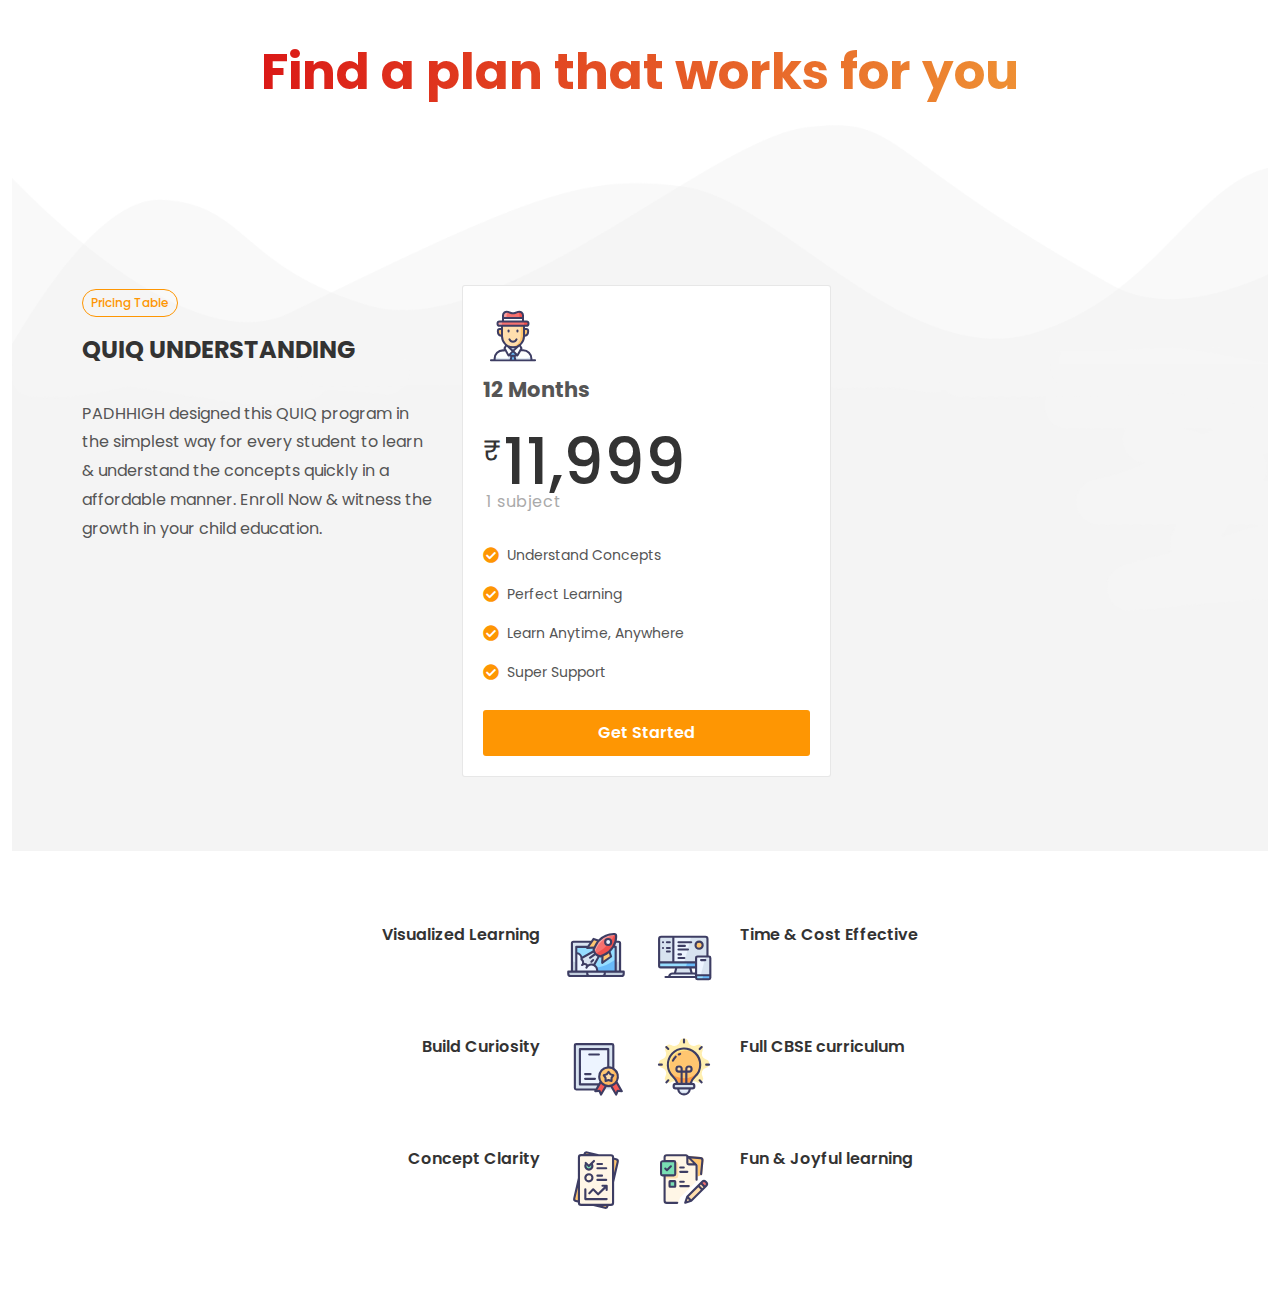
==== 1sub12m.html @ 8edd52a1 "Add files via upload" ====
<!DOCTYPE html>
<html dir="ltr" lang="en-US">

<!-- Mirrored from themes.semicolonweb.com/html/canvas/demo-seo.html by HTTrack Website Copier/3.x [XR&CO'2014], Sun, 30 May 2021 09:22:51 GMT -->
<!-- Added by HTTrack --><meta http-equiv="content-type" content="text/html;charset=utf-8" /><!-- /Added by HTTrack -->
<head>

	<meta http-equiv="content-type" content="text/html; charset=utf-8" />
	<meta name="author" content="SemiColonWeb" />

	<!-- Stylesheets
	============================================= -->
	<link href="https://fonts.googleapis.com/css?family=Poppins:300,400,500,600,700,900&amp;display=swap" rel="stylesheet" type="text/css" />
	<link rel="stylesheet" href="css/bootstrap.css" type="text/css" />
	<link rel="stylesheet" href="style.css" type="text/css" />

	<!-- <link rel="stylesheet" href="css/dark.css" type="text/css" /> -->
	<link rel="stylesheet" href="css/font-icons.css" type="text/css" />
	<!-- <link rel="stylesheet" href="css/animate.css" type="text/css" /> -->
	<!-- <link rel="stylesheet" href="css/magnific-popup.css" type="text/css" /> -->

	<!-- Bootstrap Switch CSS -->
	<!-- <link rel="stylesheet" href="css/components/bs-switches.css" type="text/css" /> -->

	<!-- <link rel="stylesheet" href="css/custom.css" type="text/css" /> -->
	<meta name='viewport' content='initial-scale=1, viewport-fit=cover'>

	<!-- Seo Demo Specific Stylesheet -->
	<link rel="stylesheet" href="css/colors69bb.css?color=FE9603" type="text/css" /> <!-- Theme Color -->
	<link rel="stylesheet" href="demos/seo/css/fonts.css" type="text/css" />
	<link rel="stylesheet" href="demos/seo/seo.css" type="text/css" />
	<!-- / -->

	<!-- Document Title
	============================================= -->
	<title>SEO Demo | Canvas</title>

</head>

<body class="stretched">

	<!-- Document Wrapper
	============================================= -->
	<div id="wrapper" class="clearfix">

		<!-- Content
		============================================= -->
		<section id="content">

			<div class="content-wrap pt-0">

				<!-- Features
				============================================= -->
				<div class="section bg-transparent mt-4 mb-0 pb-0">
					<div class="container-fluid">

						<div class="heading-block border-bottom-0 center mx-auto mb-0" style="max-width: 800px">
							<!-- <div class="badge rounded-pill badge-default">Services</div> -->
							<h2 class="nott ls0 mb-3">Find a plan that works for you</h2>
							<!-- <p>Dynamically provide access to resource-leveling mindshare vis-a-vis bricks-and-clicks ideas authoritatively.</p> -->
						</div>




                        <div class="section m-0" style="background: url('demos/seo/images/sections/4.png') no-repeat center top; background-size: cover; padding: 140px 0 0;">
                            <div class="container">
                                <div class="row justify-content-between">
                                    <div class="col-lg-4 mt-4">
                                        <div class="heading-block border-bottom-0 bottommargin-sm">
                                            <div class="badge rounded-pill badge-default">Pricing Table</div>
                                            <h3 class="nott ls0">QUIQ UNDERSTANDING</h3>
                                        </div>
                                        <p>PADHHIGH designed this QUIQ program in the simplest way for every student to learn & understand the concepts quickly in a affordable manner. Enroll Now & witness the growth in your child education.</p>
        
                                    </div>
        
                                    <div class="col-lg-8">
                                        <div id="section-pricing" class="page-section p-0 m-0">
        
                                            <div id="pricing-switch" class="pricing row align-items-end g-0 col-mb-50 mb-4">
        
        
                                                <div class="col-md-6">
        
                                                    <div class="pricing-box">
                                                        <div class="pricing-title">
                                                            <img class="mb-2 bg-transparent rounded-0" src="demos/seo/images/icons/man.svg" alt="Pricing Icon" width="60">
                                                            <h3>12 Months</h3>
                                                        </div>
                                                        <div class="pricing-price">
                                                            <div class="pts-switch-content-left"><span class="price-unit">₹</span>11,999<span class="price-tenure">1 Subject</span></div>
                                                        </div>
                                                        <div class="pricing-features border-0 bg-transparent">
                                                            <ul>
                                                                <li><i class="icon-check-circle color me-2"></i>Understand Concepts</li>
                                                                <li><i class="icon-check-circle color me-2"></i>Perfect Learning</li>
                                                                <li><i class="icon-check-circle color me-2"></i>Learn Anytime, Anywhere</li>
                                                                <li><i class="icon-check-circle color me-2"></i>Super Support</li>
                                                            </ul>
                                                        </div>
                                                        <div class="pricing-action">
                                                            <div class="pts-switch-content-left"><a href="#" class="button button-large button-rounded w-100 text-capitalize m-0 ls0">Get Started</a></div>
                                                        </div>
                                                    </div>
        
                                                </div>
        
                                            </div>
        
                                        </div>
                                    </div>
        
                                </div>
                            </div>
                        </div>
                        <br>
                        <br>
                        <br>


						<div class="row justify-content-center align-items-center">

							<div class="col-lg-4 col-sm-6">

								<div class="feature-box flex-md-row-reverse text-md-end border-0">
									<div class="fbox-icon">
										<a href="#"><img src="demos/seo/images/icons/seo.svg" alt="Feature Icon" class="bg-transparent rounded-0"></a>
									</div>
									<div class="fbox-content">
										<h3 class="nott ls0">Visualized Learning</h3>
									</div>
								</div>

								<div class="feature-box flex-md-row-reverse text-md-end border-0 mt-5">
									<div class="fbox-icon">
										<a href="#"><img src="demos/seo/images/icons/adword.svg" alt="Feature Icon" class="bg-transparent rounded-0"></a>
									</div>
									<div class="fbox-content">
										<h3 class="nott ls0">Build Curiosity</h3>
									</div>
								</div>

								<div class="feature-box flex-md-row-reverse text-md-end border-0 mt-5">
									<div class="fbox-icon">
										<a href="#"><img src="demos/seo/images/icons/analysis.svg" alt="Feature Icon" class="bg-transparent rounded-0"></a>
									</div>
									<div class="fbox-content">
										<h3 class="nott ls0">Concept Clarity</h3>
									</div>
								</div>

							</div>



							<div class="col-lg-4 col-sm-6">

								<div class="feature-box border-0">
									<div class="fbox-icon">
										<a href="#"><img src="demos/seo/images/icons/social.svg" alt="Feature Icon" class="bg-transparent rounded-0"></a>
									</div>
									<div class="fbox-content">
										<h3 class="nott ls0">Time & Cost Effective</h3>
									</div>
								</div>

								<div class="feature-box border-0 mt-5">
									<div class="fbox-icon">
										<a href="#"><img src="demos/seo/images/icons/experience.svg" alt="Feature Icon" class="bg-transparent rounded-0"></a>
									</div>
									<div class="fbox-content">
										<h3 class="nott ls0">Full CBSE curriculum</h3>
									</div>
								</div>

								<div class="feature-box border-0 mt-5">
									<div class="fbox-icon">
										<a href="#"><img src="demos/seo/images/icons/content_marketing.svg" alt="Feature Icon" class="bg-transparent rounded-0"></a>
									</div>
									<div class="fbox-content">
										<h3 class="nott ls0">Fun & Joyful learning</h3>
									</div>
								</div>

							</div>

						</div>
					</div>
				</div>

				<!-- Pricing
				============================================= -->
			
				<!-- Form Section
				============================================= -->
				
		</section><!-- #content end -->


	</div><!-- #wrapper end -->

	<!-- Go To Top
	============================================= -->
	<div id="gotoTop" class="icon-angle-up"></div>

	<!-- JavaScripts
	============================================= -->
	<script src="js/jquery.js"></script>
	<script src="js/plugins.min.js"></script>

	<!-- Footer Scripts
	============================================= -->
	<script src="js/functions.js"></script>

</body>

<!-- Mirrored from themes.semicolonweb.com/html/canvas/demo-seo.html by HTTrack Website Copier/3.x [XR&CO'2014], Sun, 30 May 2021 09:24:16 GMT -->
</html>
---- style.css ----
@media (prefers-reduced-motion:no-preference) {
	:root {
		scroll-behavior: auto
	}
}

.form-group {
	margin-bottom: 1rem
}

li,
ul {
	margin: 0;
	padding: 0
}

::selection {
	background: #1abc9c;
	color: #fff;
	text-shadow: none
}

::-moz-selection {
	background: #1abc9c;
	color: #fff;
	text-shadow: none
}

::-webkit-selection {
	background: #1abc9c;
	color: #fff;
	text-shadow: none
}

:active,
:focus {
	outline: 0!important
}

body {
	line-height: 1.5;
	color: #555;
	font-family: Lato, sans-serif
}

a {
	text-decoration: none!important;
	color: #1abc9c
}

a:hover {
	color: #222
}

a img {
	border: none
}

img {
	max-width: 100%
}

h1,
h2,
h3,
h4,
h5,
h6 {
	color: #444;
	font-weight: 600;
	line-height: 1.5;
	margin: 0 0 30px 0;
	font-family: Poppins, sans-serif
}

h5,
h6 {
	margin-bottom: 20px
}

h1 {
	font-size: 36px
}

h2 {
	font-size: 30px
}

h3 {
	font-size: 1.5rem
}

h4 {
	font-size: 18px
}

h5 {
	font-size: .875rem
}

h6 {
	font-size: 12px
}

h4 {
	font-weight: 600
}

h5,
h6 {
	font-weight: 700
}

@media (max-width:767.98px) {
	h1 {
		font-size: 1.75rem
	}
	h2 {
		font-size: 1.5rem
	}
	h3 {
		font-size: 1.25rem
	}
	h4 {
		font-size: 1rem
	}
}

h1>span:not(.nocolor):not(.badge),
h2>span:not(.nocolor):not(.badge),
h3>span:not(.nocolor):not(.badge),
h4>span:not(.nocolor):not(.badge),
h5>span:not(.nocolor):not(.badge),
h6>span:not(.nocolor):not(.badge) {
	color: #1abc9c
}

form,
p,
table,
ul {
	margin-bottom: 30px
}

@media (max-width:1200px) {
	.display-1 {
		font-size: calc(1.725rem + 5.7vw)
	}
	.display-2 {
		font-size: calc(1.675rem + 5.1vw)
	}
	.display-3 {
		font-size: calc(1.575rem + 3.9vw)
	}
	.display-4 {
		font-size: calc(1.475rem + 2.7vw)
	}
}

#wrapper {
	position: relative;
	float: none;
	width: 100%;
	margin: 0 auto;
	background-color: #fff;
	box-shadow: 0 0 10px rgba(0, 0, 0, .1);
	-moz-box-shadow: 0 0 10px rgba(0, 0, 0, .1);
	-webkit-box-shadow: 0 0 10px rgba(0, 0, 0, .1)
}

@media (min-width:1200px) {
	body:not(.stretched) #wrapper {
		max-width: 1200px
	}
}

@media (min-width:1440px) {
	body:not(.stretched) #wrapper {
		max-width: 1440px
	}
}

.nott {
	text-transform: none!important
}

.bottommargin {
	margin-bottom: 3rem!important
}

.bottommargin-sm {
	margin-bottom: 2rem!important
}

.bottommargin-lg {
	margin-bottom: 5rem!important
}

.col-padding {
	padding: 4rem
}

.center {
	text-align: center!important
}

.mx-auto {
	float: none!important
}

.bg-color {
	background-color: #1abc9c!important
}

.color {
	color: #1abc9c!important
}

.border-color {
	border-color: #1abc9c!important
}

.ls0 {
	letter-spacing: 0!important
}

.ls1 {
	letter-spacing: 1px!important
}

.ls2 {
	letter-spacing: 2px!important
}

.ls3 {
	letter-spacing: 3px!important
}

.ls4 {
	letter-spacing: 4px!important
}

.ls5 {
	letter-spacing: 5px!important
}

.font-body {
	font-family: Lato, sans-serif
}

@-webkit-keyframes BgAnimated {
	from {
		background-position: 0 0
	}
	to {
		background-position: 0 400px
	}
}

@-moz-keyframes BgAnimated {
	from {
		background-position: 0 0
	}
	to {
		background-position: 0 400px
	}
}

@-ms-keyframes BgAnimated {
	from {
		background-position: 0 0
	}
	to {
		background-position: 0 400px
	}
}

@-o-keyframes BgAnimated {
	from {
		background-position: 0 0
	}
	to {
		background-position: 0 400px
	}
}

@keyframes BgAnimated {
	from {
		background-position: 0 0
	}
	to {
		background-position: 0 400px
	}
}

.h-text-color:hover,
a.h-text-color:hover {
	color: #1abc9c!important
}

.h-text-light:hover,
a.h-text-light:hover {
	color: #f8f9fa!important
}

.h-text-dark:hover,
a.h-text-dark:hover {
	color: #343a40!important
}

.h-bg-color:hover {
	background-color: #1abc9c!important
}

.h-bg-light:hover {
	background-color: #f8f9fa!important
}

.h-bg-dark:hover {
	background-color: #343a40!important
}

.border-width-0,
.h-border-width-0:hover {
	border-width: 0!important
}

.border-width-1,
.h-border-width-1:hover {
	border-width: 1px!important
}

.border-width-2,
.h-border-width-2:hover {
	border-width: 2px!important
}

.border-width-3,
.h-border-width-3:hover {
	border-width: 3px!important
}

.border-width-4,
.h-border-width-4:hover {
	border-width: 4px!important
}

.border-width-5,
.h-border-width-5:hover {
	border-width: 5px!important
}

.border-width-6,
.h-border-width-6:hover {
	border-width: 6px!important
}

.h-border-light:hover {
	border-color: #f8f9fa!important
}

.h-border-dark:hover {
	border-color: #343a40!important
}

.border-transparent,
.h-border-transparent:hover {
	border-color: transparent!important
}

.border-default,
.h-border-default:hover {
	border-color: #eee!important
}

.dark .border-default,
.dark.border-default,
.dark.h-border-default:hover .dark .h-border-default:hover {
	border-color: rgba(255, 255, 255, .15)!important
}

.rounded-4 {
	border-radius: .4rem!important
}

.rounded-5 {
	border-radius: .5rem!important
}

.rounded-6 {
	border-radius: .6rem!important
}

.h-scale-sm:hover,
.scale-sm {
	transform: scale(1.025)!important
}

.h-scale:hover,
.scale {
	transform: scale(1.05)!important
}

.h-scale-lg:hover,
.scale-lg {
	transform: scale(1.1)!important
}

.m-6 {
	margin: 5rem!important
}

.mt-6,
.my-6 {
	margin-top: 5rem!important
}

.me-6,
.mx-6 {
	margin-right: 5rem!important
}

.mb-6,
.my-6 {
	margin-bottom: 5rem!important
}

.mx-6 {
	margin-left: 5rem!important
}

.p-6 {
	padding: 5rem!important
}

.pt-6 {
	padding-top: 5rem!important
}

.px-6 {
	padding-right: 5rem!important
}

.pb-6 {
	padding-bottom: 5rem!important
}

.px-6 {
	padding-left: 5rem!important
}

@media (min-width:576px) {
	.m-sm-6 {
		margin: 5rem!important
	}
	.mt-sm-6,
	.my-sm-6 {
		margin-top: 5rem!important
	}
	.me-sm-6,
	.mx-sm-6 {
		margin-right: 5rem!important
	}
	.mb-sm-6,
	.my-sm-6 {
		margin-bottom: 5rem!important
	}
	.mx-sm-6 {
		margin-left: 5rem!important
	}
	.p-sm-6 {
		padding: 5rem!important
	}
	.pt-sm-6 {
		padding-top: 5rem!important
	}
	.px-sm-6 {
		padding-right: 5rem!important
	}
	.pb-sm-6 {
		padding-bottom: 5rem!important
	}
	.px-sm-6 {
		padding-left: 5rem!important
	}
}

@media (min-width:768px) {
	.m-md-6 {
		margin: 5rem!important
	}
	.mt-md-6,
	.my-md-6 {
		margin-top: 5rem!important
	}
	.me-md-6,
	.mx-md-6 {
		margin-right: 5rem!important
	}
	.mb-md-6,
	.my-md-6 {
		margin-bottom: 5rem!important
	}
	.mx-md-6 {
		margin-left: 5rem!important
	}
	.p-md-6 {
		padding: 5rem!important
	}
	.pt-md-6 {
		padding-top: 5rem!important
	}
	.px-md-6 {
		padding-right: 5rem!important
	}
	.pb-md-6 {
		padding-bottom: 5rem!important
	}
	.px-md-6 {
		padding-left: 5rem!important
	}
}

@media (min-width:992px) {
	.m-lg-6 {
		margin: 5rem!important
	}
	.mt-lg-6,
	.my-lg-6 {
		margin-top: 5rem!important
	}
	.me-lg-6,
	.mx-lg-6 {
		margin-right: 5rem!important
	}
	.mb-lg-6,
	.my-lg-6 {
		margin-bottom: 5rem!important
	}
	.mx-lg-6 {
		margin-left: 5rem!important
	}
	.p-lg-6 {
		padding: 5rem!important
	}
	.pt-lg-6 {
		padding-top: 5rem!important
	}
	.px-lg-6 {
		padding-right: 5rem!important
	}
	.pb-lg-6 {
		padding-bottom: 5rem!important
	}
	.px-lg-6 {
		padding-left: 5rem!important
	}
}

[class*=col-]:not([class*=sticky-]):not([class*=position-]) {
	position: relative
}

.col-1-5 {
	flex: 0 0 auto;
	width: 20%
}

@media (min-width:576px) {
	.col-sm-1-5 {
		flex: 0 0 auto;
		width: 20%
	}
}

@media (min-width:768px) {
	.col-md-1-5 {
		flex: 0 0 auto;
		width: 20%
	}
}

@media (min-width:992px) {
	.col-lg-1-5 {
		flex: 0 0 auto;
		width: 20%
	}
}

[class*=gutter-] {
	--custom-gutter: var(--bs-gutter-x);
	margin-right: calc(var(--custom-gutter)/ -2);
	margin-left: calc(var(--custom-gutter)/ -2);
	margin-top: calc(var(--custom-gutter) * -1)
}

[class*=gutter-]>.col,
[class*=gutter-]>[class*=col-] {
	padding-right: calc(var(--custom-gutter)/ 2);
	padding-left: calc(var(--custom-gutter)/ 2);
	margin-top: var(--custom-gutter)
}

[class*=col-mb-] {
	margin-bottom: calc(var(--col-mb)/ -1)
}

[class*=col-mb-]>.col,
[class*=col-mb-]>[class*=col-] {
	padding-bottom: var(--col-mb)
}

.col-mb-30 {
	--col-mb: 30px
}

.col-mb-50 {
	--col-mb: 50px
}

.col-mb-80 {
	--col-mb: 80px
}

@media (min-width:576px) {
	.col-mb-sm-30 {
		--col-mb: 30px
	}
	.col-mb-sm-50 {
		--col-mb: 50px
	}
	.col-mb-sm-80 {
		--col-mb: 80px
	}
}

@media (min-width:768px) {
	.col-mb-md-30 {
		--col-mb: 30px
	}
	.col-mb-md-50 {
		--col-mb: 50px
	}
	.col-mb-md-80 {
		--col-mb: 80px
	}
}

@media (min-width:992px) {
	.col-mb-lg-30 {
		--col-mb: 30px
	}
	.col-mb-lg-50 {
		--col-mb: 50px
	}
	.col-mb-lg-80 {
		--col-mb: 80px
	}
}

.h-60 {
	height: 60%!important
}

.h-40 {
	height: 40%!important
}

@media (min-width:576px) {
	.h-sm-100 {
		height: 100%!important
	}
	.h-sm-75 {
		height: 75%!important
	}
	.h-sm-60 {
		height: 60%!important
	}
	.h-sm-50 {
		height: 50%!important
	}
	.h-sm-40 {
		height: 40%!important
	}
	.h-sm-25 {
		height: 25%!important
	}
	.h-sm-auto {
		height: auto!important
	}
}

@media (min-width:768px) {
	.h-md-100 {
		height: 100%!important
	}
	.h-md-75 {
		height: 75%!important
	}
	.h-md-60 {
		height: 60%!important
	}
	.h-md-50 {
		height: 50%!important
	}
	.h-md-40 {
		height: 40%!important
	}
	.h-md-25 {
		height: 25%!important
	}
	.h-md-auto {
		height: auto!important
	}
}

@media (min-width:992px) {
	.h-lg-100 {
		height: 100%!important
	}
	.h-lg-75 {
		height: 75%!important
	}
	.h-lg-60 {
		height: 60%!important
	}
	.h-lg-50 {
		height: 50%!important
	}
	.h-lg-40 {
		height: 40%!important
	}
	.h-lg-25 {
		height: 25%!important
	}
	.h-lg-auto {
		height: auto!important
	}
}

@media (min-width:576px) {
	.position-sm-relative {
		position: relative!important
	}
}

@media (min-width:768px) {
	.position-md-relative {
		position: relative!important
	}
}

@media (min-width:992px) {
	.position-lg-relative {
		position: relative!important
	}
}

.text-size-sm {
	font-size: 1rem!important
}

.text-size-md {
	font-size: 1.5rem!important
}

.text-size-lg {
	font-size: 2rem!important
}

.section {
	position: relative;
	width: 100%;
	margin: 10px 0;
	padding: 10px 0;
	background-color: #f9f9f9;
	overflow: hidden
}

.parallax {
	background-color: transparent;
	background-attachment: fixed;
	background-position: 50% 0;
	background-repeat: no-repeat;
	overflow: hidden;
	will-change: transform
}

.section .container {
	z-index: 2
}

.flex-container a:active,
.flex-container a:focus {
	outline: 0;
	border: none
}

.flex-viewport {
	max-height: 2000px;
	-webkit-transition: all 1s ease;
	-o-transition: all 1s ease;
	transition: all 1s ease
}

#top-social {
	display: -ms-flexbox;
	display: flex;
	justify-content: center;
	margin: 0
}

#top-social li {
	position: relative;
	list-style: none
}

#top-social li {
	border-left: 1px solid #eee
}

#top-social li:first-child {
	border-left: 0!important
}

#top-social a {
	display: -ms-flexbox;
	display: flex;
	width: auto;
	overflow: hidden;
	font-weight: 700;
	color: #666
}

#top-social li a:hover {
	color: #fff!important;
	text-shadow: 1px 1px 1px rgba(0, 0, 0, .2)
}

#page-title {
	position: relative;
	padding: 4rem 0;
	background-color: #f5f5f5;
	border-bottom: 1px solid #eee
}

#page-title .container {
	position: relative
}

#page-title h1 {
	padding: 0;
	margin: 0;
	line-height: 1;
	font-weight: 600;
	letter-spacing: 1px;
	color: #333;
	font-size: 2rem;
	text-transform: uppercase
}

#page-title span {
	display: block;
	margin-top: 10px;
	font-weight: 300;
	color: #777;
	font-size: 18px
}

#page-title.page-title-dark {
	background-color: #333;
	text-shadow: 1px 1px 1px rgba(0, 0, 0, .1)!important;
	border-bottom: none
}

#page-title.page-title-dark h1 {
	color: rgba(255, 255, 255, .9)!important
}

#page-title.page-title-dark span {
	color: rgba(255, 255, 255, .7)!important
}

.page-title-right {
	text-align: right
}

.page-title-center {
	text-align: center
}

#page-title.page-title-center span {
	max-width: 700px;
	margin-left: auto;
	margin-right: auto
}

.page-title-parallax {
	padding: 100px 0;
	text-shadow: none;
	border-bottom: none
}

#page-title.page-title-parallax h1 {
	font-size: 40px;
	font-weight: 600;
	letter-spacing: 2px
}

#page-title.page-title-parallax span {
	font-size: 1.25rem
}

.page-title-parallax {
	background-color: transparent;
	background-image: url(images/parallax/parallax-bg.jpg);
	background-attachment: fixed;
	background-position: 50% 0;
	background-repeat: no-repeat
}

@media (max-width:767.98px) {
	#page-title {
		padding: 2rem 0;
		text-align: center
	}
	#page-title h1 {
		line-height: 1.5;
		font-size: calc(1rem + 2vw)
	}
	.page-title-parallax span {
		font-size: 1rem
	}
}

#content {
	position: relative;
	background-color: #fff
}

#content p {
	line-height: 1.8
}

.content-wrap {
	position: relative;
	padding: 80px 0;
	overflow: hidden
}

#content .container {
	position: relative
}

.button {
	display: inline-block;
	position: relative;
	cursor: pointer;
	outline: 0;
	white-space: nowrap;
	margin: 5px;
	padding: 8px 22px;
	font-size: .875rem;
	line-height: 24px;
	background-color: #1abc9c;
	color: #fff;
	font-weight: 700;
	text-transform: uppercase;
	letter-spacing: 1px;
	border: none;
	text-shadow: 1px 1px 1px rgba(0, 0, 0, .2)
}

body:not(.device-touch) .button {
	-webkit-transition: all .2s ease-in-out;
	-o-transition: all .2s ease-in-out;
	transition: all .2s ease-in-out
}

.button.button-dark {
	background-color: #444
}

.button.button-light {
	background-color: #eee;
	color: #333;
	text-shadow: none!important
}

.button:hover {
	background-color: #444;
	color: #fff;
	text-shadow: 1px 1px 1px rgba(0, 0, 0, .2)
}

.button.button-dark:hover {
	background-color: #1abc9c
}

.button.button-large {
	padding: 8px 26px;
	font-size: 1rem;
	line-height: 30px
}

.button i {
	position: relative;
	margin-right: 5px;
	width: 16px;
	text-align: center
}

.button.text-end i {
	margin: 0 0 0 5px
}

.button.button-rounded {
	border-radius: 3px
}

.button.button-border {
	border: 2px solid #444;
	background-color: transparent;
	color: #333;
	font-weight: 700;
	text-shadow: none
}

.button.button-border:not(.button-fill):hover {
	background-color: #444;
	color: #fff;
	border-color: transparent!important;
	text-shadow: 1px 1px 1px rgba(0, 0, 0, .2)
}

.button.button-border.button-light {
	border-color: #fff;
	color: #fff
}

.button.button-border.button-light:hover {
	background-color: #fff;
	color: #333;
	text-shadow: none
}

.button.button-3d {
	border-radius: 3px;
	box-shadow: inset 0 -3px 0 rgba(0, 0, 0, .15);
	-webkit-transition: none;
	-o-transition: none;
	transition: none
}

.button.button-3d:hover {
	background-color: #1abc9c;
	opacity: .9
}

.button.button-3d.button-light:hover {
	text-shadow: none;
	color: #333
}

.button.button-circle {
	border-radius: 20px
}

.button.button-large.button-circle {
	border-radius: 23px
}

.button-black:not(.button-border) {
	background-color: #111!important
}

.button-3d.button-black:hover,
.button-border.button-black:hover {
	background-color: #111!important
}

.button-border.button-black {
	color: #111;
	border-color: #111
}

.button-white:not(.button-border) {
	background-color: #f9f9f9!important
}

.button-3d.button-white:hover {
	background-color: #f9f9f9!important
}

.feature-box {
	position: relative;
	display: -ms-flexbox;
	display: flex;
	-ms-flex-wrap: wrap;
	flex-wrap: wrap;
	margin-left: -.75rem;
	margin-right: -.75rem
}

.feature-box:first-child {
	margin-top: 0
}

.fbox-icon {
	width: 5.5rem;
	height: 4rem;
	padding: 0 .75rem
}

.fbox-icon a,
.fbox-icon i,
.fbox-icon img {
	display: block;
	position: relative;
	width: 100%;
	height: 100%;
	color: #fff
}

.fbox-icon i,
.fbox-icon img {
	border-radius: 50%;
	background-color: #1abc9c
}

.fbox-icon i {
	font-style: normal;
	font-size: 1.75rem;
	line-height: 4rem;
	text-align: center
}

.fbox-content {
	-ms-flex-preferred-size: 0;
	flex-basis: 0;
	-ms-flex-positive: 1;
	flex-grow: 1;
	min-width: 0;
	max-width: 100%;
	padding: 0 .75rem
}

.fbox-content h3 {
	font-size: 1rem;
	font-weight: 600;
	font-family: Poppins, sans-serif;
	text-transform: uppercase;
	margin-bottom: 0;
	color: #333
}

.fbox-content p {
	margin-top: .5rem;
	margin-bottom: 0;
	color: #999
}

.fbox-content-sm h3,
.fbox-content-sm p {
	font-size: .875rem
}

.fbox-content-lg h3 {
	font-size: 1.25rem
}

.fbox-content-lg p {
	font-size: 1.125rem;
	margin-top: .75rem
}

.fbox-sm {
	margin-left: -.5rem;
	margin-right: -.5rem
}

.fbox-sm .fbox-icon {
	width: 3rem;
	height: 2rem;
	padding: 0 .5rem
}

.fbox-sm .fbox-icon i {
	font-size: 1rem;
	line-height: 2rem
}

.fbox-sm .fbox-content {
	padding: 0 .5rem
}

.fbox-lg .fbox-icon {
	width: 7.5rem;
	height: 6rem
}

.fbox-lg .fbox-icon i {
	font-size: 2.5rem;
	line-height: 6rem
}

.fbox-rounded .fbox-icon {
	border-radius: 3px!important
}

.fbox-rounded .fbox-icon i,
.fbox-rounded .fbox-icon img {
	border-radius: 3px!important
}

.fbox-rounded.fbox-lg .fbox-icon {
	border-radius: 4px!important
}

.fbox-rounded.fbox-lg .fbox-icon i,
.fbox-rounded.fbox-lg .fbox-icon img {
	border-radius: 4px!important
}

.fbox-light .fbox-icon i,
.fbox-light .fbox-icon img {
	border: 1px solid #e5e5e5;
	background-color: #f5f5f5;
	color: #444
}

.fbox-dark .fbox-icon i,
.fbox-dark .fbox-icon img {
	background-color: #333
}

.fbox-border .fbox-icon a {
	border: 1px solid #1abc9c;
	border-radius: 50%
}

.fbox-border .fbox-icon i,
.fbox-border .fbox-icon img {
	border: none;
	background-color: transparent!important;
	color: #1abc9c
}

.fbox-border.fbox-light .fbox-icon a {
	border-color: #e5e5e5
}

.fbox-border.fbox-light .fbox-icon i,
.fbox-border.fbox-light .fbox-icon img {
	color: #888
}

.fbox-border.fbox-dark .fbox-icon a {
	border-color: #333
}

.fbox-border.fbox-dark .fbox-icon i,
.fbox-border.fbox-dark .fbox-icon img {
	color: #444
}

.fbox-center {
	-ms-flex-direction: column;
	flex-direction: column;
	-ms-flex-align: center;
	align-items: center;
	text-align: center
}

.fbox-center .fbox-icon {
	margin-bottom: 1.5rem
}

.fbox-center .fbox-content {
	-ms-flex-preferred-size: auto
}

.fbox-content+.fbox-icon {
	margin-top: 1.5rem;
	margin-bottom: 0!important
}

.fbox-bg.fbox-center {
	margin-top: 2rem;
	margin-left: 0;
	margin-right: 0;
	padding: 0 2rem 2rem;
	border: 1px solid #e5e5e5;
	border-radius: 5px
}

.fbox-bg.fbox-center .fbox-icon {
	margin-top: -2rem
}

.fbox-bg.fbox-center .fbox-icon {
	background-color: #fff
}

.fbox-bg.fbox-center.fbox-lg {
	margin-top: 3rem
}

.fbox-bg.fbox-center.fbox-lg .fbox-icon {
	margin-top: -3rem
}

.media-box {
	padding: 0;
	margin-left: 0;
	margin-right: 0;
	-ms-flex-direction: column;
	flex-direction: column
}

.media-box .fbox-media {
	margin: 0 0 1.5rem
}

.media-box .fbox-media,
.media-box .fbox-media a,
.media-box .fbox-media img {
	position: relative;
	display: block;
	width: 100%;
	height: auto
}

.media-box p {
	margin-top: 1rem
}

.media-box .fbox-content {
	-ms-flex-preferred-size: auto
}

.media-box.fbox-bg .fbox-media {
	margin: 0
}

.media-box.fbox-bg .fbox-content {
	padding: 1.5rem;
	background-color: #fff;
	border: 1px solid #e5e5e5;
	border-top: 0;
	border-radius: 0 0 5px 5px
}

.media-box.fbox-bg .fbox-media img {
	border-radius: 5px 5px 0 0
}

.i-rounded,
.social-icon {
	display: block;
	float: left;
	margin: 4px 11px 7px 0;
	text-align: center!important;
	font-size: 28px;
	color: #fff;
	text-shadow: 1px 1px 1px rgba(0, 0, 0, .3);
	cursor: pointer;
	font-style: normal
}

body:not(.device-touch) .i-rounded,
body:not(.device-touch) .social-icon {
	-webkit-transition: all .3s ease;
	-o-transition: all .3s ease;
	transition: all .3s ease
}

.i-rounded {
	width: 52px!important;
	height: 52px!important;
	line-height: 52px!important;
	background-color: #444;
	border-radius: 3px
}

.i-light {
	background-color: #f5f5f5;
	color: #444;
	text-shadow: 1px 1px 1px #fff;
	box-shadow: inset 0 0 15px rgba(0, 0, 0, .2)
}

.i-alt {
	background-image: url(images/icons/iconalt.svg);
	background-position: center center;
	background-size: 100% 100%
}

.i-rounded:hover {
	background-color: #1abc9c;
	color: #fff;
	text-shadow: 1px 1px 1px rgba(0, 0, 0, .3);
	box-shadow: 0 0 0 rgba(0, 0, 0, .2)
}

.i-large.i-rounded {
	margin: 4px 11px 7px 0;
	font-size: 42px
}

.i-large.i-rounded {
	width: 64px!important;
	height: 64px!important;
	line-height: 64px!important
}

.social-icon {
	margin: 0 5px 5px 0;
	width: 40px;
	height: 40px;
	font-size: 1.25rem;
	line-height: 38px!important;
	color: #555;
	text-shadow: none;
	border: 1px solid #aaa;
	border-radius: 3px;
	overflow: hidden
}

.d-flex>.social-icon,
.d-lg-flex>.social-icon,
.d-md-flex>.social-icon,
.d-sm-flex>.social-icon {
	float: none;
	margin-bottom: 0
}

.social-icon i {
	display: block;
	position: relative
}

body:not(.device-touch) .social-icon i {
	-webkit-transition: all .3s ease;
	-o-transition: all .3s ease;
	transition: all .3s ease
}

.social-icon i:last-child {
	color: #fff!important
}

.social-icon:hover i:first-child {
	margin-top: -38px
}

.social-icon:hover {
	color: #555;
	border-color: transparent
}

.toggle {
	display: block;
	position: relative;
	margin: 0 0 20px 0
}

.toggle-icon {
	-ms-flex: 0 0 auto;
	flex: 0 0 auto;
	width: auto;
	max-width: 100%;
	padding: 0 5px;
	text-align: center
}

.toggle-icon i,
.toggle-icon span {
	width: 1rem
}

.toggle-title {
	-ms-flex-preferred-size: 0;
	flex-basis: 0;
	-ms-flex-positive: 1;
	flex-grow: 1;
	max-width: 100%;
	padding: 0 5px
}

.toggle-content {
	display: none;
	position: relative;
	padding: .75rem 0
}

.toggle-bg .toggle-content {
	padding: 1rem .75rem
}

.toggle-border {
	border: 1px solid #ccc;
	border-radius: 4px
}

.toggle-border .toggle-content {
	padding: 1rem;
	padding-top: 0
}

.pricing {
	position: relative
}

.pricing [class^=col-] {
	margin-top: 1.25rem
}

.pricing-box {
	position: relative;
	overflow: hidden;
	border: 1px solid rgba(0, 0, 0, .075);
	border-radius: 3px;
	background-color: #fff
}

.pricing-title {
	padding: 1rem 0;
	background-color: #f9f9f9;
	border-bottom: 1px solid rgba(0, 0, 0, .075);
	letter-spacing: 1px
}

.pricing-title h3 {
	margin: 0;
	font-size: 1.5rem;
	font-weight: 700;
	color: #555
}

.pricing-title span {
	display: block;
	color: #777;
	font-size: 1rem;
	margin: 3px 0
}

.pricing-title.title-sm h3 {
	font-size: 1.25rem
}

.pricing-title.title-sm span {
	font-size: .875rem
}

.pricing-price {
	position: relative;
	padding: 1.5rem 0;
	color: #333;
	font-size: 4rem;
	line-height: 1
}

.pricing-price .price-unit {
	display: inline-block;
	vertical-align: top;
	margin: 7px 3px 0 0;
	font-size: 28px;
	font-weight: 400
}

.pricing-price .price-tenure {
	vertical-align: baseline;
	font-size: 1rem;
	font-weight: 400;
	letter-spacing: 1px;
	color: #999;
	margin: 0 0 0 3px
}

.pricing-features {
	border-top: 1px solid rgba(0, 0, 0, .075);
	border-bottom: 1px solid rgba(0, 0, 0, .075);
	background-color: #f9f9f9;
	padding: 2rem 0
}

.pricing-features ul {
	margin: 0;
	list-style: none
}

.pricing-features li {
	padding: .375rem 0
}

.pricing-action {
	padding: 1.25rem 0
}

@-webkit-keyframes fadeOut {
	0% {
		opacity: 1
	}
	100% {
		opacity: 0
	}
}

@keyframes fadeOut {
	0% {
		opacity: 1
	}
	100% {
		opacity: 0
	}
}

label {
	display: inline-block;
	font-size: 13px;
	font-weight: 700;
	font-family: Poppins, sans-serif;
	text-transform: uppercase;
	letter-spacing: 1px;
	color: #555;
	margin-bottom: 10px;
	cursor: pointer
}

label.label-muted {
	color: #999;
	font-weight: 400;
	margin-right: 5px
}

input[type=checkbox]:not(:checked)+label.error {
	display: block!important
}

.title-block {
	padding: 2px 0 3px 20px;
	border-left: 7px solid #1abc9c;
	margin-bottom: 30px
}

.title-block-right {
	padding: 2px 20px 3px 0;
	border-left: 0;
	border-right: 7px solid #1abc9c;
	text-align: right
}

.title-block h1,
.title-block h2,
.title-block h3,
.title-block h4 {
	margin-bottom: 0
}

.title-block>span {
	display: block;
	margin-top: 4px;
	color: #555;
	font-weight: 300
}

.title-block h1+span,
.title-block h2+span {
	font-size: 1.25rem
}

.title-block h3+span {
	font-size: 1.125rem
}

.title-block h4+span {
	font-size: .9375px
}

.heading-block {
	margin-bottom: 50px
}

.heading-block h1,
.heading-block h2,
.heading-block h3,
.heading-block h4 {
	margin-bottom: 0;
	font-weight: 700;
	text-transform: uppercase;
	letter-spacing: 1px;
	color: #333
}

.heading-block h1 {
	font-size: 32px
}

.heading-block h2 {
	font-size: 50px;
	background: linear-gradient( 
90deg
, rgb(218, 22, 22) 0%, rgb(240, 153, 54) 35%, rgb(145, 99, 13) 100% );
    -webkit-background-clip: text;
    background-clip: text;
    -moz-background-clip: text;
    -webkit-text-fill-color: transparent;
    text-fill-color: transparent;
    -moz-text-fill-color: transparent;
    animation: flow 10s ease-in-out infinite;
    background-size: 300%;
}
}


.heading-block h3 {
	font-size: 1.75rem
}

.heading-block h4 {
	font-size: 1.25rem;
	font-weight: 700
}

.heading-block>span:not(.before-heading) {
	display: block;
	margin-top: 10px;
	font-weight: 300;
	color: #777
}

.center .heading-block>span,
.heading-block.center>span,
.heading-block.text-center>span,
.text-center .heading-block>span {
	max-width: 700px;
	margin-left: auto;
	margin-right: auto
}

.heading-block h1+span {
	font-size: 1.5rem
}

.heading-block h2+span {
	font-size: 1.25rem
}

.heading-block h3+span,
.heading-block h4+span {
	font-size: 1.25rem
}

.heading-block::after {
	content: '';
	display: block;
	margin-top: 30px;
	width: 40px;
	border-top: 2px solid #444
}

.center .heading-block::after,
.heading-block.center::after,
.heading-block.text-center::after,
.text-center .heading-block::after {
	margin: 30px auto 0
}

.heading-block.text-end,
.heading-block.title-right,
.text-end .heading-block {
	direction: rtl
}

.heading-block.border-0::after,
.heading-block.border-bottom-0::after {
	display: none
}

.heading-block.border-color::after {
	border-color: #1abc9c
}

.title-border::after,
.title-border::before {
	border-top-width: 1px;
	border-top-style: solid
}

.title-border-color::after,
.title-border-color::before {
	border-top: 1px solid #1abc9c!important
}

.title-center::before {
	display: block
}

.title-right::before {
	display: block
}

.title-right::after {
	display: none
}

.title-bottom-border::after,
.title-bottom-border::before {
	display: none
}

.title-bottom-border h1,
.title-bottom-border h2,
.title-bottom-border h3,
.title-bottom-border h4,
.title-bottom-border h5,
.title-bottom-border h6 {
	width: 100%;
	padding: 0 0 .75rem;
	border-bottom: 2px solid #1abc9c
}

@media (max-width:767.98px) {
	.title-block h1+span {
		font-size: 18px
	}
	.title-block h2+span {
		font-size: 17px
	}
	.title-block h3+span {
		font-size: 15px
	}
	.title-block h4+span {
		font-size: 13px
	}
	.heading-block h1 {
		font-size: 30px
	}
	.heading-block h2 {
		font-size: 26px
	}
	.heading-block h3 {
		font-size: 22px
	}
	.heading-block h4 {
		font-size: 19px
	}
	.heading-block h1+span {
		font-size: 20px
	}
	.heading-block h2+span {
		font-size: 18px
	}
	.heading-block h3+span,
	.heading-block h4+span {
		font-size: 17px
	}
}

#gotoTop {
	display: none;
	z-index: 599;
	position: fixed;
	width: 40px;
	height: 40px;
	background-color: #333;
	background-color: rgba(0, 0, 0, .3);
	font-size: 1.25rem;
	line-height: 36px;
	text-align: center;
	color: #fff;
	top: auto;
	left: auto;
	right: 30px;
	bottom: 50px;
	cursor: pointer;
	border-radius: 2px
}

body:not(.device-touch) #gotoTop {
	transition: background-color .2s linear;
	-webkit-transition: background-color .2s linear;
	-o-transition: background-color .2s linear
}

.stretched #gotoTop {
	bottom: 30px
}

#gotoTop:hover {
	background-color: #1abc9c
}

#footer {
	position: relative;
	background-color: #eee;
	border-top: 5px solid rgba(0, 0, 0, .2)
}

.switch-toggle {
	position: absolute;
	margin-left: -9999px;
	visibility: hidden
}

.switch-toggle+label {
	display: block;
	position: relative;
	cursor: pointer;
	outline: 0;
	-webkit-user-select: none;
	-moz-user-select: none;
	-ms-user-select: none;
	user-select: none
}

input.switch-toggle-round+label {
	padding: 2px;
	width: 60px;
	height: 30px;
	background-color: #ddd;
	-webkit-border-radius: 15px;
	-o-border-radius: 15px;
	border-radius: 15px
}

input.switch-toggle-round+label::after,
input.switch-toggle-round+label::before {
	display: block;
	position: absolute;
	top: 1px;
	left: 1px;
	bottom: 1px;
	content: ""
}

input.switch-toggle-round+label::before {
	right: 1px;
	background-color: #f1f1f1;
	-webkit-border-radius: 15px;
	-o-border-radius: 15px;
	border-radius: 15px;
	-webkit-transition: background .4s;
	-moz-transition: background .4s;
	-o-transition: background .4s;
	transition: background .4s
}

input.switch-toggle-round+label::after {
	width: 28px;
	background-color: #fff;
	-webkit-border-radius: 100%;
	-o-border-radius: 100%;
	border-radius: 100%;
	-webkit-box-shadow: 0 2px 5px rgba(0, 0, 0, .3);
	-moz-box-shadow: 0 2px 5px rgba(0, 0, 0, .3);
	box-shadow: 0 2px 5px rgba(0, 0, 0, .3);
	-webkit-transition: margin .4s;
	-moz-transition: margin .4s;
	-o-transition: margin .4s;
	transition: margin .4s
}

input.switch-toggle-round:checked+label::before {
	background-color: #1abc9c
}

input.switch-toggle-round:checked+label::after {
	margin-left: 30px
}

input.switch-rounded-large.switch-toggle-round+label {
	width: 90px;
	height: 45px;
	-webkit-border-radius: 45px;
	-o-border-radius: 45px;
	border-radius: 45px
}

input.switch-rounded-large.switch-toggle-round+label::before {
	-webkit-border-radius: 45px;
	-o-border-radius: 45px;
	border-radius: 45px
}

input.switch-rounded-large.switch-toggle-round+label::after {
	width: 43px
}

input.switch-rounded-large.switch-toggle-round:checked+label::after {
	margin-left: 45px
}

.page-link,
.page-link:focus,
.page-link:hover {
	color: #1abc9c
}

.img-circle {
	border-radius: 50%!important
}

.page-link:focus,
.page-link:hover {
	color: #fff!important;
	background-color: #1abc9c!important;
	border-color: #1abc9c!important
}

label.checkbox {
	padding-left: 20px
}

.stretched #wrapper {
	width: 100%;
	margin: 0;
	box-shadow: none
}

@-webkit-keyframes bouncedelay {
	0%,
	100%,
	80% {
		-webkit-transform: scale(0)
	}
	40% {
		-webkit-transform: scale(1)
	}
}

@keyframes bouncedelay {
	0%,
	100%,
	80% {
		transform: scale(0);
		-webkit-transform: scale(0)
	}
	40% {
		transform: scale(1);
		-webkit-transform: scale(1)
	}
}

@-webkit-keyframes rotateplane {
	0% {
		-webkit-transform: perspective(120px)
	}
	50% {
		-webkit-transform: perspective(120px) rotateY(180deg)
	}
	100% {
		-webkit-transform: perspective(120px) rotateY(180deg) rotateX(180deg)
	}
}

@keyframes rotateplane {
	0% {
		transform: perspective(120px) rotateX(0) rotateY(0);
		-webkit-transform: perspective(120px) rotateX(0) rotateY(0)
	}
	50% {
		transform: perspective(120px) rotateX(-180.1deg) rotateY(0);
		-webkit-transform: perspective(120px) rotateX(-180.1deg) rotateY(0)
	}
	100% {
		transform: perspective(120px) rotateX(-180deg) rotateY(-179.9deg);
		-webkit-transform: perspective(120px) rotateX(-180deg) rotateY(-179.9deg)
	}
}

@-webkit-keyframes cssspinnerbounce {
	0%,
	100% {
		-webkit-transform: scale(0)
	}
	50% {
		-webkit-transform: scale(1)
	}
}

@keyframes cssspinnerbounce {
	0%,
	100% {
		transform: scale(0);
		-webkit-transform: scale(0)
	}
	50% {
		transform: scale(1);
		-webkit-transform: scale(1)
	}
}

@-webkit-keyframes stretchdelay {
	0%,
	100%,
	40% {
		-webkit-transform: scaleY(.4)
	}
	20% {
		-webkit-transform: scaleY(1)
	}
}

@keyframes stretchdelay {
	0%,
	100%,
	40% {
		transform: scaleY(.4);
		-webkit-transform: scaleY(.4)
	}
	20% {
		transform: scaleY(1);
		-webkit-transform: scaleY(1)
	}
}

@-webkit-keyframes cubemove {
	25% {
		-webkit-transform: translateX(42px) rotate(-90deg) scale(.5)
	}
	50% {
		-webkit-transform: translateX(42px) translateY(42px) rotate(-180deg)
	}
	75% {
		-webkit-transform: translateX(0) translateY(42px) rotate(-270deg) scale(.5)
	}
	100% {
		-webkit-transform: rotate(-360deg)
	}
}

@keyframes cubemove {
	25% {
		transform: translateX(42px) rotate(-90deg) scale(.5);
		-webkit-transform: translateX(42px) rotate(-90deg) scale(.5)
	}
	50% {
		transform: translateX(42px) translateY(42px) rotate(-179deg);
		-webkit-transform: translateX(42px) translateY(42px) rotate(-179deg)
	}
	50.1% {
		transform: translateX(42px) translateY(42px) rotate(-180deg);
		-webkit-transform: translateX(42px) translateY(42px) rotate(-180deg)
	}
	75% {
		transform: translateX(0) translateY(42px) rotate(-270deg) scale(.5);
		-webkit-transform: translateX(0) translateY(42px) rotate(-270deg) scale(.5)
	}
	100% {
		transform: rotate(-360deg);
		-webkit-transform: rotate(-360deg)
	}
}

@-webkit-keyframes scaleout {
	0% {
		-webkit-transform: scale(0)
	}
	100% {
		-webkit-transform: scale(1);
		opacity: 0
	}
}

@keyframes scaleout {
	0% {
		transform: scale(0);
		-webkit-transform: scale(0)
	}
	100% {
		transform: scale(1);
		-webkit-transform: scale(1);
		opacity: 0
	}
}

@-webkit-keyframes ball-grid-pulse {
	0% {
		-webkit-transform: scale(1);
		transform: scale(1)
	}
	50% {
		-webkit-transform: scale(.5);
		transform: scale(.5);
		opacity: .7
	}
	100% {
		-webkit-transform: scale(1);
		transform: scale(1);
		opacity: 1
	}
}

@keyframes ball-grid-pulse {
	0% {
		-webkit-transform: scale(1);
		transform: scale(1)
	}
	50% {
		-webkit-transform: scale(.5);
		transform: scale(.5);
		opacity: .7
	}
	100% {
		-webkit-transform: scale(1);
		transform: scale(1);
		opacity: 1
	}
}

@keyframes rotate {
	0% {
		-webkit-transform: rotate(0) scale(1);
		transform: rotate(0) scale(1)
	}
	50% {
		-webkit-transform: rotate(180deg) scale(.6);
		transform: rotate(180deg) scale(.6)
	}
	100% {
		-webkit-transform: rotate(360deg) scale(1);
		transform: rotate(360deg) scale(1)
	}
}

@-webkit-keyframes ballrotate {
	0% {
		-webkit-transform: rotate(0);
		transform: rotate(0)
	}
	50% {
		-webkit-transform: rotate(180deg);
		transform: rotate(180deg)
	}
	100% {
		-webkit-transform: rotate(360deg);
		transform: rotate(360deg)
	}
}

@keyframes ballrotate {
	0% {
		-webkit-transform: rotate(0);
		transform: rotate(0)
	}
	50% {
		-webkit-transform: rotate(180deg);
		transform: rotate(180deg)
	}
	100% {
		-webkit-transform: rotate(360deg);
		transform: rotate(360deg)
	}
}

@-webkit-keyframes ball-zig-deflect {
	17% {
		-webkit-transform: translate(-15px, -30px);
		transform: translate(-15px, -30px)
	}
	34% {
		-webkit-transform: translate(15px, -30px);
		transform: translate(15px, -30px)
	}
	50% {
		-webkit-transform: translate(0, 0);
		transform: translate(0, 0)
	}
	67% {
		-webkit-transform: translate(15px, -30px);
		transform: translate(15px, -30px)
	}
	84% {
		-webkit-transform: translate(-15px, -30px);
		transform: translate(-15px, -30px)
	}
	100% {
		-webkit-transform: translate(0, 0);
		transform: translate(0, 0)
	}
}

@keyframes ball-zig-deflect {
	17% {
		-webkit-transform: translate(-15px, -30px);
		transform: translate(-15px, -30px)
	}
	34% {
		-webkit-transform: translate(15px, -30px);
		transform: translate(15px, -30px)
	}
	50% {
		-webkit-transform: translate(0, 0);
		transform: translate(0, 0)
	}
	67% {
		-webkit-transform: translate(15px, -30px);
		transform: translate(15px, -30px)
	}
	84% {
		-webkit-transform: translate(-15px, -30px);
		transform: translate(-15px, -30px)
	}
	100% {
		-webkit-transform: translate(0, 0);
		transform: translate(0, 0)
	}
}

@-webkit-keyframes ball-zag-deflect {
	17% {
		-webkit-transform: translate(15px, 30px);
		transform: translate(15px, 30px)
	}
	34% {
		-webkit-transform: translate(-15px, 30px);
		transform: translate(-15px, 30px)
	}
	50% {
		-webkit-transform: translate(0, 0);
		transform: translate(0, 0)
	}
	67% {
		-webkit-transform: translate(-15px, 30px);
		transform: translate(-15px, 30px)
	}
	84% {
		-webkit-transform: translate(15px, 30px);
		transform: translate(15px, 30px)
	}
	100% {
		-webkit-transform: translate(0, 0);
		transform: translate(0, 0)
	}
}

@keyframes ball-zag-deflect {
	17% {
		-webkit-transform: translate(15px, 30px);
		transform: translate(15px, 30px)
	}
	34% {
		-webkit-transform: translate(-15px, 30px);
		transform: translate(-15px, 30px)
	}
	50% {
		-webkit-transform: translate(0, 0);
		transform: translate(0, 0)
	}
	67% {
		-webkit-transform: translate(-15px, 30px);
		transform: translate(-15px, 30px)
	}
	84% {
		-webkit-transform: translate(15px, 30px);
		transform: translate(15px, 30px)
	}
	100% {
		-webkit-transform: translate(0, 0);
		transform: translate(0, 0)
	}
}

@-webkit-keyframes ball-scale-multiple {
	0% {
		-webkit-transform: scale(0);
		transform: scale(0);
		opacity: 0
	}
	5% {
		opacity: 1
	}
	100% {
		-webkit-transform: scale(1);
		transform: scale(1);
		opacity: 0
	}
}

@keyframes ball-scale-multiple {
	0% {
		-webkit-transform: scale(0);
		transform: scale(0);
		opacity: 0
	}
	5% {
		opacity: 1
	}
	100% {
		-webkit-transform: scale(1);
		transform: scale(1);
		opacity: 0
	}
}

@-webkit-keyframes ball-triangle-path-1 {
	33% {
		-webkit-transform: translate(25px, -50px);
		transform: translate(25px, -50px)
	}
	66% {
		-webkit-transform: translate(50px, 0);
		transform: translate(50px, 0)
	}
	100% {
		-webkit-transform: translate(0, 0);
		transform: translate(0, 0)
	}
}

@keyframes ball-triangle-path-1 {
	33% {
		-webkit-transform: translate(25px, -50px);
		transform: translate(25px, -50px)
	}
	66% {
		-webkit-transform: translate(50px, 0);
		transform: translate(50px, 0)
	}
	100% {
		-webkit-transform: translate(0, 0);
		transform: translate(0, 0)
	}
}

@-webkit-keyframes ball-triangle-path-2 {
	33% {
		-webkit-transform: translate(25px, 50px);
		transform: translate(25px, 50px)
	}
	66% {
		-webkit-transform: translate(-25px, 50px);
		transform: translate(-25px, 50px)
	}
	100% {
		-webkit-transform: translate(0, 0);
		transform: translate(0, 0)
	}
}

@keyframes ball-triangle-path-2 {
	33% {
		-webkit-transform: translate(25px, 50px);
		transform: translate(25px, 50px)
	}
	66% {
		-webkit-transform: translate(-25px, 50px);
		transform: translate(-25px, 50px)
	}
	100% {
		-webkit-transform: translate(0, 0);
		transform: translate(0, 0)
	}
}

@-webkit-keyframes ball-triangle-path-3 {
	33% {
		-webkit-transform: translate(-50px, 0);
		transform: translate(-50px, 0)
	}
	66% {
		-webkit-transform: translate(-25px, -50px);
		transform: translate(-25px, -50px)
	}
	100% {
		-webkit-transform: translate(0, 0);
		transform: translate(0, 0)
	}
}

@keyframes ball-triangle-path-3 {
	33% {
		-webkit-transform: translate(-50px, 0);
		transform: translate(-50px, 0)
	}
	66% {
		-webkit-transform: translate(-25px, -50px);
		transform: translate(-25px, -50px)
	}
	100% {
		-webkit-transform: translate(0, 0);
		transform: translate(0, 0)
	}
}

@-webkit-keyframes ball-pulse-sync {
	33% {
		-webkit-transform: translateY(10px);
		transform: translateY(10px);
		opacity: .85
	}
	66% {
		-webkit-transform: translateY(-10px);
		transform: translateY(-10px);
		opacity: .7
	}
	100% {
		-webkit-transform: translateY(0);
		transform: translateY(0);
		opacity: 1
	}
}

@keyframes ball-pulse-sync {
	33% {
		-webkit-transform: translateY(10px);
		transform: translateY(10px);
		opacity: .85
	}
	66% {
		-webkit-transform: translateY(-10px);
		transform: translateY(-10px);
		opacity: .7
	}
	100% {
		-webkit-transform: translateY(0);
		transform: translateY(0);
		opacity: 1
	}
}

@-webkit-keyframes ball-scale-ripple-multiple {
	0% {
		-webkit-transform: scale(.1);
		transform: scale(.1);
		opacity: 1
	}
	70% {
		-webkit-transform: scale(1);
		transform: scale(1);
		opacity: .7
	}
	100% {
		opacity: 0
	}
}

@keyframes ball-scale-ripple-multiple {
	0% {
		-webkit-transform: scale(.1);
		transform: scale(.1);
		opacity: 1
	}
	70% {
		-webkit-transform: scale(1);
		transform: scale(1);
		opacity: .7
	}
	100% {
		opacity: 0
	}
}

@-webkit-keyframes fadeInDownSmall {
	from {
		opacity: 0;
		-webkit-transform: translate3d(0, -50%, 0);
		transform: translate3d(0, -50%, 0)
	}
	to {
		opacity: 1;
		-webkit-transform: translate3d(0, 0, 0);
		transform: translate3d(0, 0, 0)
	}
}

@keyframes fadeInDownSmall {
	from {
		opacity: 0;
		-webkit-transform: translate3d(0, -50%, 0);
		transform: translate3d(0, -50%, 0)
	}
	to {
		opacity: 1;
		-webkit-transform: translate3d(0, 0, 0);
		transform: translate3d(0, 0, 0)
	}
}

@-webkit-keyframes fadeInLeftSmall {
	from {
		opacity: 0;
		-webkit-transform: translate3d(-50%, 0, 0);
		transform: translate3d(-50%, 0, 0)
	}
	to {
		opacity: 1;
		-webkit-transform: translate3d(0, 0, 0);
		transform: translate3d(0, 0, 0)
	}
}

@keyframes fadeInLeftSmall {
	from {
		opacity: 0;
		-webkit-transform: translate3d(-50%, 0, 0);
		transform: translate3d(-50%, 0, 0)
	}
	to {
		opacity: 1;
		-webkit-transform: translate3d(0, 0, 0);
		transform: translate3d(0, 0, 0)
	}
}

@-webkit-keyframes fadeInRightSmall {
	from {
		opacity: 0;
		-webkit-transform: translate3d(50%, 0, 0);
		transform: translate3d(50%, 0, 0)
	}
	to {
		opacity: 1;
		-webkit-transform: translate3d(0, 0, 0);
		transform: translate3d(0, 0, 0)
	}
}

@keyframes fadeInRightSmall {
	from {
		opacity: 0;
		-webkit-transform: translate3d(50%, 0, 0);
		transform: translate3d(50%, 0, 0)
	}
	to {
		opacity: 1;
		-webkit-transform: translate3d(0, 0, 0);
		transform: translate3d(0, 0, 0)
	}
}

@-webkit-keyframes fadeInUpSmall {
	from {
		opacity: 0;
		-webkit-transform: translate3d(0, 50%, 0);
		transform: translate3d(0, 50%, 0)
	}
	to {
		opacity: 1;
		-webkit-transform: translate3d(0, 0, 0);
		transform: translate3d(0, 0, 0)
	}
}

@keyframes fadeInUpSmall {
	from {
		opacity: 0;
		-webkit-transform: translate3d(0, 50%, 0);
		transform: translate3d(0, 50%, 0)
	}
	to {
		opacity: 1;
		-webkit-transform: translate3d(0, 0, 0);
		transform: translate3d(0, 0, 0)
	}
}

@-webkit-keyframes fadeOutDownSmall {
	from {
		opacity: 1
	}
	to {
		opacity: 0;
		-webkit-transform: translate3d(0, 50%, 0);
		transform: translate3d(0, 50%, 0)
	}
}

@keyframes fadeOutDownSmall {
	from {
		opacity: 1
	}
	to {
		opacity: 0;
		-webkit-transform: translate3d(0, 50%, 0);
		transform: translate3d(0, 50%, 0)
	}
}

@-webkit-keyframes fadeOutLeftSmall {
	from {
		opacity: 1
	}
	to {
		opacity: 0;
		-webkit-transform: translate3d(-50%, 0, 0);
		transform: translate3d(-50%, 0, 0)
	}
}

@keyframes fadeOutLeftSmall {
	from {
		opacity: 1
	}
	to {
		opacity: 0;
		-webkit-transform: translate3d(-50%, 0, 0);
		transform: translate3d(-50%, 0, 0)
	}
}

@-webkit-keyframes fadeOutRightSmall {
	from {
		opacity: 1
	}
	to {
		opacity: 0;
		-webkit-transform: translate3d(50%, 0, 0);
		transform: translate3d(50%, 0, 0)
	}
}

@keyframes fadeOutRightSmall {
	from {
		opacity: 1
	}
	to {
		opacity: 0;
		-webkit-transform: translate3d(50%, 0, 0);
		transform: translate3d(50%, 0, 0)
	}
}

@-webkit-keyframes fadeOutUpSmall {
	from {
		opacity: 1
	}
	to {
		opacity: 0;
		-webkit-transform: translate3d(0, -50%, 0);
		transform: translate3d(0, -50%, 0)
	}
}

@keyframes fadeOutUpSmall {
	from {
		opacity: 1
	}
	to {
		opacity: 0;
		-webkit-transform: translate3d(0, -50%, 0);
		transform: translate3d(0, -50%, 0)
	}
}
---- css/font-icons.css ----
@font-face {
	font-family: "font-icons";
	src: url("fonts/font-icons.eot");
	src: url("fonts/font-icons.eot") format("embedded-opentype"),
		url("fonts/font-icons.woff") format("woff"),
		url("fonts/font-icons.ttf") format("truetype"),
		url("fonts/font-icons.svg") format("svg");
	font-weight: normal;
	font-style: normal;
}

@font-face {
	font-family: "lined-icons";
	src: url("fonts/lined-icons.eot");
	src: url("fonts/lined-icons.eot") format("embedded-opentype"),
		url("fonts/lined-icons.woff") format("woff"),
		url("fonts/lined-icons.ttf") format("truetype"),
		url("fonts/lined-icons.svg") format("svg");
	font-weight: normal;
	font-style: normal;
}

@font-face {
	font-family: "Simple-Line-Icons";
	src: url("fonts/Simple-Line-Icons.eot");
	src: url("fonts/Simple-Line-Iconsd41d.eot?#iefix") format("embedded-opentype"),
		url("fonts/Simple-Line-Icons.woff") format("woff"),
		url("fonts/Simple-Line-Icons.ttf") format("truetype"),
		url("fonts/Simple-Line-Icons.svg#Simple-Line-Icons") format("svg");
	font-weight: normal;
	font-style: normal;
}

[class^="icon-"],
[class*=" icon-"],
[class^="icon-line-"],
[class*=" icon-line-"],
[class^="icon-line2-"],
[class*=" icon-line2-"],
.side-header .primary-menu ul > li.sub-menu > a:after,
.docs-navigation ul ul li.current a:after {
	display: inline-block;
	font-family: "font-icons";
	speak: none;
	font-style: normal;
	font-weight: normal;
	font-variant: normal;
	text-transform: none;
	line-height: inherit;
	-webkit-font-smoothing: antialiased;
	-moz-osx-font-smoothing: grayscale;
}

[class^="icon-line-"],
[class*=" icon-line-"] {
	font-family: "lined-icons";
}

[class^="icon-line2-"],
[class*=" icon-line2-"] {
	font-family: "Simple-Line-Icons";
}

.icon-lg {
	font-size: 1.3333333333333333em;
	line-height: 0.75em;
	vertical-align: -15%;
}
.icon-2x {
	font-size: 2em;
}
.icon-3x {
	font-size: 3em;
}
.icon-4x {
	font-size: 4em;
}
.icon-5x {
	font-size: 5em;
}
.icon-fw {
	width: 1.2857142857142858em;
	text-align: center;
}

.iconlist {
	padding-left: 0;
	margin-left: 0;
	list-style-type: none;
}

.iconlist li {
	position: relative;
	display: flex;
	align-items: baseline;
}

.iconlist ul {
	list-style-type: none;
	margin: 0.5rem 0 0.5rem 1.5rem;
}

.iconlist > li [class^="icon-"]:first-child,
.iconlist > li [class*=" icon-"]:first-child {
	position: relative;
	text-align: center;
	top: 1px;
	width: 1rem;
    margin-right: 0.75rem;
    flex: 0 0 auto;
}

.rtl .iconlist > li [class^="icon-"]:first-child,
.rtl .iconlist > li [class*=" icon-"]:first-child {
	margin-left: 0.75rem;
	margin-right: 0;
}

.iconlist.iconlist-large {
	font-size: 1.5rem;
}

.iconlist.iconlist-large li {
	margin: 4px 0;
}

.iconlist.iconlist-large > li [class^="icon-"],
.iconlist.iconlist-large > li [class*=" icon-"] {
	width: 1.5rem;
	margin-right: 5px;
}

.rtl .iconlist.iconlist-large > li [class^="icon-"],
.rtl .iconlist.iconlist-large > li [class*=" icon-"] {
	margin-left: 5px;
	margin-right: 0;
}

.iconlist > li [class^="icon-"]:first-child {
	color: #1ABC9C;
	color: var(--themecolor);
}

.icon-border {
	padding: 0.2em 0.25em 0.15em;
	border: solid 0.08em #eeeeee;
	border-radius: 0.1em;
}
.icon.pull-left {
	margin-right: 0.3em;
}
.icon.pull-right {
	margin-left: 0.3em;
}
.icon-spin {
	-webkit-animation: spin 2s infinite linear;
	-moz-animation: spin 2s infinite linear;
	-o-animation: spin 2s infinite linear;
	animation: spin 2s infinite linear;
}
@-moz-keyframes spin {
	0% {
		-moz-transform: rotate(0deg);
	}
	100% {
		-moz-transform: rotate(359deg);
	}
}
@-webkit-keyframes spin {
	0% {
		-webkit-transform: rotate(0deg);
	}
	100% {
		-webkit-transform: rotate(359deg);
	}
}
@-o-keyframes spin {
	0% {
		-o-transform: rotate(0deg);
	}
	100% {
		-o-transform: rotate(359deg);
	}
}
@-ms-keyframes spin {
	0% {
		-ms-transform: rotate(0deg);
	}
	100% {
		-ms-transform: rotate(359deg);
	}
}
@keyframes spin {
	0% {
		transform: rotate(0deg);
	}
	100% {
		transform: rotate(359deg);
	}
}
.icon-rotate-90 {
	filter: progid:DXImageTransform.Microsoft.BasicImage(rotation=1);
	-webkit-transform: rotate(90deg);
	-moz-transform: rotate(90deg);
	-ms-transform: rotate(90deg);
	-o-transform: rotate(90deg);
	transform: rotate(90deg);
}
.icon-rotate-180 {
	filter: progid:DXImageTransform.Microsoft.BasicImage(rotation=2);
	-webkit-transform: rotate(180deg);
	-moz-transform: rotate(180deg);
	-ms-transform: rotate(180deg);
	-o-transform: rotate(180deg);
	transform: rotate(180deg);
}
.icon-rotate-270 {
	filter: progid:DXImageTransform.Microsoft.BasicImage(rotation=3);
	-webkit-transform: rotate(270deg);
	-moz-transform: rotate(270deg);
	-ms-transform: rotate(270deg);
	-o-transform: rotate(270deg);
	transform: rotate(270deg);
}
.icon-flip-horizontal {
	filter: progid:DXImageTransform.Microsoft.BasicImage(rotation=0, mirror=1);
	-webkit-transform: scale(-1, 1);
	-moz-transform: scale(-1, 1);
	-ms-transform: scale(-1, 1);
	-o-transform: scale(-1, 1);
	transform: scale(-1, 1);
}
.icon-flip-vertical {
	filter: progid:DXImageTransform.Microsoft.BasicImage(rotation=2, mirror=1);
	-webkit-transform: scale(1, -1);
	-moz-transform: scale(1, -1);
	-ms-transform: scale(1, -1);
	-o-transform: scale(1, -1);
	transform: scale(1, -1);
}
.icon-stacked {
	position: relative;
	display: inline-block;
	width: 2em;
	height: 2em;
	line-height: 2em;
	vertical-align: middle;
}
.icon-stacked-1x,
.icon-stacked-2x {
	position: absolute;
	left: 0;
	width: 100%;
	text-align: center;
}
.rtl .icon-stacked-1x,
.rtl .icon-stacked-2x {
	left: auto;
	right: 0;
}
.icon-stacked-1x {
	line-height: inherit;
}
.icon-stacked-2x {
	font-size: 2em;
}
.icon-inverse {
	color: #ffffff;
}

.icon-type:before {
	content: "\e600";
}
.icon-box1:before {
	content: "\e601";
}
.icon-archive1:before {
	content: "\e602";
}
.icon-envelope2:before {
	content: "\e603";
}
.icon-email:before {
	content: "\e604";
}
.icon-files:before {
	content: "\e605";
}
.icon-printer2:before {
	content: "\e606";
}
.icon-folder-add:before {
	content: "\e607";
}
.icon-folder-settings:before {
	content: "\e608";
}
.icon-folder-check:before {
	content: "\e609";
}
.icon-wifi-low:before {
	content: "\e60a";
}
.icon-wifi-mid:before {
	content: "\e60b";
}
.icon-wifi-full:before {
	content: "\e60c";
}
.icon-connection-empty:before {
	content: "\e60d";
}
.icon-battery-full1:before {
	content: "\e60e";
}
.icon-settings:before {
	content: "\e60f";
}
.icon-arrow-left1:before {
	content: "\e610";
}
.icon-arrow-up1:before {
	content: "\e611";
}
.icon-arrow-down1:before {
	content: "\e612";
}
.icon-arrow-right1:before {
	content: "\e613";
}
.icon-reload:before {
	content: "\e614";
}
.icon-download1:before {
	content: "\e615";
}
.icon-tag1:before {
	content: "\e616";
}
.icon-trashcan:before {
	content: "\e617";
}
.icon-search1:before {
	content: "\e618";
}
.icon-zoom-in:before {
	content: "\e619";
}
.icon-zoom-out:before {
	content: "\e61a";
}
.icon-chat:before {
	content: "\e61b";
}
.icon-clock2:before {
	content: "\e61c";
}
.icon-printer:before {
	content: "\e61d";
}
.icon-home1:before {
	content: "\e61e";
}
.icon-flag2:before {
	content: "\e61f";
}
.icon-meter:before {
	content: "\e620";
}
.icon-switch:before {
	content: "\e621";
}
.icon-forbidden:before {
	content: "\e622";
}
.icon-phone-landscape:before {
	content: "\e623";
}
.icon-tablet1:before {
	content: "\e624";
}
.icon-tablet-landscape:before {
	content: "\e625";
}
.icon-laptop1:before {
	content: "\e626";
}
.icon-camera1:before {
	content: "\e627";
}
.icon-microwave-oven:before {
	content: "\e628";
}
.icon-credit-cards:before {
	content: "\e629";
}
.icon-map-marker1:before {
	content: "\e62a";
}
.icon-map2:before {
	content: "\e62b";
}
.icon-support:before {
	content: "\e62c";
}
.icon-newspaper2:before {
	content: "\e62d";
}
.icon-barbell:before {
	content: "\e62e";
}
.icon-stopwatch1:before {
	content: "\e62f";
}
.icon-atom1:before {
	content: "\e630";
}
.icon-image2:before {
	content: "\e631";
}
.icon-cube1:before {
	content: "\e632";
}
.icon-bars1:before {
	content: "\e633";
}
.icon-chart:before {
	content: "\e634";
}
.icon-pencil:before {
	content: "\e635";
}
.icon-measure:before {
	content: "\e636";
}
.icon-eyedropper:before {
	content: "\e637";
}
.icon-file-settings:before {
	content: "\e638";
}
.icon-file-add:before {
	content: "\e639";
}
.icon-file2:before {
	content: "\e63a";
}
.icon-align-left1:before {
	content: "\e63b";
}
.icon-align-right1:before {
	content: "\e63c";
}
.icon-align-center1:before {
	content: "\e63d";
}
.icon-align-justify1:before {
	content: "\e63e";
}
.icon-file-broken:before {
	content: "\e63f";
}
.icon-browser:before {
	content: "\e640";
}
.icon-windows1:before {
	content: "\e641";
}
.icon-window:before {
	content: "\e642";
}
.icon-folder2:before {
	content: "\e643";
}
.icon-connection-25:before {
	content: "\e644";
}
.icon-connection-50:before {
	content: "\e645";
}
.icon-connection-75:before {
	content: "\e646";
}
.icon-connection-full:before {
	content: "\e647";
}
.icon-list1:before {
	content: "\e648";
}
.icon-grid:before {
	content: "\e649";
}
.icon-stack3:before {
	content: "\e64a";
}
.icon-battery-charging:before {
	content: "\e64b";
}
.icon-battery-empty1:before {
	content: "\e64c";
}
.icon-battery-25:before {
	content: "\e64d";
}
.icon-battery-50:before {
	content: "\e64e";
}
.icon-battery-75:before {
	content: "\e64f";
}
.icon-refresh:before {
	content: "\e650";
}
.icon-volume:before {
	content: "\e651";
}
.icon-volume-increase:before {
	content: "\e652";
}
.icon-volume-decrease:before {
	content: "\e653";
}
.icon-mute:before {
	content: "\e654";
}
.icon-microphone1:before {
	content: "\e655";
}
.icon-microphone-off:before {
	content: "\e656";
}
.icon-book1:before {
	content: "\e657";
}
.icon-checkmark:before {
	content: "\e658";
}
.icon-checkbox-checked:before {
	content: "\e659";
}
.icon-checkbox:before {
	content: "\e65a";
}
.icon-paperclip1:before {
	content: "\e65b";
}
.icon-chat-1:before {
	content: "\e65c";
}
.icon-chat-2:before {
	content: "\e65d";
}
.icon-chat-3:before {
	content: "\e65e";
}
.icon-comment2:before {
	content: "\e65f";
}
.icon-calendar2:before {
	content: "\e660";
}
.icon-bookmark2:before {
	content: "\e661";
}
.icon-email2:before {
	content: "\e662";
}
.icon-heart2:before {
	content: "\e663";
}
.icon-enter:before {
	content: "\e664";
}
.icon-cloud1:before {
	content: "\e665";
}
.icon-book2:before {
	content: "\e666";
}
.icon-star2:before {
	content: "\e667";
}
.icon-lock1:before {
	content: "\e668";
}
.icon-unlocked:before {
	content: "\e669";
}
.icon-unlocked2:before {
	content: "\e66a";
}
.icon-users1:before {
	content: "\e66b";
}
.icon-user2:before {
	content: "\e66c";
}
.icon-users2:before {
	content: "\e66d";
}
.icon-user21:before {
	content: "\e66e";
}
.icon-bullhorn1:before {
	content: "\e66f";
}
.icon-share1:before {
	content: "\e670";
}
.icon-screen:before {
	content: "\e671";
}
.icon-phone1:before {
	content: "\e672";
}
.icon-phone-portrait:before {
	content: "\e673";
}
.icon-calculator1:before {
	content: "\e674";
}
.icon-bag:before {
	content: "\e675";
}
.icon-diamond:before {
	content: "\e676";
}
.icon-drink:before {
	content: "\e677";
}
.icon-shorts:before {
	content: "\e678";
}
.icon-vcard:before {
	content: "\e679";
}
.icon-sun2:before {
	content: "\e67a";
}
.icon-bill:before {
	content: "\e67b";
}
.icon-coffee1:before {
	content: "\e67c";
}
.icon-tv2:before {
	content: "\e67d";
}
.icon-newspaper3:before {
	content: "\e67e";
}
.icon-stack:before {
	content: "\e67f";
}
.icon-syringe1:before {
	content: "\e680";
}
.icon-health:before {
	content: "\e681";
}
.icon-bolt1:before {
	content: "\e682";
}
.icon-pill:before {
	content: "\e683";
}
.icon-bones:before {
	content: "\e684";
}
.icon-lab:before {
	content: "\e685";
}
.icon-clipboard2:before {
	content: "\e686";
}
.icon-mug:before {
	content: "\e687";
}
.icon-bucket:before {
	content: "\e688";
}
.icon-select:before {
	content: "\e689";
}
.icon-graph:before {
	content: "\e68a";
}
.icon-crop1:before {
	content: "\e68b";
}
.icon-heart21:before {
	content: "\e68c";
}
.icon-cloud2:before {
	content: "\e68d";
}
.icon-star21:before {
	content: "\e68e";
}
.icon-pen1:before {
	content: "\e68f";
}
.icon-diamond2:before {
	content: "\e690";
}
.icon-display:before {
	content: "\e691";
}
.icon-paperplane:before {
	content: "\e692";
}
.icon-params:before {
	content: "\e693";
}
.icon-banknote:before {
	content: "\e694";
}
.icon-vynil:before {
	content: "\e695";
}
.icon-truck1:before {
	content: "\e696";
}
.icon-world:before {
	content: "\e697";
}
.icon-tv1:before {
	content: "\e698";
}
.icon-sound:before {
	content: "\e699";
}
.icon-video1:before {
	content: "\e69a";
}
.icon-trash1:before {
	content: "\e69b";
}
.icon-user3:before {
	content: "\e69c";
}
.icon-key1:before {
	content: "\e69d";
}
.icon-search2:before {
	content: "\e69e";
}
.icon-settings2:before {
	content: "\e69f";
}
.icon-camera2:before {
	content: "\e6a0";
}
.icon-tag2:before {
	content: "\e6a1";
}
.icon-lock2:before {
	content: "\e6a2";
}
.icon-bulb:before {
	content: "\e6a3";
}
.icon-location:before {
	content: "\e6a4";
}
.icon-eye2:before {
	content: "\e6a5";
}
.icon-bubble:before {
	content: "\e6a6";
}
.icon-stack2:before {
	content: "\e6a7";
}
.icon-cup:before {
	content: "\e6a8";
}
.icon-phone2:before {
	content: "\e6a9";
}
.icon-news:before {
	content: "\e6aa";
}
.icon-mail:before {
	content: "\e6ab";
}
.icon-like:before {
	content: "\e6ac";
}
.icon-photo:before {
	content: "\e6ad";
}
.icon-note:before {
	content: "\e6ae";
}
.icon-clock21:before {
	content: "\e6af";
}
.icon-data:before {
	content: "\e6b0";
}
.icon-music1:before {
	content: "\e6b1";
}
.icon-megaphone:before {
	content: "\e6b2";
}
.icon-study:before {
	content: "\e6b3";
}
.icon-lab2:before {
	content: "\e6b4";
}
.icon-food:before {
	content: "\e6b5";
}
.icon-t-shirt:before {
	content: "\e6b6";
}
.icon-fire1:before {
	content: "\e6b7";
}
.icon-clip:before {
	content: "\e6b8";
}
.icon-shop:before {
	content: "\e6b9";
}
.icon-calendar21:before {
	content: "\e6ba";
}
.icon-wallet1:before {
	content: "\e6bb";
}
.icon-glass:before {
	content: "\e6bc";
}
.icon-music2:before {
	content: "\e6bd";
}
.icon-search3:before {
	content: "\e6be";
}
.icon-envelope21:before {
	content: "\e6bf";
}
.icon-heart3:before {
	content: "\e6c0";
}
.icon-star3:before {
	content: "\e6c1";
}
.icon-star-empty:before {
	content: "\e6c2";
}
.icon-user4:before {
	content: "\e6c3";
}
.icon-film1:before {
	content: "\e6c4";
}
.icon-th-large1:before {
	content: "\e6c5";
}
.icon-th1:before {
	content: "\e6c6";
}
.icon-th-list1:before {
	content: "\e6c7";
}
.icon-ok:before {
	content: "\e6c8";
}
.icon-remove:before {
	content: "\e6c9";
}
.icon-zoom-in2:before {
	content: "\e6ca";
}
.icon-zoom-out2:before {
	content: "\e6cb";
}
.icon-off:before {
	content: "\e6cc";
}
.icon-signal1:before {
	content: "\e6cd";
}
.icon-cog1:before {
	content: "\e6ce";
}
.icon-trash2:before {
	content: "\e6cf";
}
.icon-home2:before {
	content: "\e6d0";
}
.icon-file21:before {
	content: "\e6d1";
}
.icon-time:before {
	content: "\e6d2";
}
.icon-road1:before {
	content: "\e6d3";
}
.icon-download-alt:before {
	content: "\e6d4";
}
.icon-download2:before {
	content: "\e6d5";
}
.icon-upload1:before {
	content: "\e6d6";
}
.icon-inbox1:before {
	content: "\e6d7";
}
.icon-play-circle2:before {
	content: "\e6d8";
}
.icon-repeat:before {
	content: "\e6d9";
}
.icon-refresh2:before {
	content: "\e6da";
}
.icon-list-alt2:before {
	content: "\e6db";
}
.icon-lock3:before {
	content: "\e6dc";
}
.icon-flag21:before {
	content: "\e6dd";
}
.icon-headphones1:before {
	content: "\e6de";
}
.icon-volume-off1:before {
	content: "\e6df";
}
.icon-volume-down1:before {
	content: "\e6e0";
}
.icon-volume-up1:before {
	content: "\e6e1";
}
.icon-qrcode1:before {
	content: "\e6e2";
}
.icon-barcode1:before {
	content: "\e6e3";
}
.icon-tag3:before {
	content: "\e6e4";
}
.icon-tags1:before {
	content: "\e6e5";
}
.icon-book3:before {
	content: "\e6e6";
}
.icon-bookmark21:before {
	content: "\e6e7";
}
.icon-print2:before {
	content: "\e6e8";
}
.icon-camera3:before {
	content: "\e6e9";
}
.icon-font1:before {
	content: "\e6ea";
}
.icon-bold1:before {
	content: "\e6eb";
}
.icon-italic1:before {
	content: "\e6ec";
}
.icon-text-height1:before {
	content: "\e6ed";
}
.icon-text-width1:before {
	content: "\e6ee";
}
.icon-align-left2:before {
	content: "\e6ef";
}
.icon-align-center2:before {
	content: "\e6f0";
}
.icon-align-right2:before {
	content: "\e6f1";
}
.icon-align-justify2:before {
	content: "\e6f2";
}
.icon-list2:before {
	content: "\e6f3";
}
.icon-indent-left:before {
	content: "\e6f4";
}
.icon-indent-right:before {
	content: "\e6f5";
}
.icon-facetime-video:before {
	content: "\e6f6";
}
.icon-picture:before {
	content: "\e6f7";
}
.icon-pencil2:before {
	content: "\e6f8";
}
.icon-map-marker2:before {
	content: "\e6f9";
}
.icon-adjust1:before {
	content: "\e6fa";
}
.icon-tint1:before {
	content: "\e6fb";
}
.icon-edit2:before {
	content: "\e6fc";
}
.icon-share2:before {
	content: "\e6fd";
}
.icon-check1:before {
	content: "\e6fe";
}
.icon-move:before {
	content: "\e6ff";
}
.icon-step-backward1:before {
	content: "\e700";
}
.icon-fast-backward1:before {
	content: "\e701";
}
.icon-backward1:before {
	content: "\e702";
}
.icon-play1:before {
	content: "\e703";
}
.icon-pause1:before {
	content: "\e704";
}
.icon-stop1:before {
	content: "\e705";
}
.icon-forward1:before {
	content: "\e706";
}
.icon-fast-forward1:before {
	content: "\e707";
}
.icon-step-forward1:before {
	content: "\e708";
}
.icon-eject1:before {
	content: "\e709";
}
.icon-chevron-left1:before {
	content: "\e70a";
}
.icon-chevron-right1:before {
	content: "\e70b";
}
.icon-plus-sign:before {
	content: "\e70c";
}
.icon-minus-sign:before {
	content: "\e70d";
}
.icon-remove-sign:before {
	content: "\e70e";
}
.icon-ok-sign:before {
	content: "\e70f";
}
.icon-question-sign:before {
	content: "\e710";
}
.icon-info-sign:before {
	content: "\e711";
}
.icon-screenshot:before {
	content: "\e712";
}
.icon-remove-circle:before {
	content: "\e713";
}
.icon-ok-circle:before {
	content: "\e714";
}
.icon-ban-circle:before {
	content: "\e715";
}
.icon-arrow-left2:before {
	content: "\e716";
}
.icon-arrow-right2:before {
	content: "\e717";
}
.icon-arrow-up2:before {
	content: "\e718";
}
.icon-arrow-down2:before {
	content: "\e719";
}
.icon-share-alt1:before {
	content: "\e71a";
}
.icon-resize-full:before {
	content: "\e71b";
}
.icon-resize-small:before {
	content: "\e71c";
}
.icon-plus1:before {
	content: "\e71d";
}
.icon-minus1:before {
	content: "\e71e";
}
.icon-asterisk1:before {
	content: "\e71f";
}
.icon-exclamation-sign:before {
	content: "\e720";
}
.icon-gift1:before {
	content: "\e721";
}
.icon-leaf1:before {
	content: "\e722";
}
.icon-fire2:before {
	content: "\e723";
}
.icon-eye-open:before {
	content: "\e724";
}
.icon-eye-close:before {
	content: "\e725";
}
.icon-warning-sign:before {
	content: "\e726";
}
.icon-plane1:before {
	content: "\e727";
}
.icon-calendar3:before {
	content: "\e728";
}
.icon-random1:before {
	content: "\e729";
}
.icon-comment21:before {
	content: "\e72a";
}
.icon-magnet1:before {
	content: "\e72b";
}
.icon-chevron-up1:before {
	content: "\e72c";
}
.icon-chevron-down1:before {
	content: "\e72d";
}
.icon-retweet1:before {
	content: "\e72e";
}
.icon-shopping-cart:before {
	content: "\e72f";
}
.icon-folder-close:before {
	content: "\e730";
}
.icon-folder-open2:before {
	content: "\e731";
}
.icon-resize-vertical:before {
	content: "\e732";
}
.icon-resize-horizontal:before {
	content: "\e733";
}
.icon-bar-chart:before {
	content: "\e734";
}
.icon-twitter-sign:before {
	content: "\e735";
}
.icon-facebook-sign:before {
	content: "\e736";
}
.icon-camera-retro1:before {
	content: "\e737";
}
.icon-key2:before {
	content: "\e738";
}
.icon-cogs1:before {
	content: "\e739";
}
.icon-comments2:before {
	content: "\e73a";
}
.icon-thumbs-up2:before {
	content: "\e73b";
}
.icon-thumbs-down2:before {
	content: "\e73c";
}
.icon-star-half2:before {
	content: "\e73d";
}
.icon-heart-empty:before {
	content: "\e73e";
}
.icon-signout:before {
	content: "\e73f";
}
.icon-linkedin-sign:before {
	content: "\e740";
}
.icon-pushpin:before {
	content: "\e741";
}
.icon-external-link:before {
	content: "\e742";
}
.icon-signin:before {
	content: "\e743";
}
.icon-trophy1:before {
	content: "\e744";
}
.icon-github-sign:before {
	content: "\e745";
}
.icon-upload-alt:before {
	content: "\e746";
}
.icon-lemon2:before {
	content: "\e747";
}
.icon-phone3:before {
	content: "\e748";
}
.icon-check-empty:before {
	content: "\e749";
}
.icon-bookmark-empty:before {
	content: "\e74a";
}
.icon-phone-sign:before {
	content: "\e74b";
}
.icon-twitter2:before {
	content: "\e74c";
}
.icon-facebook2:before {
	content: "\e74d";
}
.icon-github2:before {
	content: "\e74e";
}
.icon-unlock1:before {
	content: "\e74f";
}
.icon-credit:before {
	content: "\e750";
}
.icon-rss2:before {
	content: "\e751";
}
.icon-hdd2:before {
	content: "\e752";
}
.icon-bullhorn2:before {
	content: "\e753";
}
.icon-bell2:before {
	content: "\e754";
}
.icon-certificate1:before {
	content: "\e755";
}
.icon-hand-right:before {
	content: "\e756";
}
.icon-hand-left:before {
	content: "\e757";
}
.icon-hand-up:before {
	content: "\e758";
}
.icon-hand-down:before {
	content: "\e759";
}
.icon-circle-arrow-left:before {
	content: "\e75a";
}
.icon-circle-arrow-right:before {
	content: "\e75b";
}
.icon-circle-arrow-up:before {
	content: "\e75c";
}
.icon-circle-arrow-down:before {
	content: "\e75d";
}
.icon-globe1:before {
	content: "\e75e";
}
.icon-wrench1:before {
	content: "\e75f";
}
.icon-tasks1:before {
	content: "\e760";
}
.icon-filter1:before {
	content: "\e761";
}
.icon-briefcase1:before {
	content: "\e762";
}
.icon-fullscreen:before {
	content: "\e763";
}
.icon-group:before {
	content: "\e764";
}
.icon-link1:before {
	content: "\e765";
}
.icon-cloud3:before {
	content: "\e766";
}
.icon-beaker:before {
	content: "\e767";
}
.icon-cut1:before {
	content: "\e768";
}
.icon-copy2:before {
	content: "\e769";
}
.icon-paper-clip:before {
	content: "\e76a";
}
.icon-save2:before {
	content: "\e76b";
}
.icon-sign-blank:before {
	content: "\e76c";
}
.icon-reorder:before {
	content: "\e76d";
}
.icon-list-ul1:before {
	content: "\e76e";
}
.icon-list-ol1:before {
	content: "\e76f";
}
.icon-strikethrough1:before {
	content: "\e770";
}
.icon-underline1:before {
	content: "\e771";
}
.icon-table1:before {
	content: "\e772";
}
.icon-magic1:before {
	content: "\e773";
}
.icon-truck2:before {
	content: "\e774";
}
.icon-pinterest2:before {
	content: "\e775";
}
.icon-pinterest-sign:before {
	content: "\e776";
}
.icon-google-plus-sign:before {
	content: "\e777";
}
.icon-google-plus1:before {
	content: "\e778";
}
.icon-money:before {
	content: "\e779";
}
.icon-caret-down1:before {
	content: "\e77a";
}
.icon-caret-up1:before {
	content: "\e77b";
}
.icon-caret-left1:before {
	content: "\e77c";
}
.icon-caret-right1:before {
	content: "\e77d";
}
.icon-columns1:before {
	content: "\e77e";
}
.icon-sort1:before {
	content: "\e77f";
}
.icon-sort-down1:before {
	content: "\e780";
}
.icon-sort-up1:before {
	content: "\e781";
}
.icon-envelope-alt:before {
	content: "\e782";
}
.icon-linkedin2:before {
	content: "\e783";
}
.icon-undo1:before {
	content: "\e784";
}
.icon-legal:before {
	content: "\e785";
}
.icon-dashboard:before {
	content: "\e786";
}
.icon-comment-alt2:before {
	content: "\e787";
}
.icon-comments-alt:before {
	content: "\e788";
}
.icon-bolt2:before {
	content: "\e789";
}
.icon-sitemap1:before {
	content: "\e78a";
}
.icon-umbrella1:before {
	content: "\e78b";
}
.icon-paste1:before {
	content: "\e78c";
}
.icon-lightbulb2:before {
	content: "\e78d";
}
.icon-exchange:before {
	content: "\e78e";
}
.icon-cloud-download:before {
	content: "\e78f";
}
.icon-cloud-upload:before {
	content: "\e790";
}
.icon-user-md1:before {
	content: "\e791";
}
.icon-stethoscope1:before {
	content: "\e792";
}
.icon-suitcase1:before {
	content: "\e793";
}
.icon-bell-alt:before {
	content: "\e794";
}
.icon-coffee2:before {
	content: "\e795";
}
.icon-food2:before {
	content: "\e796";
}
.icon-file-alt2:before {
	content: "\e797";
}
.icon-building2:before {
	content: "\e798";
}
.icon-hospital2:before {
	content: "\e799";
}
.icon-ambulance1:before {
	content: "\e79a";
}
.icon-medkit1:before {
	content: "\e79b";
}
.icon-fighter-jet1:before {
	content: "\e79c";
}
.icon-beer1:before {
	content: "\e79d";
}
.icon-h-sign:before {
	content: "\e79e";
}
.icon-plus-sign2:before {
	content: "\e79f";
}
.icon-double-angle-left:before {
	content: "\e7a0";
}
.icon-double-angle-right:before {
	content: "\e7a1";
}
.icon-double-angle-up:before {
	content: "\e7a2";
}
.icon-double-angle-down:before {
	content: "\e7a3";
}
.icon-angle-left:before {
	content: "\e7a4";
}
.icon-angle-right:before {
	content: "\e7a5";
}
.icon-angle-up:before {
	content: "\e7a6";
}
.icon-angle-down:before {
	content: "\e7a7";
}
.icon-desktop1:before {
	content: "\e7a8";
}
.icon-laptop2:before {
	content: "\e7a9";
}
.icon-tablet2:before {
	content: "\e7aa";
}
.icon-mobile1:before {
	content: "\e7ab";
}
.icon-circle-blank:before {
	content: "\e7ac";
}
.icon-quote-left1:before {
	content: "\e7ad";
}
.icon-quote-right1:before {
	content: "\e7ae";
}
.icon-spinner1:before {
	content: "\e7af";
}
.icon-circle2:before {
	content: "\e7b0";
}
.icon-reply1:before {
	content: "\e7b1";
}
.icon-github-alt1:before {
	content: "\e7b2";
}
.icon-folder-close-alt:before {
	content: "\e7b3";
}
.icon-folder-open-alt:before {
	content: "\e7b4";
}
.icon-expand-alt:before {
	content: "\e7b5";
}
.icon-collapse-alt:before {
	content: "\e7b6";
}
.icon-smile2:before {
	content: "\e7b7";
}
.icon-frown2:before {
	content: "\e7b8";
}
.icon-meh2:before {
	content: "\e7b9";
}
.icon-gamepad1:before {
	content: "\e7ba";
}
.icon-keyboard2:before {
	content: "\e7bb";
}
.icon-flag-alt:before {
	content: "\e7bc";
}
.icon-flag-checkered1:before {
	content: "\e7bd";
}
.icon-terminal1:before {
	content: "\e7be";
}
.icon-code1:before {
	content: "\e7bf";
}
.icon-reply-all1:before {
	content: "\e7c0";
}
.icon-star-half-full:before {
	content: "\e7c1";
}
.icon-location-arrow1:before {
	content: "\e7c2";
}
.icon-crop2:before {
	content: "\e7c3";
}
.icon-code-fork:before {
	content: "\e7c4";
}
.icon-unlink1:before {
	content: "\e7c5";
}
.icon-question1:before {
	content: "\e7c6";
}
.icon-info1:before {
	content: "\e7c7";
}
.icon-exclamation1:before {
	content: "\e7c8";
}
.icon-superscript1:before {
	content: "\e7c9";
}
.icon-subscript1:before {
	content: "\e7ca";
}
.icon-eraser1:before {
	content: "\e7cb";
}
.icon-puzzle:before {
	content: "\e7cc";
}
.icon-microphone2:before {
	content: "\e7cd";
}
.icon-microphone-off2:before {
	content: "\e7ce";
}
.icon-shield:before {
	content: "\e7cf";
}
.icon-calendar-empty:before {
	content: "\e7d0";
}
.icon-fire-extinguisher1:before {
	content: "\e7d1";
}
.icon-rocket1:before {
	content: "\e7d2";
}
.icon-maxcdn1:before {
	content: "\e7d3";
}
.icon-chevron-sign-left:before {
	content: "\e7d4";
}
.icon-chevron-sign-right:before {
	content: "\e7d5";
}
.icon-chevron-sign-up:before {
	content: "\e7d6";
}
.icon-chevron-sign-down:before {
	content: "\e7d7";
}
.icon-html52:before {
	content: "\e7d8";
}
.icon-css31:before {
	content: "\e7d9";
}
.icon-anchor1:before {
	content: "\e7da";
}
.icon-unlock-alt1:before {
	content: "\e7db";
}
.icon-bullseye1:before {
	content: "\e7dc";
}
.icon-ellipsis-horizontal:before {
	content: "\e7dd";
}
.icon-ellipsis-vertical:before {
	content: "\e7de";
}
.icon-rss-sign:before {
	content: "\e7df";
}
.icon-play-sign:before {
	content: "\e7e0";
}
.icon-ticket:before {
	content: "\e7e1";
}
.icon-minus-sign-alt:before {
	content: "\e7e2";
}
.icon-check-minus:before {
	content: "\e7e3";
}
.icon-level-up:before {
	content: "\e7e4";
}
.icon-level-down:before {
	content: "\e7e5";
}
.icon-check-sign:before {
	content: "\e7e6";
}
.icon-edit-sign:before {
	content: "\e7e7";
}
.icon-external-link-sign:before {
	content: "\e7e8";
}
.icon-share-sign:before {
	content: "\e7e9";
}
.icon-compass2:before {
	content: "\e7ea";
}
.icon-collapse:before {
	content: "\e7eb";
}
.icon-collapse-top:before {
	content: "\e7ec";
}
.icon-expand1:before {
	content: "\e7ed";
}
.icon-euro:before {
	content: "\e7ee";
}
.icon-gbp:before {
	content: "\e7ef";
}
.icon-dollar:before {
	content: "\e7f0";
}
.icon-rupee:before {
	content: "\e7f1";
}
.icon-yen:before {
	content: "\e7f2";
}
.icon-renminbi:before {
	content: "\e7f3";
}
.icon-won:before {
	content: "\e7f4";
}
.icon-bitcoin2:before {
	content: "\e7f5";
}
.icon-file3:before {
	content: "\e7f6";
}
.icon-file-text:before {
	content: "\e7f7";
}
.icon-sort-by-alphabet:before {
	content: "\e7f8";
}
.icon-sort-by-alphabet-alt:before {
	content: "\e7f9";
}
.icon-sort-by-attributes:before {
	content: "\e7fa";
}
.icon-sort-by-attributes-alt:before {
	content: "\e7fb";
}
.icon-sort-by-order:before {
	content: "\e7fc";
}
.icon-sort-by-order-alt:before {
	content: "\e7fd";
}
.icon-thumbs-up21:before {
	content: "\e7fe";
}
.icon-thumbs-down21:before {
	content: "\e7ff";
}
.icon-youtube-sign:before {
	content: "\e800";
}
.icon-youtube2:before {
	content: "\e801";
}
.icon-xing2:before {
	content: "\e802";
}
.icon-xing-sign:before {
	content: "\e803";
}
.icon-youtube-play:before {
	content: "\e804";
}
.icon-dropbox2:before {
	content: "\e805";
}
.icon-stackexchange:before {
	content: "\e806";
}
.icon-instagram2:before {
	content: "\e807";
}
.icon-flickr2:before {
	content: "\e808";
}
.icon-adn1:before {
	content: "\e809";
}
.icon-bitbucket2:before {
	content: "\e80a";
}
.icon-bitbucket-sign:before {
	content: "\e80b";
}
.icon-tumblr2:before {
	content: "\e80c";
}
.icon-tumblr-sign:before {
	content: "\e80d";
}
.icon-long-arrow-down:before {
	content: "\e80e";
}
.icon-long-arrow-up:before {
	content: "\e80f";
}
.icon-long-arrow-left:before {
	content: "\e810";
}
.icon-long-arrow-right:before {
	content: "\e811";
}
.icon-apple1:before {
	content: "\e812";
}
.icon-windows3:before {
	content: "\e813";
}
.icon-android2:before {
	content: "\e814";
}
.icon-linux1:before {
	content: "\e815";
}
.icon-dribbble2:before {
	content: "\e816";
}
.icon-skype2:before {
	content: "\e817";
}
.icon-foursquare2:before {
	content: "\e818";
}
.icon-trello1:before {
	content: "\e819";
}
.icon-female1:before {
	content: "\e81a";
}
.icon-male1:before {
	content: "\e81b";
}
.icon-gittip:before {
	content: "\e81c";
}
.icon-sun21:before {
	content: "\e81d";
}
.icon-moon2:before {
	content: "\e81e";
}
.icon-archive2:before {
	content: "\e81f";
}
.icon-bug1:before {
	content: "\e820";
}
.icon-renren1:before {
	content: "\e821";
}
.icon-weibo2:before {
	content: "\e822";
}
.icon-vk2:before {
	content: "\e823";
}
.icon-duckduckgo:before {
	content: "\e830";
}
.icon-aim:before {
	content: "\e831";
}
.icon-delicious1:before {
	content: "\e832";
}
.icon-paypal1:before {
	content: "\e833";
}
.icon-flattr:before {
	content: "\e834";
}
.icon-android1:before {
	content: "\e835";
}
.icon-eventful:before {
	content: "\e836";
}
.icon-smashmag:before {
	content: "\e837";
}
.icon-gplus:before {
	content: "\e838";
}
.icon-wikipedia:before {
	content: "\e839";
}
.icon-lanyrd:before {
	content: "\e83a";
}
.icon-calendar-1:before {
	content: "\e83b";
}
.icon-stumbleupon1:before {
	content: "\e83c";
}
.icon-fivehundredpx:before {
	content: "\e83d";
}
.icon-pinterest1:before {
	content: "\e83e";
}
.icon-bitcoin1:before {
	content: "\e83f";
}
.icon-w3c:before {
	content: "\e840";
}
.icon-foursquare1:before {
	content: "\e841";
}
.icon-html51:before {
	content: "\e842";
}
.icon-ie:before {
	content: "\e843";
}
.icon-call:before {
	content: "\e844";
}
.icon-grooveshark:before {
	content: "\e845";
}
.icon-ninetyninedesigns:before {
	content: "\e846";
}
.icon-forrst:before {
	content: "\e847";
}
.icon-digg1:before {
	content: "\e848";
}
.icon-spotify1:before {
	content: "\e849";
}
.icon-reddit1:before {
	content: "\e84a";
}
.icon-guest:before {
	content: "\e84b";
}
.icon-gowalla:before {
	content: "\e84c";
}
.icon-appstore:before {
	content: "\e84d";
}
.icon-blogger1:before {
	content: "\e84e";
}
.icon-cc:before {
	content: "\e84f";
}
.icon-dribbble1:before {
	content: "\e850";
}
.icon-evernote:before {
	content: "\e851";
}
.icon-flickr1:before {
	content: "\e852";
}
.icon-google1:before {
	content: "\e853";
}
.icon-viadeo1:before {
	content: "\e854";
}
.icon-instapaper:before {
	content: "\e855";
}
.icon-weibo1:before {
	content: "\e856";
}
.icon-klout:before {
	content: "\e857";
}
.icon-linkedin1:before {
	content: "\e858";
}
.icon-meetup1:before {
	content: "\e859";
}
.icon-vk1:before {
	content: "\e85a";
}
.icon-plancast:before {
	content: "\e85b";
}
.icon-disqus:before {
	content: "\e85c";
}
.icon-rss1:before {
	content: "\e85d";
}
.icon-skype1:before {
	content: "\e85e";
}
.icon-twitter1:before {
	content: "\e85f";
}
.icon-youtube1:before {
	content: "\e860";
}
.icon-vimeo1:before {
	content: "\e861";
}
.icon-windows2:before {
	content: "\e862";
}
.icon-xing1:before {
	content: "\e863";
}
.icon-yahoo1:before {
	content: "\e864";
}
.icon-chrome1:before {
	content: "\e865";
}
.icon-email3:before {
	content: "\e866";
}
.icon-macstore:before {
	content: "\e867";
}
.icon-myspace:before {
	content: "\e868";
}
.icon-podcast1:before {
	content: "\e869";
}
.icon-amazon1:before {
	content: "\e86a";
}
.icon-steam1:before {
	content: "\e86b";
}
.icon-cloudapp:before {
	content: "\e86c";
}
.icon-dropbox1:before {
	content: "\e86d";
}
.icon-ebay1:before {
	content: "\e86e";
}
.icon-facebook:before {
	content: "\e86f";
}
.icon-github1:before {
	content: "\e870";
}
.icon-github-circled:before {
	content: "\e871";
}
.icon-googleplay:before {
	content: "\e872";
}
.icon-itunes1:before {
	content: "\e873";
}
.icon-plurk:before {
	content: "\e874";
}
.icon-songkick:before {
	content: "\e875";
}
.icon-lastfm1:before {
	content: "\e876";
}
.icon-gmail:before {
	content: "\e877";
}
.icon-pinboard:before {
	content: "\e878";
}
.icon-openid1:before {
	content: "\e879";
}
.icon-quora1:before {
	content: "\e87a";
}
.icon-soundcloud1:before {
	content: "\e87b";
}
.icon-tumblr1:before {
	content: "\e87c";
}
.icon-eventasaurus:before {
	content: "\e87d";
}
.icon-wordpress1:before {
	content: "\e87e";
}
.icon-yelp1:before {
	content: "\e87f";
}
.icon-intensedebate:before {
	content: "\e880";
}
.icon-eventbrite:before {
	content: "\e881";
}
.icon-scribd1:before {
	content: "\e882";
}
.icon-posterous:before {
	content: "\e883";
}
.icon-stripe1:before {
	content: "\e884";
}
.icon-opentable:before {
	content: "\e885";
}
.icon-cart:before {
	content: "\e886";
}
.icon-print1:before {
	content: "\e887";
}
.icon-angellist1:before {
	content: "\e888";
}
.icon-instagram1:before {
	content: "\e889";
}
.icon-dwolla:before {
	content: "\e88a";
}
.icon-appnet:before {
	content: "\e88b";
}
.icon-statusnet:before {
	content: "\e88c";
}
.icon-acrobat:before {
	content: "\e88d";
}
.icon-drupal1:before {
	content: "\e88e";
}
.icon-buffer:before {
	content: "\e88f";
}
.icon-pocket:before {
	content: "\e890";
}
.icon-bitbucket1:before {
	content: "\e891";
}
.icon-lego:before {
	content: "\e892";
}
.icon-login:before {
	content: "\e893";
}
.icon-stackoverflow:before {
	content: "\e894";
}
.icon-hackernews:before {
	content: "\e895";
}
.icon-lkdto:before {
	content: "\e896";
}
.icon-ad:before {
	content: "\e900";
}
.icon-address-book:before {
	content: "\e901";
}
.icon-address-card:before {
	content: "\e902";
}
.icon-adjust:before {
	content: "\e903";
}
.icon-air-freshener:before {
	content: "\e904";
}
.icon-align-center:before {
	content: "\e905";
}
.icon-align-justify:before {
	content: "\e906";
}
.icon-align-left:before {
	content: "\e907";
}
.icon-align-right:before {
	content: "\e908";
}
.icon-allergies:before {
	content: "\e909";
}
.icon-ambulance:before {
	content: "\e90a";
}
.icon-american-sign-language-interpreting:before {
	content: "\e90b";
}
.icon-anchor:before {
	content: "\e90c";
}
.icon-angle-double-down:before {
	content: "\e90d";
}
.icon-angle-double-left:before {
	content: "\e90e";
}
.icon-angle-double-right:before {
	content: "\e90f";
}
.icon-angle-double-up:before {
	content: "\e910";
}
.icon-angle-down1:before {
	content: "\e911";
}
.icon-angle-left1:before {
	content: "\e912";
}
.icon-angle-right1:before {
	content: "\e913";
}
.icon-angle-up1:before {
	content: "\e914";
}
.icon-angry:before {
	content: "\e915";
}
.icon-ankh:before {
	content: "\e916";
}
.icon-apple-alt:before {
	content: "\e917";
}
.icon-archive:before {
	content: "\e918";
}
.icon-archway:before {
	content: "\e919";
}
.icon-arrow-alt-circle-down:before {
	content: "\e91a";
}
.icon-arrow-alt-circle-left:before {
	content: "\e91b";
}
.icon-arrow-alt-circle-right:before {
	content: "\e91c";
}
.icon-arrow-alt-circle-up:before {
	content: "\e91d";
}
.icon-arrow-circle-down:before {
	content: "\e91e";
}
.icon-arrow-circle-left:before {
	content: "\e91f";
}
.icon-arrow-circle-right:before {
	content: "\e920";
}
.icon-arrow-circle-up:before {
	content: "\e921";
}
.icon-arrow-down:before {
	content: "\e922";
}
.icon-arrow-left:before {
	content: "\e923";
}
.icon-arrow-right:before {
	content: "\e924";
}
.icon-arrow-up:before {
	content: "\e925";
}
.icon-arrows-alt-h:before {
	content: "\e926";
}
.icon-arrows-alt-v:before {
	content: "\e927";
}
.icon-arrows-alt:before {
	content: "\e928";
}
.icon-assistive-listening-systems:before {
	content: "\e929";
}
.icon-asterisk:before {
	content: "\e92a";
}
.icon-at:before {
	content: "\e92b";
}
.icon-atlas:before {
	content: "\e92c";
}
.icon-atom:before {
	content: "\e92d";
}
.icon-audio-description:before {
	content: "\e92e";
}
.icon-award:before {
	content: "\e92f";
}
.icon-backspace:before {
	content: "\e930";
}
.icon-backward:before {
	content: "\e931";
}
.icon-balance-scale:before {
	content: "\e932";
}
.icon-ban:before {
	content: "\e933";
}
.icon-band-aid:before {
	content: "\e934";
}
.icon-barcode:before {
	content: "\e935";
}
.icon-bars:before {
	content: "\e936";
}
.icon-baseball-ball:before {
	content: "\e937";
}
.icon-basketball-ball:before {
	content: "\e938";
}
.icon-bath:before {
	content: "\e939";
}
.icon-battery-empty:before {
	content: "\e93a";
}
.icon-battery-full:before {
	content: "\e93b";
}
.icon-battery-half:before {
	content: "\e93c";
}
.icon-battery-quarter:before {
	content: "\e93d";
}
.icon-battery-three-quarters:before {
	content: "\e93e";
}
.icon-bed:before {
	content: "\e93f";
}
.icon-beer:before {
	content: "\e940";
}
.icon-bell-slash:before {
	content: "\e941";
}
.icon-bell:before {
	content: "\e942";
}
.icon-bezier-curve:before {
	content: "\e943";
}
.icon-bible:before {
	content: "\e944";
}
.icon-bicycle:before {
	content: "\e945";
}
.icon-binoculars:before {
	content: "\e946";
}
.icon-birthday-cake:before {
	content: "\e947";
}
.icon-blender:before {
	content: "\e948";
}
.icon-blind:before {
	content: "\e949";
}
.icon-bold:before {
	content: "\e94a";
}
.icon-bolt:before {
	content: "\e94b";
}
.icon-bomb:before {
	content: "\e94c";
}
.icon-bone:before {
	content: "\e94d";
}
.icon-bong:before {
	content: "\e94e";
}
.icon-book-open:before {
	content: "\e94f";
}
.icon-book-reader:before {
	content: "\e950";
}
.icon-book:before {
	content: "\e951";
}
.icon-bookmark:before {
	content: "\e952";
}
.icon-bowling-ball:before {
	content: "\e953";
}
.icon-box-open:before {
	content: "\e954";
}
.icon-box:before {
	content: "\e955";
}
.icon-boxes:before {
	content: "\e956";
}
.icon-braille:before {
	content: "\e957";
}
.icon-brain:before {
	content: "\e958";
}
.icon-briefcase-medical:before {
	content: "\e959";
}
.icon-briefcase:before {
	content: "\e95a";
}
.icon-broadcast-tower:before {
	content: "\e95b";
}
.icon-broom:before {
	content: "\e95c";
}
.icon-brush:before {
	content: "\e95d";
}
.icon-bug:before {
	content: "\e95e";
}
.icon-building:before {
	content: "\e95f";
}
.icon-bullhorn:before {
	content: "\e960";
}
.icon-bullseye:before {
	content: "\e961";
}
.icon-burn:before {
	content: "\e962";
}
.icon-bus-alt:before {
	content: "\e963";
}
.icon-bus:before {
	content: "\e964";
}
.icon-business-time:before {
	content: "\e965";
}
.icon-calculator:before {
	content: "\e966";
}
.icon-calendar-alt:before {
	content: "\e967";
}
.icon-calendar-check:before {
	content: "\e968";
}
.icon-calendar-minus:before {
	content: "\e969";
}
.icon-calendar-plus:before {
	content: "\e96a";
}
.icon-calendar-times:before {
	content: "\e96b";
}
.icon-calendar:before {
	content: "\e96c";
}
.icon-camera-retro:before {
	content: "\e96d";
}
.icon-camera:before {
	content: "\e96e";
}
.icon-cannabis:before {
	content: "\e96f";
}
.icon-capsules:before {
	content: "\e970";
}
.icon-car-alt:before {
	content: "\e971";
}
.icon-car-battery:before {
	content: "\e972";
}
.icon-car-crash:before {
	content: "\e973";
}
.icon-car-side:before {
	content: "\e974";
}
.icon-car:before {
	content: "\e975";
}
.icon-caret-down:before {
	content: "\e976";
}
.icon-caret-left:before {
	content: "\e977";
}
.icon-caret-right:before {
	content: "\e978";
}
.icon-caret-square-down:before {
	content: "\e979";
}
.icon-caret-square-left:before {
	content: "\e97a";
}
.icon-caret-square-right:before {
	content: "\e97b";
}
.icon-caret-square-up:before {
	content: "\e97c";
}
.icon-caret-up:before {
	content: "\e97d";
}
.icon-cart-arrow-down:before {
	content: "\e97e";
}
.icon-cart-plus:before {
	content: "\e97f";
}
.icon-certificate:before {
	content: "\e980";
}
.icon-chalkboard-teacher:before {
	content: "\e981";
}
.icon-chalkboard:before {
	content: "\e982";
}
.icon-charging-station:before {
	content: "\e983";
}
.icon-chart-area:before {
	content: "\e984";
}
.icon-chart-bar:before {
	content: "\e985";
}
.icon-chart-line:before {
	content: "\e986";
}
.icon-chart-pie:before {
	content: "\e987";
}
.icon-check-circle:before {
	content: "\e988";
}
.icon-check-double:before {
	content: "\e989";
}
.icon-check-square:before {
	content: "\e98a";
}
.icon-check:before {
	content: "\e98b";
}
.icon-chess-bishop:before {
	content: "\e98c";
}
.icon-chess-board:before {
	content: "\e98d";
}
.icon-chess-king:before {
	content: "\e98e";
}
.icon-chess-knight:before {
	content: "\e98f";
}
.icon-chess-pawn:before {
	content: "\e990";
}
.icon-chess-queen:before {
	content: "\e991";
}
.icon-chess-rook:before {
	content: "\e992";
}
.icon-chess:before {
	content: "\e993";
}
.icon-chevron-circle-down:before {
	content: "\e994";
}
.icon-chevron-circle-left:before {
	content: "\e995";
}
.icon-chevron-circle-right:before {
	content: "\e996";
}
.icon-chevron-circle-up:before {
	content: "\e997";
}
.icon-chevron-down:before {
	content: "\e998";
}
.icon-chevron-left:before {
	content: "\e999";
}
.icon-chevron-right:before {
	content: "\e99a";
}
.icon-chevron-up:before {
	content: "\e99b";
}
.icon-child:before {
	content: "\e99c";
}
.icon-church:before {
	content: "\e99d";
}
.icon-circle-notch:before {
	content: "\e99e";
}
.icon-circle:before {
	content: "\e99f";
}
.icon-city:before {
	content: "\e9a0";
}
.icon-clipboard-check:before {
	content: "\e9a1";
}
.icon-clipboard-list:before {
	content: "\e9a2";
}
.icon-clipboard:before {
	content: "\e9a3";
}
.icon-clock:before {
	content: "\e9a4";
}
.icon-clone:before {
	content: "\e9a5";
}
.icon-closed-captioning:before {
	content: "\e9a6";
}
.icon-cloud-download-alt:before {
	content: "\e9a7";
}
.icon-cloud-upload-alt:before {
	content: "\e9a8";
}
.icon-cloud:before {
	content: "\e9a9";
}
.icon-cocktail:before {
	content: "\e9aa";
}
.icon-code-branch:before {
	content: "\e9ab";
}
.icon-code:before {
	content: "\e9ac";
}
.icon-coffee:before {
	content: "\e9ad";
}
.icon-cog:before {
	content: "\e9ae";
}
.icon-cogs:before {
	content: "\e9af";
}
.icon-coins:before {
	content: "\e9b0";
}
.icon-columns:before {
	content: "\e9b1";
}
.icon-comment-alt:before {
	content: "\e9b2";
}
.icon-comment-dollar:before {
	content: "\e9b3";
}
.icon-comment-dots:before {
	content: "\e9b4";
}
.icon-comment-slash:before {
	content: "\e9b5";
}
.icon-comment:before {
	content: "\e9b6";
}
.icon-comments-dollar:before {
	content: "\e9b7";
}
.icon-comments:before {
	content: "\e9b8";
}
.icon-compact-disc:before {
	content: "\e9b9";
}
.icon-compass:before {
	content: "\e9ba";
}
.icon-compress:before {
	content: "\e9bb";
}
.icon-concierge-bell:before {
	content: "\e9bc";
}
.icon-cookie-bite:before {
	content: "\e9bd";
}
.icon-cookie:before {
	content: "\e9be";
}
.icon-copy:before {
	content: "\e9bf";
}
.icon-copyright:before {
	content: "\e9c0";
}
.icon-couch:before {
	content: "\e9c1";
}
.icon-credit-card:before {
	content: "\e9c2";
}
.icon-crop-alt:before {
	content: "\e9c3";
}
.icon-crop:before {
	content: "\e9c4";
}
.icon-cross:before {
	content: "\e9c5";
}
.icon-crosshairs:before {
	content: "\e9c6";
}
.icon-crow:before {
	content: "\e9c7";
}
.icon-crown:before {
	content: "\e9c8";
}
.icon-cube:before {
	content: "\e9c9";
}
.icon-cubes:before {
	content: "\e9ca";
}
.icon-cut:before {
	content: "\e9cb";
}
.icon-database:before {
	content: "\e9cc";
}
.icon-deaf:before {
	content: "\e9cd";
}
.icon-desktop:before {
	content: "\e9ce";
}
.icon-dharmachakra:before {
	content: "\e9cf";
}
.icon-diagnoses:before {
	content: "\e9d0";
}
.icon-dice-five:before {
	content: "\e9d1";
}
.icon-dice-four:before {
	content: "\e9d2";
}
.icon-dice-one:before {
	content: "\e9d3";
}
.icon-dice-six:before {
	content: "\e9d4";
}
.icon-dice-three:before {
	content: "\e9d5";
}
.icon-dice-two:before {
	content: "\e9d6";
}
.icon-dice:before {
	content: "\e9d7";
}
.icon-digital-tachograph:before {
	content: "\e9d8";
}
.icon-directions:before {
	content: "\e9d9";
}
.icon-divide:before {
	content: "\e9da";
}
.icon-dizzy:before {
	content: "\e9db";
}
.icon-dna:before {
	content: "\e9dc";
}
.icon-dollar-sign:before {
	content: "\e9dd";
}
.icon-dolly-flatbed:before {
	content: "\e9de";
}
.icon-dolly:before {
	content: "\e9df";
}
.icon-donate:before {
	content: "\e9e0";
}
.icon-door-closed:before {
	content: "\e9e1";
}
.icon-door-open:before {
	content: "\e9e2";
}
.icon-dot-circle:before {
	content: "\e9e3";
}
.icon-dove:before {
	content: "\e9e4";
}
.icon-download:before {
	content: "\e9e5";
}
.icon-drafting-compass:before {
	content: "\e9e6";
}
.icon-draw-polygon:before {
	content: "\e9e7";
}
.icon-drum-steelpan:before {
	content: "\e9e8";
}
.icon-drum:before {
	content: "\e9e9";
}
.icon-dumbbell:before {
	content: "\e9ea";
}
.icon-edit:before {
	content: "\e9eb";
}
.icon-eject:before {
	content: "\e9ec";
}
.icon-ellipsis-h:before {
	content: "\e9ed";
}
.icon-ellipsis-v:before {
	content: "\e9ee";
}
.icon-envelope-open-text:before {
	content: "\e9ef";
}
.icon-envelope-open:before {
	content: "\e9f0";
}
.icon-envelope-square:before {
	content: "\e9f1";
}
.icon-envelope:before {
	content: "\e9f2";
}
.icon-equals:before {
	content: "\e9f3";
}
.icon-eraser:before {
	content: "\e9f4";
}
.icon-euro-sign:before {
	content: "\e9f5";
}
.icon-exchange-alt:before {
	content: "\e9f6";
}
.icon-exclamation-circle:before {
	content: "\e9f7";
}
.icon-exclamation-triangle:before {
	content: "\e9f8";
}
.icon-exclamation:before {
	content: "\e9f9";
}
.icon-expand-arrows-alt:before {
	content: "\e9fa";
}
.icon-expand:before {
	content: "\e9fb";
}
.icon-external-link-alt:before {
	content: "\e9fc";
}
.icon-external-link-square-alt:before {
	content: "\e9fd";
}
.icon-eye-dropper:before {
	content: "\e9fe";
}
.icon-eye-slash:before {
	content: "\e9ff";
}
.icon-eye:before {
	content: "\ea00";
}
.icon-fast-backward:before {
	content: "\ea01";
}
.icon-fast-forward:before {
	content: "\ea02";
}
.icon-fax:before {
	content: "\ea03";
}
.icon-feather-alt:before {
	content: "\ea04";
}
.icon-feather:before {
	content: "\ea05";
}
.icon-female:before {
	content: "\ea06";
}
.icon-fighter-jet:before {
	content: "\ea07";
}
.icon-file-alt:before {
	content: "\ea08";
}
.icon-file-archive:before {
	content: "\ea09";
}
.icon-file-audio:before {
	content: "\ea0a";
}
.icon-file-code:before {
	content: "\ea0b";
}
.icon-file-contract:before {
	content: "\ea0c";
}
.icon-file-download:before {
	content: "\ea0d";
}
.icon-file-excel:before {
	content: "\ea0e";
}
.icon-file-export:before {
	content: "\ea0f";
}
.icon-file-image:before {
	content: "\ea10";
}
.icon-file-import:before {
	content: "\ea11";
}
.icon-file-invoice-dollar:before {
	content: "\ea12";
}
.icon-file-invoice:before {
	content: "\ea13";
}
.icon-file-medical-alt:before {
	content: "\ea14";
}
.icon-file-medical:before {
	content: "\ea15";
}
.icon-file-pdf:before {
	content: "\ea16";
}
.icon-file-powerpoint:before {
	content: "\ea17";
}
.icon-file-prescription:before {
	content: "\ea18";
}
.icon-file-signature:before {
	content: "\ea19";
}
.icon-file-upload:before {
	content: "\ea1a";
}
.icon-file-video:before {
	content: "\ea1b";
}
.icon-file-word:before {
	content: "\ea1c";
}
.icon-file:before {
	content: "\ea1d";
}
.icon-fill-drip:before {
	content: "\ea1e";
}
.icon-fill:before {
	content: "\ea1f";
}
.icon-film:before {
	content: "\ea20";
}
.icon-filter:before {
	content: "\ea21";
}
.icon-fingerprint:before {
	content: "\ea22";
}
.icon-fire-extinguisher:before {
	content: "\ea23";
}
.icon-fire:before {
	content: "\ea24";
}
.icon-first-aid:before {
	content: "\ea25";
}
.icon-fish:before {
	content: "\ea26";
}
.icon-flag-checkered:before {
	content: "\ea27";
}
.icon-flag:before {
	content: "\ea28";
}
.icon-flask:before {
	content: "\ea29";
}
.icon-flushed:before {
	content: "\ea2a";
}
.icon-folder-minus:before {
	content: "\ea2b";
}
.icon-folder-open:before {
	content: "\ea2c";
}
.icon-folder-plus:before {
	content: "\ea2d";
}
.icon-folder:before {
	content: "\ea2e";
}
.icon-font-awesome-logo-full:before {
	content: "\ea2f";
}
.icon-font:before {
	content: "\ea30";
}
.icon-football-ball:before {
	content: "\ea31";
}
.icon-forward:before {
	content: "\ea32";
}
.icon-frog:before {
	content: "\ea33";
}
.icon-frown-open:before {
	content: "\ea34";
}
.icon-frown:before {
	content: "\ea35";
}
.icon-funnel-dollar:before {
	content: "\ea36";
}
.icon-futbol:before {
	content: "\ea37";
}
.icon-gamepad:before {
	content: "\ea38";
}
.icon-gas-pump:before {
	content: "\ea39";
}
.icon-gavel:before {
	content: "\ea3a";
}
.icon-gem:before {
	content: "\ea3b";
}
.icon-genderless:before {
	content: "\ea3c";
}
.icon-gift:before {
	content: "\ea3d";
}
.icon-glass-martini-alt:before {
	content: "\ea3e";
}
.icon-glass-martini:before {
	content: "\ea3f";
}
.icon-glasses:before {
	content: "\ea40";
}
.icon-globe-africa:before {
	content: "\ea41";
}
.icon-globe-americas:before {
	content: "\ea42";
}
.icon-globe-asia:before {
	content: "\ea43";
}
.icon-globe:before {
	content: "\ea44";
}
.icon-golf-ball:before {
	content: "\ea45";
}
.icon-gopuram:before {
	content: "\ea46";
}
.icon-graduation-cap:before {
	content: "\ea47";
}
.icon-greater-than-equal:before {
	content: "\ea48";
}
.icon-greater-than:before {
	content: "\ea49";
}
.icon-grimace:before {
	content: "\ea4a";
}
.icon-grin-alt:before {
	content: "\ea4b";
}
.icon-grin-beam-sweat:before {
	content: "\ea4c";
}
.icon-grin-beam:before {
	content: "\ea4d";
}
.icon-grin-hearts:before {
	content: "\ea4e";
}
.icon-grin-squint-tears:before {
	content: "\ea4f";
}
.icon-grin-squint:before {
	content: "\ea50";
}
.icon-grin-stars:before {
	content: "\ea51";
}
.icon-grin-tears:before {
	content: "\ea52";
}
.icon-grin-tongue-squint:before {
	content: "\ea53";
}
.icon-grin-tongue-wink:before {
	content: "\ea54";
}
.icon-grin-tongue:before {
	content: "\ea55";
}
.icon-grin-wink:before {
	content: "\ea56";
}
.icon-grin:before {
	content: "\ea57";
}
.icon-grip-horizontal:before {
	content: "\ea58";
}
.icon-grip-vertical:before {
	content: "\ea59";
}
.icon-h-square:before {
	content: "\ea5a";
}
.icon-hamsa:before {
	content: "\ea5b";
}
.icon-hand-holding-heart:before {
	content: "\ea5c";
}
.icon-hand-holding-usd:before {
	content: "\ea5d";
}
.icon-hand-holding:before {
	content: "\ea5e";
}
.icon-hand-lizard:before {
	content: "\ea5f";
}
.icon-hand-paper:before {
	content: "\ea60";
}
.icon-hand-peace:before {
	content: "\ea61";
}
.icon-hand-point-down:before {
	content: "\ea62";
}
.icon-hand-point-left:before {
	content: "\ea63";
}
.icon-hand-point-right:before {
	content: "\ea64";
}
.icon-hand-point-up:before {
	content: "\ea65";
}
.icon-hand-pointer:before {
	content: "\ea66";
}
.icon-hand-rock:before {
	content: "\ea67";
}
.icon-hand-scissors:before {
	content: "\ea68";
}
.icon-hand-spock:before {
	content: "\ea69";
}
.icon-hands-helping:before {
	content: "\ea6a";
}
.icon-hands:before {
	content: "\ea6b";
}
.icon-handshake:before {
	content: "\ea6c";
}
.icon-hashtag:before {
	content: "\ea6d";
}
.icon-haykal:before {
	content: "\ea6e";
}
.icon-hdd:before {
	content: "\ea6f";
}
.icon-heading:before {
	content: "\ea70";
}
.icon-headphones-alt:before {
	content: "\ea71";
}
.icon-headphones:before {
	content: "\ea72";
}
.icon-headset:before {
	content: "\ea73";
}
.icon-heart:before {
	content: "\ea74";
}
.icon-heartbeat:before {
	content: "\ea75";
}
.icon-helicopter:before {
	content: "\ea76";
}
.icon-highlighter:before {
	content: "\ea77";
}
.icon-history:before {
	content: "\ea78";
}
.icon-hockey-puck:before {
	content: "\ea79";
}
.icon-home:before {
	content: "\ea7a";
}
.icon-hospital-alt:before {
	content: "\ea7b";
}
.icon-hospital-symbol:before {
	content: "\ea7c";
}
.icon-hospital:before {
	content: "\ea7d";
}
.icon-hot-tub:before {
	content: "\ea7e";
}
.icon-hotel:before {
	content: "\ea7f";
}
.icon-hourglass-end:before {
	content: "\ea80";
}
.icon-hourglass-half:before {
	content: "\ea81";
}
.icon-hourglass-start:before {
	content: "\ea82";
}
.icon-hourglass:before {
	content: "\ea83";
}
.icon-i-cursor:before {
	content: "\ea84";
}
.icon-id-badge:before {
	content: "\ea85";
}
.icon-id-card-alt:before {
	content: "\ea86";
}
.icon-id-card:before {
	content: "\ea87";
}
.icon-image:before {
	content: "\ea88";
}
.icon-images:before {
	content: "\ea89";
}
.icon-inbox:before {
	content: "\ea8a";
}
.icon-indent:before {
	content: "\ea8b";
}
.icon-industry:before {
	content: "\ea8c";
}
.icon-infinity:before {
	content: "\ea8d";
}
.icon-info-circle:before {
	content: "\ea8e";
}
.icon-info:before {
	content: "\ea8f";
}
.icon-italic:before {
	content: "\ea90";
}
.icon-jedi:before {
	content: "\ea91";
}
.icon-joint:before {
	content: "\ea92";
}
.icon-journal-whills:before {
	content: "\ea93";
}
.icon-kaaba:before {
	content: "\ea94";
}
.icon-key:before {
	content: "\ea95";
}
.icon-keyboard:before {
	content: "\ea96";
}
.icon-khanda:before {
	content: "\ea97";
}
.icon-kiss-beam:before {
	content: "\ea98";
}
.icon-kiss-wink-heart:before {
	content: "\ea99";
}
.icon-kiss:before {
	content: "\ea9a";
}
.icon-kiwi-bird:before {
	content: "\ea9b";
}
.icon-landmark:before {
	content: "\ea9c";
}
.icon-language:before {
	content: "\ea9d";
}
.icon-laptop-code:before {
	content: "\ea9e";
}
.icon-laptop:before {
	content: "\ea9f";
}
.icon-laugh-beam:before {
	content: "\eaa0";
}
.icon-laugh-squint:before {
	content: "\eaa1";
}
.icon-laugh-wink:before {
	content: "\eaa2";
}
.icon-laugh:before {
	content: "\eaa3";
}
.icon-layer-group:before {
	content: "\eaa4";
}
.icon-leaf:before {
	content: "\eaa5";
}
.icon-lemon:before {
	content: "\eaa6";
}
.icon-less-than-equal:before {
	content: "\eaa7";
}
.icon-less-than:before {
	content: "\eaa8";
}
.icon-level-down-alt:before {
	content: "\eaa9";
}
.icon-level-up-alt:before {
	content: "\eaaa";
}
.icon-life-ring:before {
	content: "\eaab";
}
.icon-lightbulb:before {
	content: "\eaac";
}
.icon-link:before {
	content: "\eaad";
}
.icon-lira-sign:before {
	content: "\eaae";
}
.icon-list-alt:before {
	content: "\eaaf";
}
.icon-list-ol:before {
	content: "\eab0";
}
.icon-list-ul:before {
	content: "\eab1";
}
.icon-list:before {
	content: "\eab2";
}
.icon-location-arrow:before {
	content: "\eab3";
}
.icon-lock-open:before {
	content: "\eab4";
}
.icon-lock:before {
	content: "\eab5";
}
.icon-long-arrow-alt-down:before {
	content: "\eab6";
}
.icon-long-arrow-alt-left:before {
	content: "\eab7";
}
.icon-long-arrow-alt-right:before {
	content: "\eab8";
}
.icon-long-arrow-alt-up:before {
	content: "\eab9";
}
.icon-low-vision:before {
	content: "\eaba";
}
.icon-luggage-cart:before {
	content: "\eabb";
}
.icon-magic:before {
	content: "\eabc";
}
.icon-magnet:before {
	content: "\eabd";
}
.icon-mail-bulk:before {
	content: "\eabe";
}
.icon-male:before {
	content: "\eabf";
}
.icon-map-marked-alt:before {
	content: "\eac0";
}
.icon-map-marked:before {
	content: "\eac1";
}
.icon-map-marker-alt:before {
	content: "\eac2";
}
.icon-map-marker:before {
	content: "\eac3";
}
.icon-map-pin:before {
	content: "\eac4";
}
.icon-map-signs:before {
	content: "\eac5";
}
.icon-map:before {
	content: "\eac6";
}
.icon-marker:before {
	content: "\eac7";
}
.icon-mars-double:before {
	content: "\eac8";
}
.icon-mars-stroke-h:before {
	content: "\eac9";
}
.icon-mars-stroke-v:before {
	content: "\eaca";
}
.icon-mars-stroke:before {
	content: "\eacb";
}
.icon-mars:before {
	content: "\eacc";
}
.icon-medal:before {
	content: "\eacd";
}
.icon-medkit:before {
	content: "\eace";
}
.icon-meh-blank:before {
	content: "\eacf";
}
.icon-meh-rolling-eyes:before {
	content: "\ead0";
}
.icon-meh:before {
	content: "\ead1";
}
.icon-memory:before {
	content: "\ead2";
}
.icon-menorah:before {
	content: "\ead3";
}
.icon-mercury:before {
	content: "\ead4";
}
.icon-microchip:before {
	content: "\ead5";
}
.icon-microphone-alt-slash:before {
	content: "\ead6";
}
.icon-microphone-alt:before {
	content: "\ead7";
}
.icon-microphone-slash:before {
	content: "\ead8";
}
.icon-microphone:before {
	content: "\ead9";
}
.icon-microscope:before {
	content: "\eada";
}
.icon-minus-circle:before {
	content: "\eadb";
}
.icon-minus-square:before {
	content: "\eadc";
}
.icon-minus:before {
	content: "\eadd";
}
.icon-mobile-alt:before {
	content: "\eade";
}
.icon-mobile:before {
	content: "\eadf";
}
.icon-money-bill-alt:before {
	content: "\eae0";
}
.icon-money-bill-wave-alt:before {
	content: "\eae1";
}
.icon-money-bill-wave:before {
	content: "\eae2";
}
.icon-money-bill:before {
	content: "\eae3";
}
.icon-money-check-alt:before {
	content: "\eae4";
}
.icon-money-check:before {
	content: "\eae5";
}
.icon-monument:before {
	content: "\eae6";
}
.icon-moon:before {
	content: "\eae7";
}
.icon-mortar-pestle:before {
	content: "\eae8";
}
.icon-mosque:before {
	content: "\eae9";
}
.icon-motorcycle:before {
	content: "\eaea";
}
.icon-mouse-pointer:before {
	content: "\eaeb";
}
.icon-music:before {
	content: "\eaec";
}
.icon-neuter:before {
	content: "\eaed";
}
.icon-newspaper:before {
	content: "\eaee";
}
.icon-not-equal:before {
	content: "\eaef";
}
.icon-notes-medical:before {
	content: "\eaf0";
}
.icon-object-group:before {
	content: "\eaf1";
}
.icon-object-ungroup:before {
	content: "\eaf2";
}
.icon-oil-can:before {
	content: "\eaf3";
}
.icon-om:before {
	content: "\eaf4";
}
.icon-outdent:before {
	content: "\eaf5";
}
.icon-paint-brush:before {
	content: "\eaf6";
}
.icon-paint-roller:before {
	content: "\eaf7";
}
.icon-palette:before {
	content: "\eaf8";
}
.icon-pallet:before {
	content: "\eaf9";
}
.icon-paper-plane:before {
	content: "\eafa";
}
.icon-paperclip:before {
	content: "\eafb";
}
.icon-parachute-box:before {
	content: "\eafc";
}
.icon-paragraph:before {
	content: "\eafd";
}
.icon-parking:before {
	content: "\eafe";
}
.icon-passport:before {
	content: "\eaff";
}
.icon-pastafarianism:before {
	content: "\eb00";
}
.icon-paste:before {
	content: "\eb01";
}
.icon-pause-circle:before {
	content: "\eb02";
}
.icon-pause:before {
	content: "\eb03";
}
.icon-paw:before {
	content: "\eb04";
}
.icon-peace:before {
	content: "\eb05";
}
.icon-pen-alt:before {
	content: "\eb06";
}
.icon-pen-fancy:before {
	content: "\eb07";
}
.icon-pen-nib:before {
	content: "\eb08";
}
.icon-pen-square:before {
	content: "\eb09";
}
.icon-pen:before {
	content: "\eb0a";
}
.icon-pencil-alt:before {
	content: "\eb0b";
}
.icon-pencil-ruler:before {
	content: "\eb0c";
}
.icon-people-carry:before {
	content: "\eb0d";
}
.icon-percent:before {
	content: "\eb0e";
}
.icon-percentage:before {
	content: "\eb0f";
}
.icon-phone-slash:before {
	content: "\eb10";
}
.icon-phone-square:before {
	content: "\eb11";
}
.icon-phone-volume:before {
	content: "\eb12";
}
.icon-phone:before {
	content: "\eb13";
}
.icon-piggy-bank:before {
	content: "\eb14";
}
.icon-pills:before {
	content: "\eb15";
}
.icon-place-of-worship:before {
	content: "\eb16";
}
.icon-plane-arrival:before {
	content: "\eb17";
}
.icon-plane-departure:before {
	content: "\eb18";
}
.icon-plane:before {
	content: "\eb19";
}
.icon-play-circle:before {
	content: "\eb1a";
}
.icon-play:before {
	content: "\eb1b";
}
.icon-plug:before {
	content: "\eb1c";
}
.icon-plus-circle:before {
	content: "\eb1d";
}
.icon-plus-square:before {
	content: "\eb1e";
}
.icon-plus:before {
	content: "\eb1f";
}
.icon-podcast:before {
	content: "\eb20";
}
.icon-poll-h:before {
	content: "\eb21";
}
.icon-poll:before {
	content: "\eb22";
}
.icon-poo:before {
	content: "\eb23";
}
.icon-poop:before {
	content: "\eb24";
}
.icon-portrait:before {
	content: "\eb25";
}
.icon-pound-sign:before {
	content: "\eb26";
}
.icon-power-off:before {
	content: "\eb27";
}
.icon-pray:before {
	content: "\eb28";
}
.icon-praying-hands:before {
	content: "\eb29";
}
.icon-prescription-bottle-alt:before {
	content: "\eb2a";
}
.icon-prescription-bottle:before {
	content: "\eb2b";
}
.icon-prescription:before {
	content: "\eb2c";
}
.icon-print:before {
	content: "\eb2d";
}
.icon-procedures:before {
	content: "\eb2e";
}
.icon-project-diagram:before {
	content: "\eb2f";
}
.icon-puzzle-piece:before {
	content: "\eb30";
}
.icon-qrcode:before {
	content: "\eb31";
}
.icon-question-circle:before {
	content: "\eb32";
}
.icon-question:before {
	content: "\eb33";
}
.icon-quidditch:before {
	content: "\eb34";
}
.icon-quote-left:before {
	content: "\eb35";
}
.icon-quote-right:before {
	content: "\eb36";
}
.icon-quran:before {
	content: "\eb37";
}
.icon-random:before {
	content: "\eb38";
}
.icon-receipt:before {
	content: "\eb39";
}
.icon-recycle:before {
	content: "\eb3a";
}
.icon-redo-alt:before {
	content: "\eb3b";
}
.icon-redo:before {
	content: "\eb3c";
}
.icon-registered:before {
	content: "\eb3d";
}
.icon-reply-all:before {
	content: "\eb3e";
}
.icon-reply:before {
	content: "\eb3f";
}
.icon-retweet:before {
	content: "\eb40";
}
.icon-ribbon:before {
	content: "\eb41";
}
.icon-road:before {
	content: "\eb42";
}
.icon-robot:before {
	content: "\eb43";
}
.icon-rocket:before {
	content: "\eb44";
}
.icon-route:before {
	content: "\eb45";
}
.icon-rss-square:before {
	content: "\eb46";
}
.icon-rss:before {
	content: "\eb47";
}
.icon-ruble-sign:before {
	content: "\eb48";
}
.icon-ruler-combined:before {
	content: "\eb49";
}
.icon-ruler-horizontal:before {
	content: "\eb4a";
}
.icon-ruler-vertical:before {
	content: "\eb4b";
}
.icon-ruler:before {
	content: "\eb4c";
}
.icon-rupee-sign:before {
	content: "\eb4d";
}
.icon-sad-cry:before {
	content: "\eb4e";
}
.icon-sad-tear:before {
	content: "\eb4f";
}
.icon-save:before {
	content: "\eb50";
}
.icon-school:before {
	content: "\eb51";
}
.icon-screwdriver:before {
	content: "\eb52";
}
.icon-search-dollar:before {
	content: "\eb53";
}
.icon-search-location:before {
	content: "\eb54";
}
.icon-search-minus:before {
	content: "\eb55";
}
.icon-search-plus:before {
	content: "\eb56";
}
.icon-search:before {
	content: "\eb57";
}
.icon-seedling:before {
	content: "\eb58";
}
.icon-server:before {
	content: "\eb59";
}
.icon-shapes:before {
	content: "\eb5a";
}
.icon-share-alt-square:before {
	content: "\eb5b";
}
.icon-share-alt:before {
	content: "\eb5c";
}
.icon-share-square:before {
	content: "\eb5d";
}
.icon-share:before {
	content: "\eb5e";
}
.icon-shekel-sign:before {
	content: "\eb5f";
}
.icon-shield-alt:before {
	content: "\eb60";
}
.icon-ship:before {
	content: "\eb61";
}
.icon-shipping-fast:before {
	content: "\eb62";
}
.icon-shoe-prints:before {
	content: "\eb63";
}
.icon-shopping-bag:before {
	content: "\eb64";
}
.icon-shopping-basket:before {
	content: "\eb65";
}
.icon-shopping-cart1:before {
	content: "\eb66";
}
.icon-shower:before {
	content: "\eb67";
}
.icon-shuttle-van:before {
	content: "\eb68";
}
.icon-sign-in-alt:before {
	content: "\eb69";
}
.icon-sign-language:before {
	content: "\eb6a";
}
.icon-sign-out-alt:before {
	content: "\eb6b";
}
.icon-sign:before {
	content: "\eb6c";
}
.icon-signal:before {
	content: "\eb6d";
}
.icon-signature:before {
	content: "\eb6e";
}
.icon-sitemap:before {
	content: "\eb6f";
}
.icon-skull:before {
	content: "\eb70";
}
.icon-sliders-h:before {
	content: "\eb71";
}
.icon-smile-beam:before {
	content: "\eb72";
}
.icon-smile-wink:before {
	content: "\eb73";
}
.icon-smile:before {
	content: "\eb74";
}
.icon-smoking-ban:before {
	content: "\eb75";
}
.icon-smoking:before {
	content: "\eb76";
}
.icon-snowflake:before {
	content: "\eb77";
}
.icon-socks:before {
	content: "\eb78";
}
.icon-solar-panel:before {
	content: "\eb79";
}
.icon-sort-alpha-down:before {
	content: "\eb7a";
}
.icon-sort-alpha-up:before {
	content: "\eb7b";
}
.icon-sort-amount-down:before {
	content: "\eb7c";
}
.icon-sort-amount-up:before {
	content: "\eb7d";
}
.icon-sort-down:before {
	content: "\eb7e";
}
.icon-sort-numeric-down:before {
	content: "\eb7f";
}
.icon-sort-numeric-up:before {
	content: "\eb80";
}
.icon-sort-up:before {
	content: "\eb81";
}
.icon-sort:before {
	content: "\eb82";
}
.icon-spa:before {
	content: "\eb83";
}
.icon-space-shuttle:before {
	content: "\eb84";
}
.icon-spinner:before {
	content: "\eb85";
}
.icon-splotch:before {
	content: "\eb86";
}
.icon-spray-can:before {
	content: "\eb87";
}
.icon-square-full:before {
	content: "\eb88";
}
.icon-square-root-alt:before {
	content: "\eb89";
}
.icon-square:before {
	content: "\eb8a";
}
.icon-stamp:before {
	content: "\eb8b";
}
.icon-star-and-crescent:before {
	content: "\eb8c";
}
.icon-star-half-alt:before {
	content: "\eb8d";
}
.icon-star-half:before {
	content: "\eb8e";
}
.icon-star-of-david:before {
	content: "\eb8f";
}
.icon-star-of-life:before {
	content: "\eb90";
}
.icon-star:before {
	content: "\eb91";
}
.icon-step-backward:before {
	content: "\eb92";
}
.icon-step-forward:before {
	content: "\eb93";
}
.icon-stethoscope:before {
	content: "\eb94";
}
.icon-sticky-note:before {
	content: "\eb95";
}
.icon-stop-circle:before {
	content: "\eb96";
}
.icon-stop:before {
	content: "\eb97";
}
.icon-stopwatch:before {
	content: "\eb98";
}
.icon-store-alt:before {
	content: "\eb99";
}
.icon-store:before {
	content: "\eb9a";
}
.icon-stream:before {
	content: "\eb9b";
}
.icon-street-view:before {
	content: "\eb9c";
}
.icon-strikethrough:before {
	content: "\eb9d";
}
.icon-stroopwafel:before {
	content: "\eb9e";
}
.icon-subscript:before {
	content: "\eb9f";
}
.icon-subway:before {
	content: "\eba0";
}
.icon-suitcase-rolling:before {
	content: "\eba1";
}
.icon-suitcase:before {
	content: "\eba2";
}
.icon-sun:before {
	content: "\eba3";
}
.icon-superscript:before {
	content: "\eba4";
}
.icon-surprise:before {
	content: "\eba5";
}
.icon-swatchbook:before {
	content: "\eba6";
}
.icon-swimmer:before {
	content: "\eba7";
}
.icon-swimming-pool:before {
	content: "\eba8";
}
.icon-synagogue:before {
	content: "\eba9";
}
.icon-sync-alt:before {
	content: "\ebaa";
}
.icon-sync:before {
	content: "\ebab";
}
.icon-syringe:before {
	content: "\ebac";
}
.icon-table-tennis:before {
	content: "\ebad";
}
.icon-table:before {
	content: "\ebae";
}
.icon-tablet-alt:before {
	content: "\ebaf";
}
.icon-tablet:before {
	content: "\ebb0";
}
.icon-tablets:before {
	content: "\ebb1";
}
.icon-tachometer-alt:before {
	content: "\ebb2";
}
.icon-tag:before {
	content: "\ebb3";
}
.icon-tags:before {
	content: "\ebb4";
}
.icon-tape:before {
	content: "\ebb5";
}
.icon-tasks:before {
	content: "\ebb6";
}
.icon-taxi:before {
	content: "\ebb7";
}
.icon-teeth-open:before {
	content: "\ebb8";
}
.icon-teeth:before {
	content: "\ebb9";
}
.icon-terminal:before {
	content: "\ebba";
}
.icon-text-height:before {
	content: "\ebbb";
}
.icon-text-width:before {
	content: "\ebbc";
}
.icon-th-large:before {
	content: "\ebbd";
}
.icon-th-list:before {
	content: "\ebbe";
}
.icon-th:before {
	content: "\ebbf";
}
.icon-theater-masks:before {
	content: "\ebc0";
}
.icon-thermometer-empty:before {
	content: "\ebc1";
}
.icon-thermometer-full:before {
	content: "\ebc2";
}
.icon-thermometer-half:before {
	content: "\ebc3";
}
.icon-thermometer-quarter:before {
	content: "\ebc4";
}
.icon-thermometer-three-quarters:before {
	content: "\ebc5";
}
.icon-thermometer:before {
	content: "\ebc6";
}
.icon-thumbs-down:before {
	content: "\ebc7";
}
.icon-thumbs-up:before {
	content: "\ebc8";
}
.icon-thumbtack:before {
	content: "\ebc9";
}
.icon-ticket-alt:before {
	content: "\ebca";
}
.icon-times-circle:before {
	content: "\ebcb";
}
.icon-times:before {
	content: "\ebcc";
}
.icon-tint-slash:before {
	content: "\ebcd";
}
.icon-tint:before {
	content: "\ebce";
}
.icon-tired:before {
	content: "\ebcf";
}
.icon-toggle-off:before {
	content: "\ebd0";
}
.icon-toggle-on:before {
	content: "\ebd1";
}
.icon-toolbox:before {
	content: "\ebd2";
}
.icon-tooth:before {
	content: "\ebd3";
}
.icon-torah:before {
	content: "\ebd4";
}
.icon-torii-gate:before {
	content: "\ebd5";
}
.icon-trademark:before {
	content: "\ebd6";
}
.icon-traffic-light:before {
	content: "\ebd7";
}
.icon-train:before {
	content: "\ebd8";
}
.icon-transgender-alt:before {
	content: "\ebd9";
}
.icon-transgender:before {
	content: "\ebda";
}
.icon-trash-alt:before {
	content: "\ebdb";
}
.icon-trash:before {
	content: "\ebdc";
}
.icon-tree:before {
	content: "\ebdd";
}
.icon-trophy:before {
	content: "\ebde";
}
.icon-truck-loading:before {
	content: "\ebdf";
}
.icon-truck-monster:before {
	content: "\ebe0";
}
.icon-truck-moving:before {
	content: "\ebe1";
}
.icon-truck-pickup:before {
	content: "\ebe2";
}
.icon-truck:before {
	content: "\ebe3";
}
.icon-tshirt:before {
	content: "\ebe4";
}
.icon-tty:before {
	content: "\ebe5";
}
.icon-tv:before {
	content: "\ebe6";
}
.icon-umbrella-beach:before {
	content: "\ebe7";
}
.icon-umbrella:before {
	content: "\ebe8";
}
.icon-underline:before {
	content: "\ebe9";
}
.icon-undo-alt:before {
	content: "\ebea";
}
.icon-undo:before {
	content: "\ebeb";
}
.icon-universal-access:before {
	content: "\ebec";
}
.icon-university:before {
	content: "\ebed";
}
.icon-unlink:before {
	content: "\ebee";
}
.icon-unlock-alt:before {
	content: "\ebef";
}
.icon-unlock:before {
	content: "\ebf0";
}
.icon-upload:before {
	content: "\ebf1";
}
.icon-user-alt-slash:before {
	content: "\ebf2";
}
.icon-user-alt:before {
	content: "\ebf3";
}
.icon-user-astronaut:before {
	content: "\ebf4";
}
.icon-user-check:before {
	content: "\ebf5";
}
.icon-user-circle:before {
	content: "\ebf6";
}
.icon-user-clock:before {
	content: "\ebf7";
}
.icon-user-cog:before {
	content: "\ebf8";
}
.icon-user-edit:before {
	content: "\ebf9";
}
.icon-user-friends:before {
	content: "\ebfa";
}
.icon-user-graduate:before {
	content: "\ebfb";
}
.icon-user-lock:before {
	content: "\ebfc";
}
.icon-user-md:before {
	content: "\ebfd";
}
.icon-user-minus:before {
	content: "\ebfe";
}
.icon-user-ninja:before {
	content: "\ebff";
}
.icon-user-plus:before {
	content: "\ec00";
}
.icon-user-secret:before {
	content: "\ec01";
}
.icon-user-shield:before {
	content: "\ec02";
}
.icon-user-slash:before {
	content: "\ec03";
}
.icon-user-tag:before {
	content: "\ec04";
}
.icon-user-tie:before {
	content: "\ec05";
}
.icon-user-times:before {
	content: "\ec06";
}
.icon-user:before {
	content: "\ec07";
}
.icon-users-cog:before {
	content: "\ec08";
}
.icon-users:before {
	content: "\ec09";
}
.icon-utensil-spoon:before {
	content: "\ec0a";
}
.icon-utensils:before {
	content: "\ec0b";
}
.icon-vector-square:before {
	content: "\ec0c";
}
.icon-venus-double:before {
	content: "\ec0d";
}
.icon-venus-mars:before {
	content: "\ec0e";
}
.icon-venus:before {
	content: "\ec0f";
}
.icon-vial:before {
	content: "\ec10";
}
.icon-vials:before {
	content: "\ec11";
}
.icon-video-slash:before {
	content: "\ec12";
}
.icon-video:before {
	content: "\ec13";
}
.icon-vihara:before {
	content: "\ec14";
}
.icon-volleyball-ball:before {
	content: "\ec15";
}
.icon-volume-down:before {
	content: "\ec16";
}
.icon-volume-off:before {
	content: "\ec17";
}
.icon-volume-up:before {
	content: "\ec18";
}
.icon-walking:before {
	content: "\ec19";
}
.icon-wallet:before {
	content: "\ec1a";
}
.icon-warehouse:before {
	content: "\ec1b";
}
.icon-weight-hanging:before {
	content: "\ec1c";
}
.icon-weight:before {
	content: "\ec1d";
}
.icon-wheelchair:before {
	content: "\ec1e";
}
.icon-wifi:before {
	content: "\ec1f";
}
.icon-window-close:before {
	content: "\ec20";
}
.icon-window-maximize:before {
	content: "\ec21";
}
.icon-window-minimize:before {
	content: "\ec22";
}
.icon-window-restore:before {
	content: "\ec23";
}
.icon-wine-glass-alt:before {
	content: "\ec24";
}
.icon-wine-glass:before {
	content: "\ec25";
}
.icon-won-sign:before {
	content: "\ec26";
}
.icon-wrench:before {
	content: "\ec27";
}
.icon-x-ray:before {
	content: "\ec28";
}
.icon-yen-sign:before {
	content: "\ec29";
}
.icon-yin-yang:before {
	content: "\ec2a";
}
.icon-address-book1:before {
	content: "\ec2b";
}
.icon-address-card1:before {
	content: "\ec2c";
}
.icon-angry1:before {
	content: "\ec2d";
}
.icon-arrow-alt-circle-down1:before {
	content: "\ec2e";
}
.icon-arrow-alt-circle-left1:before {
	content: "\ec2f";
}
.icon-arrow-alt-circle-right1:before {
	content: "\ec30";
}
.icon-arrow-alt-circle-up1:before {
	content: "\ec31";
}
.icon-bell-slash1:before {
	content: "\ec32";
}
.icon-bell1:before {
	content: "\ec33";
}
.icon-bookmark1:before {
	content: "\ec34";
}
.icon-building1:before {
	content: "\ec35";
}
.icon-calendar-alt1:before {
	content: "\ec36";
}
.icon-calendar-check1:before {
	content: "\ec37";
}
.icon-calendar-minus1:before {
	content: "\ec38";
}
.icon-calendar-plus1:before {
	content: "\ec39";
}
.icon-calendar-times1:before {
	content: "\ec3a";
}
.icon-calendar1:before {
	content: "\ec3b";
}
.icon-caret-square-down1:before {
	content: "\ec3c";
}
.icon-caret-square-left1:before {
	content: "\ec3d";
}
.icon-caret-square-right1:before {
	content: "\ec3e";
}
.icon-caret-square-up1:before {
	content: "\ec3f";
}
.icon-chart-bar1:before {
	content: "\ec40";
}
.icon-check-circle1:before {
	content: "\ec41";
}
.icon-check-square1:before {
	content: "\ec42";
}
.icon-circle1:before {
	content: "\ec43";
}
.icon-clipboard1:before {
	content: "\ec44";
}
.icon-clock1:before {
	content: "\ec45";
}
.icon-clone1:before {
	content: "\ec46";
}
.icon-closed-captioning1:before {
	content: "\ec47";
}
.icon-comment-alt1:before {
	content: "\ec48";
}
.icon-comment-dots1:before {
	content: "\ec49";
}
.icon-comment1:before {
	content: "\ec4a";
}
.icon-comments1:before {
	content: "\ec4b";
}
.icon-compass1:before {
	content: "\ec4c";
}
.icon-copy1:before {
	content: "\ec4d";
}
.icon-copyright1:before {
	content: "\ec4e";
}
.icon-credit-card1:before {
	content: "\ec4f";
}
.icon-dizzy1:before {
	content: "\ec50";
}
.icon-dot-circle1:before {
	content: "\ec51";
}
.icon-edit1:before {
	content: "\ec52";
}
.icon-envelope-open1:before {
	content: "\ec53";
}
.icon-envelope1:before {
	content: "\ec54";
}
.icon-eye-slash1:before {
	content: "\ec55";
}
.icon-eye1:before {
	content: "\ec56";
}
.icon-file-alt1:before {
	content: "\ec57";
}
.icon-file-archive1:before {
	content: "\ec58";
}
.icon-file-audio1:before {
	content: "\ec59";
}
.icon-file-code1:before {
	content: "\ec5a";
}
.icon-file-excel1:before {
	content: "\ec5b";
}
.icon-file-image1:before {
	content: "\ec5c";
}
.icon-file-pdf1:before {
	content: "\ec5d";
}
.icon-file-powerpoint1:before {
	content: "\ec5e";
}
.icon-file-video1:before {
	content: "\ec5f";
}
.icon-file-word1:before {
	content: "\ec60";
}
.icon-file1:before {
	content: "\ec61";
}
.icon-flag1:before {
	content: "\ec62";
}
.icon-flushed1:before {
	content: "\ec63";
}
.icon-folder-open1:before {
	content: "\ec64";
}
.icon-folder1:before {
	content: "\ec65";
}
.icon-font-awesome-logo-full1:before {
	content: "\ec66";
}
.icon-frown-open1:before {
	content: "\ec67";
}
.icon-frown1:before {
	content: "\ec68";
}
.icon-futbol1:before {
	content: "\ec69";
}
.icon-gem1:before {
	content: "\ec6a";
}
.icon-grimace1:before {
	content: "\ec6b";
}
.icon-grin-alt1:before {
	content: "\ec6c";
}
.icon-grin-beam-sweat1:before {
	content: "\ec6d";
}
.icon-grin-beam1:before {
	content: "\ec6e";
}
.icon-grin-hearts1:before {
	content: "\ec6f";
}
.icon-grin-squint-tears1:before {
	content: "\ec70";
}
.icon-grin-squint1:before {
	content: "\ec71";
}
.icon-grin-stars1:before {
	content: "\ec72";
}
.icon-grin-tears1:before {
	content: "\ec73";
}
.icon-grin-tongue-squint1:before {
	content: "\ec74";
}
.icon-grin-tongue-wink1:before {
	content: "\ec75";
}
.icon-grin-tongue1:before {
	content: "\ec76";
}
.icon-grin-wink1:before {
	content: "\ec77";
}
.icon-grin1:before {
	content: "\ec78";
}
.icon-hand-lizard1:before {
	content: "\ec79";
}
.icon-hand-paper1:before {
	content: "\ec7a";
}
.icon-hand-peace1:before {
	content: "\ec7b";
}
.icon-hand-point-down1:before {
	content: "\ec7c";
}
.icon-hand-point-left1:before {
	content: "\ec7d";
}
.icon-hand-point-right1:before {
	content: "\ec7e";
}
.icon-hand-point-up1:before {
	content: "\ec7f";
}
.icon-hand-pointer1:before {
	content: "\ec80";
}
.icon-hand-rock1:before {
	content: "\ec81";
}
.icon-hand-scissors1:before {
	content: "\ec82";
}
.icon-hand-spock1:before {
	content: "\ec83";
}
.icon-handshake1:before {
	content: "\ec84";
}
.icon-hdd1:before {
	content: "\ec85";
}
.icon-heart1:before {
	content: "\ec86";
}
.icon-hospital1:before {
	content: "\ec87";
}
.icon-hourglass1:before {
	content: "\ec88";
}
.icon-id-badge1:before {
	content: "\ec89";
}
.icon-id-card1:before {
	content: "\ec8a";
}
.icon-image1:before {
	content: "\ec8b";
}
.icon-images1:before {
	content: "\ec8c";
}
.icon-keyboard1:before {
	content: "\ec8d";
}
.icon-kiss-beam1:before {
	content: "\ec8e";
}
.icon-kiss-wink-heart1:before {
	content: "\ec8f";
}
.icon-kiss1:before {
	content: "\ec90";
}
.icon-laugh-beam1:before {
	content: "\ec91";
}
.icon-laugh-squint1:before {
	content: "\ec92";
}
.icon-laugh-wink1:before {
	content: "\ec93";
}
.icon-laugh1:before {
	content: "\ec94";
}
.icon-lemon1:before {
	content: "\ec95";
}
.icon-life-ring1:before {
	content: "\ec96";
}
.icon-lightbulb1:before {
	content: "\ec97";
}
.icon-list-alt1:before {
	content: "\ec98";
}
.icon-map1:before {
	content: "\ec99";
}
.icon-meh-blank1:before {
	content: "\ec9a";
}
.icon-meh-rolling-eyes1:before {
	content: "\ec9b";
}
.icon-meh1:before {
	content: "\ec9c";
}
.icon-minus-square1:before {
	content: "\ec9d";
}
.icon-money-bill-alt1:before {
	content: "\ec9e";
}
.icon-moon1:before {
	content: "\ec9f";
}
.icon-newspaper1:before {
	content: "\eca0";
}
.icon-object-group1:before {
	content: "\eca1";
}
.icon-object-ungroup1:before {
	content: "\eca2";
}
.icon-paper-plane1:before {
	content: "\eca3";
}
.icon-pause-circle1:before {
	content: "\eca4";
}
.icon-play-circle1:before {
	content: "\eca5";
}
.icon-plus-square1:before {
	content: "\eca6";
}
.icon-question-circle1:before {
	content: "\eca7";
}
.icon-registered1:before {
	content: "\eca8";
}
.icon-sad-cry1:before {
	content: "\eca9";
}
.icon-sad-tear1:before {
	content: "\ecaa";
}
.icon-save1:before {
	content: "\ecab";
}
.icon-share-square1:before {
	content: "\ecac";
}
.icon-smile-beam1:before {
	content: "\ecad";
}
.icon-smile-wink1:before {
	content: "\ecae";
}
.icon-smile1:before {
	content: "\ecaf";
}
.icon-snowflake1:before {
	content: "\ecb0";
}
.icon-square1:before {
	content: "\ecb1";
}
.icon-star-half1:before {
	content: "\ecb2";
}
.icon-star1:before {
	content: "\ecb3";
}
.icon-sticky-note1:before {
	content: "\ecb4";
}
.icon-stop-circle1:before {
	content: "\ecb5";
}
.icon-sun1:before {
	content: "\ecb6";
}
.icon-surprise1:before {
	content: "\ecb7";
}
.icon-thumbs-down1:before {
	content: "\ecb8";
}
.icon-thumbs-up1:before {
	content: "\ecb9";
}
.icon-times-circle1:before {
	content: "\ecba";
}
.icon-tired1:before {
	content: "\ecbb";
}
.icon-trash-alt1:before {
	content: "\ecbc";
}
.icon-user-circle1:before {
	content: "\ecbd";
}
.icon-user1:before {
	content: "\ecbe";
}
.icon-window-close1:before {
	content: "\ecbf";
}
.icon-window-maximize1:before {
	content: "\ecc0";
}
.icon-window-minimize1:before {
	content: "\ecc1";
}
.icon-window-restore1:before {
	content: "\ecc2";
}
.icon-px:before {
	content: "\ecc3";
}
.icon-accessible-icon:before {
	content: "\ecc4";
}
.icon-accusoft:before {
	content: "\ecc5";
}
.icon-adn:before {
	content: "\ecc6";
}
.icon-adversal:before {
	content: "\ecc7";
}
.icon-affiliatetheme:before {
	content: "\ecc8";
}
.icon-algolia:before {
	content: "\ecc9";
}
.icon-alipay:before {
	content: "\ecca";
}
.icon-amazon-pay:before {
	content: "\eccb";
}
.icon-amazon:before {
	content: "\eccc";
}
.icon-amilia:before {
	content: "\eccd";
}
.icon-android:before {
	content: "\ecce";
}
.icon-angellist:before {
	content: "\eccf";
}
.icon-angrycreative:before {
	content: "\ecd0";
}
.icon-angular:before {
	content: "\ecd1";
}
.icon-app-store-ios:before {
	content: "\ecd2";
}
.icon-app-store:before {
	content: "\ecd3";
}
.icon-apper:before {
	content: "\ecd4";
}
.icon-apple-pay:before {
	content: "\ecd5";
}
.icon-apple:before {
	content: "\ecd6";
}
.icon-asymmetrik:before {
	content: "\ecd7";
}
.icon-audible:before {
	content: "\ecd8";
}
.icon-autoprefixer:before {
	content: "\ecd9";
}
.icon-avianex:before {
	content: "\ecda";
}
.icon-aviato:before {
	content: "\ecdb";
}
.icon-aws:before {
	content: "\ecdc";
}
.icon-bandcamp:before {
	content: "\ecdd";
}
.icon-behance-square:before {
	content: "\ecde";
}
.icon-behance:before {
	content: "\ecdf";
}
.icon-bimobject:before {
	content: "\ece0";
}
.icon-bitbucket:before {
	content: "\ece1";
}
.icon-bitcoin:before {
	content: "\ece2";
}
.icon-bity:before {
	content: "\ece3";
}
.icon-black-tie:before {
	content: "\ece4";
}
.icon-blackberry:before {
	content: "\ece5";
}
.icon-blogger-b:before {
	content: "\ece6";
}
.icon-blogger:before {
	content: "\ece7";
}
.icon-bluetooth-b:before {
	content: "\ece8";
}
.icon-bluetooth:before {
	content: "\ece9";
}
.icon-btc:before {
	content: "\ecea";
}
.icon-buromobelexperte:before {
	content: "\eceb";
}
.icon-buysellads:before {
	content: "\ecec";
}
.icon-cc-amazon-pay:before {
	content: "\eced";
}
.icon-cc-amex:before {
	content: "\ecee";
}
.icon-cc-apple-pay:before {
	content: "\ecef";
}
.icon-cc-diners-club:before {
	content: "\ecf0";
}
.icon-cc-discover:before {
	content: "\ecf1";
}
.icon-cc-jcb:before {
	content: "\ecf2";
}
.icon-cc-mastercard:before {
	content: "\ecf3";
}
.icon-cc-paypal:before {
	content: "\ecf4";
}
.icon-cc-stripe:before {
	content: "\ecf5";
}
.icon-cc-visa:before {
	content: "\ecf6";
}
.icon-centercode:before {
	content: "\ecf7";
}
.icon-chrome:before {
	content: "\ecf8";
}
.icon-cloudscale:before {
	content: "\ecf9";
}
.icon-cloudsmith:before {
	content: "\ecfa";
}
.icon-cloudversify:before {
	content: "\ecfb";
}
.icon-codepen:before {
	content: "\ecfc";
}
.icon-codiepie:before {
	content: "\ecfd";
}
.icon-connectdevelop:before {
	content: "\ecfe";
}
.icon-contao:before {
	content: "\ecff";
}
.icon-cpanel:before {
	content: "\ed00";
}
.icon-creative-commons-by:before {
	content: "\ed01";
}
.icon-creative-commons-nc-eu:before {
	content: "\ed02";
}
.icon-creative-commons-nc-jp:before {
	content: "\ed03";
}
.icon-creative-commons-nc:before {
	content: "\ed04";
}
.icon-creative-commons-nd:before {
	content: "\ed05";
}
.icon-creative-commons-pd-alt:before {
	content: "\ed06";
}
.icon-creative-commons-pd:before {
	content: "\ed07";
}
.icon-creative-commons-remix:before {
	content: "\ed08";
}
.icon-creative-commons-sa:before {
	content: "\ed09";
}
.icon-creative-commons-sampling-plus:before {
	content: "\ed0a";
}
.icon-creative-commons-sampling:before {
	content: "\ed0b";
}
.icon-creative-commons-share:before {
	content: "\ed0c";
}
.icon-creative-commons:before {
	content: "\ed0d";
}
.icon-css3-alt:before {
	content: "\ed0e";
}
.icon-css3:before {
	content: "\ed0f";
}
.icon-cuttlefish:before {
	content: "\ed10";
}
.icon-d-and-d:before {
	content: "\ed11";
}
.icon-dashcube:before {
	content: "\ed12";
}
.icon-delicious:before {
	content: "\ed13";
}
.icon-deploydog:before {
	content: "\ed14";
}
.icon-deskpro:before {
	content: "\ed15";
}
.icon-deviantart:before {
	content: "\ed16";
}
.icon-digg:before {
	content: "\ed17";
}
.icon-digital-ocean:before {
	content: "\ed18";
}
.icon-discord:before {
	content: "\ed19";
}
.icon-discourse:before {
	content: "\ed1a";
}
.icon-dochub:before {
	content: "\ed1b";
}
.icon-docker:before {
	content: "\ed1c";
}
.icon-draft2digital:before {
	content: "\ed1d";
}
.icon-dribbble-square:before {
	content: "\ed1e";
}
.icon-dribbble:before {
	content: "\ed1f";
}
.icon-dropbox:before {
	content: "\ed20";
}
.icon-drupal:before {
	content: "\ed21";
}
.icon-dyalog:before {
	content: "\ed22";
}
.icon-earlybirds:before {
	content: "\ed23";
}
.icon-ebay:before {
	content: "\ed24";
}
.icon-edge:before {
	content: "\ed25";
}
.icon-elementor:before {
	content: "\ed26";
}
.icon-ello:before {
	content: "\ed27";
}
.icon-ember:before {
	content: "\ed28";
}
.icon-empire:before {
	content: "\ed29";
}
.icon-envira:before {
	content: "\ed2a";
}
.icon-erlang:before {
	content: "\ed2b";
}
.icon-ethereum:before {
	content: "\ed2c";
}
.icon-etsy:before {
	content: "\ed2d";
}
.icon-expeditedssl:before {
	content: "\ed2e";
}
.icon-facebook-f:before {
	content: "\ed2f";
}
.icon-facebook-messenger:before {
	content: "\ed30";
}
.icon-facebook-square:before {
	content: "\ed31";
}
.icon-facebook1:before {
	content: "\ed32";
}
.icon-firefox:before {
	content: "\ed33";
}
.icon-first-order-alt:before {
	content: "\ed34";
}
.icon-first-order:before {
	content: "\ed35";
}
.icon-firstdraft:before {
	content: "\ed36";
}
.icon-flickr:before {
	content: "\ed37";
}
.icon-flipboard:before {
	content: "\ed38";
}
.icon-fly:before {
	content: "\ed39";
}
.icon-font-awesome-alt:before {
	content: "\ed3a";
}
.icon-font-awesome-flag:before {
	content: "\ed3b";
}
.icon-font-awesome-logo-full2:before {
	content: "\ed3c";
}
.icon-font-awesome:before {
	content: "\ed3d";
}
.icon-fonticons-fi:before {
	content: "\ed3e";
}
.icon-fonticons:before {
	content: "\ed3f";
}
.icon-fort-awesome-alt:before {
	content: "\ed40";
}
.icon-fort-awesome:before {
	content: "\ed41";
}
.icon-forumbee:before {
	content: "\ed42";
}
.icon-foursquare:before {
	content: "\ed43";
}
.icon-free-code-camp:before {
	content: "\ed44";
}
.icon-freebsd:before {
	content: "\ed45";
}
.icon-fulcrum:before {
	content: "\ed46";
}
.icon-galactic-republic:before {
	content: "\ed47";
}
.icon-galactic-senate:before {
	content: "\ed48";
}
.icon-get-pocket:before {
	content: "\ed49";
}
.icon-gg-circle:before {
	content: "\ed4a";
}
.icon-gg:before {
	content: "\ed4b";
}
.icon-git-square:before {
	content: "\ed4c";
}
.icon-git:before {
	content: "\ed4d";
}
.icon-github-alt:before {
	content: "\ed4e";
}
.icon-github-square:before {
	content: "\ed4f";
}
.icon-github:before {
	content: "\ed50";
}
.icon-gitkraken:before {
	content: "\ed51";
}
.icon-gitlab:before {
	content: "\ed52";
}
.icon-gitter:before {
	content: "\ed53";
}
.icon-glide-g:before {
	content: "\ed54";
}
.icon-glide:before {
	content: "\ed55";
}
.icon-gofore:before {
	content: "\ed56";
}
.icon-goodreads-g:before {
	content: "\ed57";
}
.icon-goodreads:before {
	content: "\ed58";
}
.icon-google-drive:before {
	content: "\ed59";
}
.icon-google-play:before {
	content: "\ed5a";
}
.icon-google-plus-g:before {
	content: "\ed5b";
}
.icon-google-plus-square:before {
	content: "\ed5c";
}
.icon-google-plus:before {
	content: "\ed5d";
}
.icon-google-wallet:before {
	content: "\ed5e";
}
.icon-google:before {
	content: "\ed5f";
}
.icon-gratipay:before {
	content: "\ed60";
}
.icon-grav:before {
	content: "\ed61";
}
.icon-gripfire:before {
	content: "\ed62";
}
.icon-grunt:before {
	content: "\ed63";
}
.icon-gulp:before {
	content: "\ed64";
}
.icon-hacker-news-square:before {
	content: "\ed65";
}
.icon-hacker-news:before {
	content: "\ed66";
}
.icon-hackerrank:before {
	content: "\ed67";
}
.icon-hips:before {
	content: "\ed68";
}
.icon-hire-a-helper:before {
	content: "\ed69";
}
.icon-hooli:before {
	content: "\ed6a";
}
.icon-hornbill:before {
	content: "\ed6b";
}
.icon-hotjar:before {
	content: "\ed6c";
}
.icon-houzz:before {
	content: "\ed6d";
}
.icon-html5:before {
	content: "\ed6e";
}
.icon-hubspot:before {
	content: "\ed6f";
}
.icon-imdb:before {
	content: "\ed70";
}
.icon-instagram:before {
	content: "\ed71";
}
.icon-internet-explorer:before {
	content: "\ed72";
}
.icon-ioxhost:before {
	content: "\ed73";
}
.icon-itunes-note:before {
	content: "\ed74";
}
.icon-itunes:before {
	content: "\ed75";
}
.icon-java:before {
	content: "\ed76";
}
.icon-jedi-order:before {
	content: "\ed77";
}
.icon-jenkins:before {
	content: "\ed78";
}
.icon-joget:before {
	content: "\ed79";
}
.icon-joomla:before {
	content: "\ed7a";
}
.icon-js-square:before {
	content: "\ed7b";
}
.icon-js:before {
	content: "\ed7c";
}
.icon-jsfiddle:before {
	content: "\ed7d";
}
.icon-kaggle:before {
	content: "\ed7e";
}
.icon-keybase:before {
	content: "\ed7f";
}
.icon-keycdn:before {
	content: "\ed80";
}
.icon-kickstarter-k:before {
	content: "\ed81";
}
.icon-kickstarter:before {
	content: "\ed82";
}
.icon-korvue:before {
	content: "\ed83";
}
.icon-laravel:before {
	content: "\ed84";
}
.icon-lastfm-square:before {
	content: "\ed85";
}
.icon-lastfm:before {
	content: "\ed86";
}
.icon-leanpub:before {
	content: "\ed87";
}
.icon-less:before {
	content: "\ed88";
}
.icon-line:before {
	content: "\ed89";
}
.icon-linkedin-in:before {
	content: "\ed8a";
}
.icon-linkedin:before {
	content: "\ed8b";
}
.icon-linode:before {
	content: "\ed8c";
}
.icon-linux:before {
	content: "\ed8d";
}
.icon-lyft:before {
	content: "\ed8e";
}
.icon-magento:before {
	content: "\ed8f";
}
.icon-mailchimp:before {
	content: "\ed90";
}
.icon-mandalorian:before {
	content: "\ed91";
}
.icon-markdown:before {
	content: "\ed92";
}
.icon-mastodon:before {
	content: "\ed93";
}
.icon-maxcdn:before {
	content: "\ed94";
}
.icon-medapps:before {
	content: "\ed95";
}
.icon-medium-m:before {
	content: "\ed96";
}
.icon-medium:before {
	content: "\ed97";
}
.icon-medrt:before {
	content: "\ed98";
}
.icon-meetup:before {
	content: "\ed99";
}
.icon-megaport:before {
	content: "\ed9a";
}
.icon-microsoft:before {
	content: "\ed9b";
}
.icon-mix:before {
	content: "\ed9c";
}
.icon-mixcloud:before {
	content: "\ed9d";
}
.icon-mizuni:before {
	content: "\ed9e";
}
.icon-modx:before {
	content: "\ed9f";
}
.icon-monero:before {
	content: "\eda0";
}
.icon-napster:before {
	content: "\eda1";
}
.icon-neos:before {
	content: "\eda2";
}
.icon-nimblr:before {
	content: "\eda3";
}
.icon-nintendo-switch:before {
	content: "\eda4";
}
.icon-node-js:before {
	content: "\eda5";
}
.icon-node:before {
	content: "\eda6";
}
.icon-npm:before {
	content: "\eda7";
}
.icon-ns8:before {
	content: "\eda8";
}
.icon-nutritionix:before {
	content: "\eda9";
}
.icon-odnoklassniki-square:before {
	content: "\edaa";
}
.icon-odnoklassniki:before {
	content: "\edab";
}
.icon-old-republic:before {
	content: "\edac";
}
.icon-opencart:before {
	content: "\edad";
}
.icon-openid:before {
	content: "\edae";
}
.icon-opera:before {
	content: "\edaf";
}
.icon-optin-monster:before {
	content: "\edb0";
}
.icon-osi:before {
	content: "\edb1";
}
.icon-page4:before {
	content: "\edb2";
}
.icon-pagelines:before {
	content: "\edb3";
}
.icon-palfed:before {
	content: "\edb4";
}
.icon-patreon:before {
	content: "\edb5";
}
.icon-paypal:before {
	content: "\edb6";
}
.icon-periscope:before {
	content: "\edb7";
}
.icon-phabricator:before {
	content: "\edb8";
}
.icon-phoenix-framework:before {
	content: "\edb9";
}
.icon-phoenix-squadron:before {
	content: "\edba";
}
.icon-php:before {
	content: "\edbb";
}
.icon-pied-piper-alt:before {
	content: "\edbc";
}
.icon-pied-piper-hat:before {
	content: "\edbd";
}
.icon-pied-piper-pp:before {
	content: "\edbe";
}
.icon-pied-piper:before {
	content: "\edbf";
}
.icon-pinterest-p:before {
	content: "\edc0";
}
.icon-pinterest-square:before {
	content: "\edc1";
}
.icon-pinterest:before {
	content: "\edc2";
}
.icon-playstation:before {
	content: "\edc3";
}
.icon-product-hunt:before {
	content: "\edc4";
}
.icon-pushed:before {
	content: "\edc5";
}
.icon-python:before {
	content: "\edc6";
}
.icon-qq:before {
	content: "\edc7";
}
.icon-quinscape:before {
	content: "\edc8";
}
.icon-quora:before {
	content: "\edc9";
}
.icon-r-project:before {
	content: "\edca";
}
.icon-ravelry:before {
	content: "\edcb";
}
.icon-react:before {
	content: "\edcc";
}
.icon-readme:before {
	content: "\edcd";
}
.icon-rebel:before {
	content: "\edce";
}
.icon-red-river:before {
	content: "\edcf";
}
.icon-reddit-alien:before {
	content: "\edd0";
}
.icon-reddit-square:before {
	content: "\edd1";
}
.icon-reddit:before {
	content: "\edd2";
}
.icon-rendact:before {
	content: "\edd3";
}
.icon-renren:before {
	content: "\edd4";
}
.icon-replyd:before {
	content: "\edd5";
}
.icon-researchgate:before {
	content: "\edd6";
}
.icon-resolving:before {
	content: "\edd7";
}
.icon-rev:before {
	content: "\edd8";
}
.icon-rocketchat:before {
	content: "\edd9";
}
.icon-rockrms:before {
	content: "\edda";
}
.icon-safari:before {
	content: "\eddb";
}
.icon-sass:before {
	content: "\eddc";
}
.icon-schlix:before {
	content: "\eddd";
}
.icon-scribd:before {
	content: "\edde";
}
.icon-searchengin:before {
	content: "\eddf";
}
.icon-sellcast:before {
	content: "\ede0";
}
.icon-sellsy:before {
	content: "\ede1";
}
.icon-servicestack:before {
	content: "\ede2";
}
.icon-shirtsinbulk:before {
	content: "\ede3";
}
.icon-shopware:before {
	content: "\ede4";
}
.icon-simplybuilt:before {
	content: "\ede5";
}
.icon-sistrix:before {
	content: "\ede6";
}
.icon-sith:before {
	content: "\ede7";
}
.icon-skyatlas:before {
	content: "\ede8";
}
.icon-skype:before {
	content: "\ede9";
}
.icon-slack-hash:before {
	content: "\edea";
}
.icon-slack:before {
	content: "\edeb";
}
.icon-slideshare:before {
	content: "\edec";
}
.icon-snapchat-ghost:before {
	content: "\eded";
}
.icon-snapchat-square:before {
	content: "\edee";
}
.icon-snapchat:before {
	content: "\edef";
}
.icon-soundcloud:before {
	content: "\edf0";
}
.icon-speakap:before {
	content: "\edf1";
}
.icon-spotify:before {
	content: "\edf2";
}
.icon-squarespace:before {
	content: "\edf3";
}
.icon-stack-exchange:before {
	content: "\edf4";
}
.icon-stack-overflow:before {
	content: "\edf5";
}
.icon-staylinked:before {
	content: "\edf6";
}
.icon-steam-square:before {
	content: "\edf7";
}
.icon-steam-symbol:before {
	content: "\edf8";
}
.icon-steam:before {
	content: "\edf9";
}
.icon-sticker-mule:before {
	content: "\edfa";
}
.icon-strava:before {
	content: "\edfb";
}
.icon-stripe-s:before {
	content: "\edfc";
}
.icon-stripe:before {
	content: "\edfd";
}
.icon-studiovinari:before {
	content: "\edfe";
}
.icon-stumbleupon-circle:before {
	content: "\edff";
}
.icon-stumbleupon:before {
	content: "\ee00";
}
.icon-superpowers:before {
	content: "\ee01";
}
.icon-supple:before {
	content: "\ee02";
}
.icon-teamspeak:before {
	content: "\ee03";
}
.icon-telegram-plane:before {
	content: "\ee04";
}
.icon-telegram:before {
	content: "\ee05";
}
.icon-tencent-weibo:before {
	content: "\ee06";
}
.icon-the-red-yeti:before {
	content: "\ee07";
}
.icon-themeco:before {
	content: "\ee08";
}
.icon-themeisle:before {
	content: "\ee09";
}
.icon-trade-federation:before {
	content: "\ee0a";
}
.icon-trello:before {
	content: "\ee0b";
}
.icon-tripadvisor:before {
	content: "\ee0c";
}
.icon-tumblr-square:before {
	content: "\ee0d";
}
.icon-tumblr:before {
	content: "\ee0e";
}
.icon-twitch:before {
	content: "\ee0f";
}
.icon-twitter-square:before {
	content: "\ee10";
}
.icon-twitter:before {
	content: "\ee11";
}
.icon-typo3:before {
	content: "\ee12";
}
.icon-uber:before {
	content: "\ee13";
}
.icon-uikit:before {
	content: "\ee14";
}
.icon-uniregistry:before {
	content: "\ee15";
}
.icon-untappd:before {
	content: "\ee16";
}
.icon-usb:before {
	content: "\ee17";
}
.icon-ussunnah:before {
	content: "\ee18";
}
.icon-vaadin:before {
	content: "\ee19";
}
.icon-viacoin:before {
	content: "\ee1a";
}
.icon-viadeo-square:before {
	content: "\ee1b";
}
.icon-viadeo:before {
	content: "\ee1c";
}
.icon-viber:before {
	content: "\ee1d";
}
.icon-vimeo-square:before {
	content: "\ee1e";
}
.icon-vimeo-v:before {
	content: "\ee1f";
}
.icon-vimeo:before {
	content: "\ee20";
}
.icon-vine:before {
	content: "\ee21";
}
.icon-vk:before {
	content: "\ee22";
}
.icon-vnv:before {
	content: "\ee23";
}
.icon-vuejs:before {
	content: "\ee24";
}
.icon-weebly:before {
	content: "\ee25";
}
.icon-weibo:before {
	content: "\ee26";
}
.icon-weixin:before {
	content: "\ee27";
}
.icon-whatsapp-square:before {
	content: "\ee28";
}
.icon-whatsapp:before {
	content: "\ee29";
}
.icon-whmcs:before {
	content: "\ee2a";
}
.icon-wikipedia-w:before {
	content: "\ee2b";
}
.icon-windows:before {
	content: "\ee2c";
}
.icon-wix:before {
	content: "\ee2d";
}
.icon-wolf-pack-battalion:before {
	content: "\ee2e";
}
.icon-wordpress-simple:before {
	content: "\ee2f";
}
.icon-wordpress:before {
	content: "\ee30";
}
.icon-wpbeginner:before {
	content: "\ee31";
}
.icon-wpexplorer:before {
	content: "\ee32";
}
.icon-wpforms:before {
	content: "\ee33";
}
.icon-xbox:before {
	content: "\ee34";
}
.icon-xing-square:before {
	content: "\ee35";
}
.icon-xing:before {
	content: "\ee36";
}
.icon-y-combinator:before {
	content: "\ee37";
}
.icon-yahoo:before {
	content: "\ee38";
}
.icon-yandex-international:before {
	content: "\ee39";
}
.icon-yandex:before {
	content: "\ee3a";
}
.icon-yelp:before {
	content: "\ee3b";
}
.icon-yoast:before {
	content: "\ee3c";
}
.icon-youtube-square:before {
	content: "\ee3d";
}
.icon-youtube:before {
	content: "\ee3e";
}
.icon-zhihu:before {
	content: "\ee3f";
}

.icon-line-open:before {
	content: "\ea21";
}
.icon-line-bag:before {
	content: "\ea23";
}
.icon-line-grid-2:before {
	content: "\ea24";
}
.icon-line-content-left:before {
	content: "\ea25";
}
.icon-line-content-right:before {
	content: "\ea26";
}
.icon-line-esc:before {
	content: "\ea27";
}
.icon-line-alt:before {
	content: "\ea28";
}
.icon-line-marquee-plus:before {
	content: "\ea29";
}
.icon-line-marquee-minus:before {
	content: "\ea2a";
}
.icon-line-marquee:before {
	content: "\ea2b";
}
.icon-line-square-check:before {
	content: "\ea2d";
}
.icon-line-paragraph:before {
	content: "\ea2e";
}
.icon-line-ribbon:before {
	content: "\ea2f";
}
.icon-line-location-2:before {
	content: "\ea1c";
}
.icon-line-circle-check:before {
	content: "\ea1d";
}
.icon-line-circle-cross1:before {
	content: "\ea1e";
}
.icon-line-reply:before {
	content: "\ea1f";
}
.icon-line-paper-stack:before {
	content: "\ea20";
}
.icon-line-stack-2:before {
	content: "\ea1a";
}
.icon-line-stack:before {
	content: "\ea1b";
}
.icon-line-activity:before {
	content: "\e900";
}
.icon-line-air-play:before {
	content: "\e901";
}
.icon-line-alert-circle:before {
	content: "\e902";
}
.icon-line-alert-octagon:before {
	content: "\e903";
}
.icon-line-alert-triangle:before {
	content: "\e904";
}
.icon-line-align-center:before {
	content: "\e905";
}
.icon-line-align-justify:before {
	content: "\e906";
}
.icon-line-align-left:before {
	content: "\e907";
}
.icon-line-align-right:before {
	content: "\e908";
}
.icon-line-anchor:before {
	content: "\e909";
}
.icon-line-aperture:before {
	content: "\e90a";
}
.icon-line-archive:before {
	content: "\e90b";
}
.icon-line-arrow-down:before {
	content: "\e90c";
}
.icon-line-arrow-down-circle:before {
	content: "\e90d";
}
.icon-line-arrow-down-left:before {
	content: "\e90e";
}
.icon-line-arrow-down-right:before {
	content: "\e90f";
}
.icon-line-arrow-left:before {
	content: "\e910";
}
.icon-line-arrow-left-circle:before {
	content: "\e911";
}
.icon-line-arrow-right:before {
	content: "\e912";
}
.icon-line-arrow-right-circle:before {
	content: "\e913";
}
.icon-line-arrow-up:before {
	content: "\e914";
}
.icon-line-arrow-up-circle:before {
	content: "\e915";
}
.icon-line-arrow-up-left:before {
	content: "\e916";
}
.icon-line-arrow-up-right:before {
	content: "\e917";
}
.icon-line-at-sign:before {
	content: "\e918";
}
.icon-line-award:before {
	content: "\e919";
}
.icon-line-bar-graph:before {
	content: "\e91a";
}
.icon-line-bar-graph-2:before {
	content: "\e91b";
}
.icon-line-battery:before {
	content: "\e91c";
}
.icon-line-battery-charging:before {
	content: "\e91d";
}
.icon-line-bell:before {
	content: "\e91e";
}
.icon-line-bell-off:before {
	content: "\e91f";
}
.icon-line-bluetooth:before {
	content: "\e920";
}
.icon-line-bold:before {
	content: "\e921";
}
.icon-line-book:before {
	content: "\e922";
}
.icon-line-book-open:before {
	content: "\e923";
}
.icon-line-bookmark:before {
	content: "\e924";
}
.icon-line-box:before {
	content: "\e925";
}
.icon-line-briefcase:before {
	content: "\e926";
}
.icon-line-calendar:before {
	content: "\e927";
}
.icon-line-camera:before {
	content: "\e928";
}
.icon-line-camera-off:before {
	content: "\e929";
}
.icon-line-cast:before {
	content: "\e92a";
}
.icon-line-check:before {
	content: "\e92b";
}
.icon-line-check-circle:before {
	content: "\e92c";
}
.icon-line-check-square:before {
	content: "\e92d";
}
.icon-line-chevron-down:before {
	content: "\e92e";
}
.icon-line-chevron-left:before {
	content: "\e92f";
}
.icon-line-chevron-right:before {
	content: "\e930";
}
.icon-line-chevron-up:before {
	content: "\e931";
}
.icon-line-chevrons-down:before {
	content: "\e932";
}
.icon-line-chevrons-left:before {
	content: "\e933";
}
.icon-line-chevrons-right:before {
	content: "\e934";
}
.icon-line-chevrons-up:before {
	content: "\e935";
}
.icon-line-chrome:before {
	content: "\e936";
}
.icon-line-record:before,
.icon-line-stop:before {
	content: "\e937";
}
.icon-line-clipboard:before {
	content: "\e938";
}
.icon-line-clock:before {
	content: "\e939";
}
.icon-line-cloud:before {
	content: "\e93a";
}
.icon-line-cloud-drizzle:before {
	content: "\e93b";
}
.icon-line-cloud-lightning:before {
	content: "\e93c";
}
.icon-line-cloud-off:before {
	content: "\e93d";
}
.icon-line-cloud-rain:before {
	content: "\e93e";
}
.icon-line-cloud-snow:before {
	content: "\e93f";
}
.icon-line-code:before {
	content: "\e940";
}
.icon-line-codepen:before {
	content: "\e941";
}
.icon-line-codesandbox:before {
	content: "\e942";
}
.icon-line-coffee:before {
	content: "\e943";
}
.icon-line-columns:before {
	content: "\e944";
}
.icon-line-command:before {
	content: "\e945";
}
.icon-line-compass:before {
	content: "\e946";
}
.icon-line-copy:before {
	content: "\e947";
}
.icon-line-corner-down-left:before {
	content: "\e948";
}
.icon-line-corner-down-right:before {
	content: "\e949";
}
.icon-line-corner-left-down:before {
	content: "\e94a";
}
.icon-line-corner-left-up:before {
	content: "\e94b";
}
.icon-line-corner-right-down:before {
	content: "\e94c";
}
.icon-line-corner-right-up:before {
	content: "\e94d";
}
.icon-line-corner-up-left:before {
	content: "\e94e";
}
.icon-line-corner-up-right:before {
	content: "\e94f";
}
.icon-line-cpu:before {
	content: "\e950";
}
.icon-line-credit-card:before {
	content: "\e951";
}
.icon-line-crop:before {
	content: "\e952";
}
.icon-line-crosshair:before {
	content: "\e953";
}
.icon-line-database:before {
	content: "\e954";
}
.icon-line-delete:before {
	content: "\e955";
}
.icon-line-disc:before {
	content: "\e956";
}
.icon-line-dollar-sign:before {
	content: "\e957";
}
.icon-line-download:before {
	content: "\e958";
}
.icon-line-cloud-download:before {
	content: "\e959";
}
.icon-line-droplet:before {
	content: "\e95a";
}
.icon-line-edit:before {
	content: "\e95b";
}
.icon-line-edit-2:before {
	content: "\e95c";
}
.icon-line-edit-3:before {
	content: "\e95d";
}
.icon-line-external-link:before {
	content: "\e95e";
}
.icon-line-eye:before {
	content: "\e95f";
}
.icon-line-eye-off:before {
	content: "\e960";
}
.icon-line-facebook:before {
	content: "\e961";
}
.icon-line-fast-forward:before {
	content: "\e962";
}
.icon-line-feather:before {
	content: "\e963";
}
.icon-line-figma:before {
	content: "\e964";
}
.icon-line-file:before {
	content: "\e965";
}
.icon-line-file-subtract:before {
	content: "\e966";
}
.icon-line-file-add:before {
	content: "\e967";
}
.icon-line-paper:before {
	content: "\e968";
}
.icon-line-film:before {
	content: "\e969";
}
.icon-line-filter:before {
	content: "\e96a";
}
.icon-line-flag:before {
	content: "\e96b";
}
.icon-line-folder:before {
	content: "\e96c";
}
.icon-line-folder-minus:before {
	content: "\e96d";
}
.icon-line-folder-plus:before {
	content: "\e96e";
}
.icon-line-framer:before {
	content: "\e96f";
}
.icon-line-frown:before {
	content: "\e970";
}
.icon-line-gift:before {
	content: "\e971";
}
.icon-line-git-branch:before {
	content: "\e972";
}
.icon-line-git-commit:before {
	content: "\e973";
}
.icon-line-git-merge:before {
	content: "\e974";
}
.icon-line-git-pull-request:before {
	content: "\e975";
}
.icon-line-github:before {
	content: "\e976";
}
.icon-line-gitlab:before {
	content: "\e977";
}
.icon-line-globe:before {
	content: "\e978";
}
.icon-line-grid:before {
	content: "\e979";
}
.icon-line-hard-drive:before {
	content: "\e97a";
}
.icon-line-hash:before {
	content: "\e97b";
}
.icon-line-headphones:before {
	content: "\e97c";
}
.icon-line-heart:before {
	content: "\e97d";
}
.icon-line-help-circle:before {
	content: "\e97e";
}
.icon-line-hexagon:before {
	content: "\e97f";
}
.icon-line-home:before {
	content: "\e980";
}
.icon-line-image:before {
	content: "\e981";
}
.icon-line-inbox:before {
	content: "\e982";
}
.icon-line-info:before {
	content: "\e983";
}
.icon-line-instagram:before {
	content: "\e984";
}
.icon-line-italic:before {
	content: "\e985";
}
.icon-line-key:before {
	content: "\e986";
}
.icon-line-layers:before {
	content: "\e987";
}
.icon-line-layout:before {
	content: "\e988";
}
.icon-line-help:before {
	content: "\e989";
}
.icon-line-link:before {
	content: "\e98a";
}
.icon-line-link-2:before {
	content: "\e98b";
}
.icon-line-linkedin:before {
	content: "\e98c";
}
.icon-line-list:before {
	content: "\e98d";
}
.icon-line-loader:before {
	content: "\e98e";
}
.icon-line-lock:before {
	content: "\e98f";
}
.icon-line-log-in:before {
	content: "\e990";
}
.icon-line-log-out:before {
	content: "\e991";
}
.icon-line-mail:before {
	content: "\e992";
}
.icon-line-map:before {
	content: "\e993";
}
.icon-line-map-pin:before {
	content: "\e994";
}
.icon-line-expand:before {
	content: "\e995";
}
.icon-line-maximize:before {
	content: "\e996";
}
.icon-line-meh:before {
	content: "\e997";
}
.icon-line-menu:before {
	content: "\e998";
}
.icon-line-message-circle:before {
	content: "\e999";
}
.icon-line-speech-bubble:before {
	content: "\e99a";
}
.icon-line-microphone:before {
	content: "\e99b";
}
.icon-line-microphone-off:before {
	content: "\e99c";
}
.icon-line-contract:before {
	content: "\e99d";
}
.icon-line-minimize:before {
	content: "\e99e";
}
.icon-line-minus:before {
	content: "\e99f";
}
.icon-line-circle-minus:before {
	content: "\e9a0";
}
.icon-line-square-minus:before {
	content: "\e9a1";
}
.icon-line-monitor:before {
	content: "\e9a2";
}
.icon-line-moon:before {
	content: "\e9a3";
}
.icon-line-more-horizontal:before,
.icon-line-ellipsis:before {
	content: "\e9a4";
}
.icon-line-more-vertical:before {
	content: "\e9a5";
}
.icon-line-mouse-pointer:before {
	content: "\e9a6";
}
.icon-line-move:before {
	content: "\e9a7";
}
.icon-line-music:before {
	content: "\e9a8";
}
.icon-line-location:before {
	content: "\e9a9";
}
.icon-line-navigation:before {
	content: "\e9aa";
}
.icon-line-octagon:before {
	content: "\e9ab";
}
.icon-line-package:before {
	content: "\e9ac";
}
.icon-line-paper-clip:before {
	content: "\e9ad";
}
.icon-line-pause:before {
	content: "\e9ae";
}
.icon-line-pause-circle:before {
	content: "\e9af";
}
.icon-line-pen-tool:before {
	content: "\e9b0";
}
.icon-line-percent:before {
	content: "\e9b1";
}
.icon-line-phone:before {
	content: "\e9b2";
}
.icon-line-phone-call:before {
	content: "\e9b3";
}
.icon-line-phone-forwarded:before {
	content: "\e9b4";
}
.icon-line-phone-incoming:before {
	content: "\e9b5";
}
.icon-line-phone-missed:before {
	content: "\e9b6";
}
.icon-line-phone-off:before {
	content: "\e9b7";
}
.icon-line-phone-outgoing:before {
	content: "\e9b8";
}
.icon-line-pie-graph:before {
	content: "\e9b9";
}
.icon-line-play:before {
	content: "\e9ba";
}
.icon-line-play-circle:before {
	content: "\e9bb";
}
.icon-line-plus:before {
	content: "\e9bc";
}
.icon-line-circle-plus:before {
	content: "\e9bd";
}
.icon-line-square-plus:before {
	content: "\e9be";
}
.icon-line-pocket:before {
	content: "\e9bf";
}
.icon-line-power:before {
	content: "\e9c0";
}
.icon-line-printer:before {
	content: "\e9c1";
}
.icon-line-signal:before {
	content: "\e9c2";
}
.icon-line-refresh-ccw:before {
	content: "\e9c3";
}
.icon-line-refresh-cw:before {
	content: "\e9c4";
}
.icon-line-repeat:before {
	content: "\e9c5";
}
.icon-line-rewind:before {
	content: "\e9c6";
}
.icon-line-reload:before {
	content: "\e9c7";
}
.icon-line-rotate-cw:before {
	content: "\e9c8";
}
.icon-line-rss:before {
	content: "\e9c9";
}
.icon-line-save:before {
	content: "\e9ca";
}
.icon-line-scissors:before {
	content: "\e9cb";
}
.icon-line-search:before {
	content: "\e9cc";
}
.icon-line-send:before {
	content: "\e9cd";
}
.icon-line-server:before {
	content: "\e9ce";
}
.icon-line-cog:before {
	content: "\e9cf";
}
.icon-line-outbox:before {
	content: "\e9d0";
}
.icon-line-share:before {
	content: "\e9d1";
}
.icon-line-shield:before {
	content: "\e9d2";
}
.icon-line-shield-off:before {
	content: "\e9d3";
}
.icon-line-shopping-bag:before {
	content: "\e9d4";
}
.icon-line-shopping-cart:before {
	content: "\e9d5";
}
.icon-line-shuffle:before {
	content: "\e9d6";
}
.icon-line-sidebar:before {
	content: "\e9d7";
}
.icon-line-skip-back:before {
	content: "\e9d8";
}
.icon-line-skip-forward:before {
	content: "\e9d9";
}
.icon-line-slack:before {
	content: "\e9da";
}
.icon-line-ban:before {
	content: "\e9db";
}
.icon-line-sliders:before {
	content: "\e9dc";
}
.icon-line-smartphone:before {
	content: "\e9dd";
}
.icon-line-smile:before {
	content: "\e9de";
}
.icon-line-speaker:before {
	content: "\e9df";
}
.icon-line-square:before {
	content: "\e9e0";
}
.icon-line-star:before {
	content: "\e9e1";
}
.icon-line-stop-circle:before {
	content: "\e9e2";
}
.icon-line-sun:before {
	content: "\e9e3";
}
.icon-line-sunrise:before {
	content: "\e9e4";
}
.icon-line-sunset:before {
	content: "\e9e5";
}
.icon-line-tablet:before {
	content: "\e9e6";
}
.icon-line-tag:before {
	content: "\e9e7";
}
.icon-line-target:before {
	content: "\e9e8";
}
.icon-line-terminal:before {
	content: "\e9e9";
}
.icon-line-thermometer:before {
	content: "\e9ea";
}
.icon-line-thumbs-down:before {
	content: "\e9eb";
}
.icon-line-thumbs-up:before {
	content: "\e9ec";
}
.icon-line-toggle:before {
	content: "\e9ed";
}
.icon-line-toggle-right:before {
	content: "\e9ee";
}
.icon-line-tool:before {
	content: "\e9ef";
}
.icon-line-trash:before {
	content: "\e9f0";
}
.icon-line-trash-2:before {
	content: "\e9f1";
}
.icon-line-trello:before {
	content: "\e9f2";
}
.icon-line-trending-down:before {
	content: "\e9f3";
}
.icon-line-trending-up:before {
	content: "\e9f4";
}
.icon-line-triangle:before {
	content: "\e9f5";
}
.icon-line-truck:before {
	content: "\e9f6";
}
.icon-line-tv:before {
	content: "\e9f7";
}
.icon-line-twitch:before {
	content: "\e9f8";
}
.icon-line-twitter:before {
	content: "\e9f9";
}
.icon-line-type:before {
	content: "\e9fa";
}
.icon-line-umbrella:before {
	content: "\e9fb";
}
.icon-line-underline:before {
	content: "\e9fc";
}
.icon-line-unlock:before {
	content: "\e9fd";
}
.icon-line-upload:before {
	content: "\e9fe";
}
.icon-line-cloud-upload:before {
	content: "\e9ff";
}
.icon-line-head:before {
	content: "\ea00";
}
.icon-line-user-check:before {
	content: "\ea01";
}
.icon-line-user-minus:before {
	content: "\ea02";
}
.icon-line-user-plus:before {
	content: "\ea03";
}
.icon-line-user-cross:before {
	content: "\ea04";
}
.icon-line-users:before {
	content: "\ea05";
}
.icon-line-video:before {
	content: "\ea06";
}
.icon-line-video-off:before {
	content: "\ea07";
}
.icon-line-voicemail:before {
	content: "\ea08";
}
.icon-line-volume-off:before {
	content: "\ea09";
}
.icon-line-volume-1:before {
	content: "\ea0a";
}
.icon-line-volume:before {
	content: "\ea0b";
}
.icon-line-mute:before {
	content: "\ea0c";
}
.icon-line-watch:before {
	content: "\ea0d";
}
.icon-line-wifi:before {
	content: "\ea0e";
}
.icon-line-wifi-off:before {
	content: "\ea0f";
}
.icon-line-wind:before {
	content: "\ea10";
}
.icon-line-cross:before {
	content: "\ea11";
}
.icon-line-circle-cross:before {
	content: "\ea12";
}
.icon-line-cross-octagon:before {
	content: "\ea13";
}
.icon-line-square-cross:before {
	content: "\ea14";
}
.icon-line-youtube:before {
	content: "\ea15";
}
.icon-line-zap:before {
	content: "\ea16";
}
.icon-line-zap-off:before {
	content: "\ea17";
}
.icon-line-zoom-in:before {
	content: "\ea18";
}
.icon-line-zoom-out:before {
	content: "\ea19";
}

.icon-line2-user-female:before {
	content: "\e000";
}
.icon-line2-user-follow:before {
	content: "\e002";
}
.icon-line2-user-following:before {
	content: "\e003";
}
.icon-line2-user-unfollow:before {
	content: "\e004";
}
.icon-line2-trophy:before {
	content: "\e006";
}
.icon-line2-screen-smartphone:before {
	content: "\e010";
}
.icon-line2-screen-desktop:before {
	content: "\e011";
}
.icon-line2-plane:before {
	content: "\e012";
}
.icon-line2-notebook:before {
	content: "\e013";
}
.icon-line2-moustache:before {
	content: "\e014";
}
.icon-line2-mouse:before {
	content: "\e015";
}
.icon-line2-magnet:before {
	content: "\e016";
}
.icon-line2-energy:before {
	content: "\e020";
}
.icon-line2-emoticon-smile:before {
	content: "\e021";
}
.icon-line2-disc:before {
	content: "\e022";
}
.icon-line2-cursor-move:before {
	content: "\e023";
}
.icon-line2-crop:before {
	content: "\e024";
}
.icon-line2-credit-card:before {
	content: "\e025";
}
.icon-line2-chemistry:before {
	content: "\e026";
}
.icon-line2-user:before {
	content: "\e005";
}
.icon-line2-speedometer:before {
	content: "\e007";
}
.icon-line2-social-youtube:before {
	content: "\e008";
}
.icon-line2-social-twitter:before {
	content: "\e009";
}
.icon-line2-social-tumblr:before {
	content: "\e00a";
}
.icon-line2-social-facebook:before {
	content: "\e00b";
}
.icon-line2-social-dropbox:before {
	content: "\e00c";
}
.icon-line2-social-dribbble:before {
	content: "\e00d";
}
.icon-line2-shield:before {
	content: "\e00e";
}
.icon-line2-screen-tablet:before {
	content: "\e00f";
}
.icon-line2-magic-wand:before {
	content: "\e017";
}
.icon-line2-hourglass:before {
	content: "\e018";
}
.icon-line2-graduation:before {
	content: "\e019";
}
.icon-line2-ghost:before {
	content: "\e01a";
}
.icon-line2-game-controller:before {
	content: "\e01b";
}
.icon-line2-fire:before {
	content: "\e01c";
}
.icon-line2-eyeglasses:before {
	content: "\e01d";
}
.icon-line2-envelope-open:before {
	content: "\e01e";
}
.icon-line2-envelope-letter:before {
	content: "\e01f";
}
.icon-line2-bell:before {
	content: "\e027";
}
.icon-line2-badge:before {
	content: "\e028";
}
.icon-line2-anchor:before {
	content: "\e029";
}
.icon-line2-wallet:before {
	content: "\e02a";
}
.icon-line2-vector:before {
	content: "\e02b";
}
.icon-line2-speech:before {
	content: "\e02c";
}
.icon-line2-puzzle:before {
	content: "\e02d";
}
.icon-line2-printer:before {
	content: "\e02e";
}
.icon-line2-present:before {
	content: "\e02f";
}
.icon-line2-playlist:before {
	content: "\e030";
}
.icon-line2-pin:before {
	content: "\e031";
}
.icon-line2-picture:before {
	content: "\e032";
}
.icon-line2-map:before {
	content: "\e033";
}
.icon-line2-layers:before {
	content: "\e034";
}
.icon-line2-handbag:before {
	content: "\e035";
}
.icon-line2-globe-alt:before {
	content: "\e036";
}
.icon-line2-globe:before {
	content: "\e037";
}
.icon-line2-frame:before {
	content: "\e038";
}
.icon-line2-folder-alt:before {
	content: "\e039";
}
.icon-line2-film:before {
	content: "\e03a";
}
.icon-line2-feed:before {
	content: "\e03b";
}
.icon-line2-earphones-alt:before {
	content: "\e03c";
}
.icon-line2-earphones:before {
	content: "\e03d";
}
.icon-line2-drop:before {
	content: "\e03e";
}
.icon-line2-drawer:before {
	content: "\e03f";
}
.icon-line2-docs:before {
	content: "\e040";
}
.icon-line2-directions:before {
	content: "\e041";
}
.icon-line2-direction:before {
	content: "\e042";
}
.icon-line2-diamond:before {
	content: "\e043";
}
.icon-line2-cup:before {
	content: "\e044";
}
.icon-line2-compass:before {
	content: "\e045";
}
.icon-line2-call-out:before {
	content: "\e046";
}
.icon-line2-call-in:before {
	content: "\e047";
}
.icon-line2-call-end:before {
	content: "\e048";
}
.icon-line2-calculator:before {
	content: "\e049";
}
.icon-line2-bubbles:before {
	content: "\e04a";
}
.icon-line2-briefcase:before {
	content: "\e04b";
}
.icon-line2-book-open:before {
	content: "\e04c";
}
.icon-line2-basket-loaded:before {
	content: "\e04d";
}
.icon-line2-basket:before {
	content: "\e04e";
}
.icon-line2-bag:before {
	content: "\e04f";
}
.icon-line2-action-undo:before {
	content: "\e050";
}
.icon-line2-action-redo:before {
	content: "\e051";
}
.icon-line2-wrench:before {
	content: "\e052";
}
.icon-line2-umbrella:before {
	content: "\e053";
}
.icon-line2-trash:before {
	content: "\e054";
}
.icon-line2-tag:before {
	content: "\e055";
}
.icon-line2-support:before {
	content: "\e056";
}
.icon-line2-size-fullscreen:before {
	content: "\e057";
}
.icon-line2-size-actual:before {
	content: "\e058";
}
.icon-line2-shuffle:before {
	content: "\e059";
}
.icon-line2-share-alt:before {
	content: "\e05a";
}
.icon-line2-share:before {
	content: "\e05b";
}
.icon-line2-rocket:before {
	content: "\e05c";
}
.icon-line2-question:before {
	content: "\e05d";
}
.icon-line2-pie-chart:before {
	content: "\e05e";
}
.icon-line2-pencil:before {
	content: "\e05f";
}
.icon-line2-note:before {
	content: "\e060";
}
.icon-line2-music-tone-alt:before {
	content: "\e061";
}
.icon-line2-music-tone:before {
	content: "\e062";
}
.icon-line2-microphone:before {
	content: "\e063";
}
.icon-line2-loop:before {
	content: "\e064";
}
.icon-line2-logout:before {
	content: "\e065";
}
.icon-line2-login:before {
	content: "\e066";
}
.icon-line2-list:before {
	content: "\e067";
}
.icon-line2-like:before {
	content: "\e068";
}
.icon-line2-home:before {
	content: "\e069";
}
.icon-line2-grid:before {
	content: "\e06a";
}
.icon-line2-graph:before {
	content: "\e06b";
}
.icon-line2-equalizer:before {
	content: "\e06c";
}
.icon-line2-dislike:before {
	content: "\e06d";
}
.icon-line2-cursor:before {
	content: "\e06e";
}
.icon-line2-control-start:before {
	content: "\e06f";
}
.icon-line2-control-rewind:before {
	content: "\e070";
}
.icon-line2-control-play:before {
	content: "\e071";
}
.icon-line2-control-pause:before {
	content: "\e072";
}
.icon-line2-control-forward:before {
	content: "\e073";
}
.icon-line2-control-end:before {
	content: "\e074";
}
.icon-line2-calendar:before {
	content: "\e075";
}
.icon-line2-bulb:before {
	content: "\e076";
}
.icon-line2-bar-chart:before {
	content: "\e077";
}
.icon-line2-arrow-up:before {
	content: "\e078";
}
.icon-line2-arrow-right:before {
	content: "\e079";
}
.icon-line2-arrow-left:before {
	content: "\e07a";
}
.icon-line2-arrow-down:before {
	content: "\e07b";
}
.icon-line2-ban:before {
	content: "\e07c";
}
.icon-line2-bubble:before {
	content: "\e07d";
}
.icon-line2-camcorder:before {
	content: "\e07e";
}
.icon-line2-camera:before {
	content: "\e07f";
}
.icon-line2-check:before {
	content: "\e080";
}
.icon-line2-clock:before {
	content: "\e081";
}
.icon-line2-close:before {
	content: "\e082";
}
.icon-line2-cloud-download:before {
	content: "\e083";
}
.icon-line2-cloud-upload:before {
	content: "\e084";
}
.icon-line2-doc:before {
	content: "\e085";
}
.icon-line2-envelope:before {
	content: "\e086";
}
.icon-line2-eye:before {
	content: "\e087";
}
.icon-line2-flag:before {
	content: "\e088";
}
.icon-line2-folder:before {
	content: "\e089";
}
.icon-line2-heart:before {
	content: "\e08a";
}
.icon-line2-info:before {
	content: "\e08b";
}
.icon-line2-key:before {
	content: "\e08c";
}
.icon-line2-link:before {
	content: "\e08d";
}
.icon-line2-lock:before {
	content: "\e08e";
}
.icon-line2-lock-open:before {
	content: "\e08f";
}
.icon-line2-magnifier:before {
	content: "\e090";
}
.icon-line2-magnifier-add:before {
	content: "\e091";
}
.icon-line2-magnifier-remove:before {
	content: "\e092";
}
.icon-line2-paper-clip:before {
	content: "\e093";
}
.icon-line2-paper-plane:before {
	content: "\e094";
}
.icon-line2-plus:before {
	content: "\e095";
}
.icon-line2-pointer:before {
	content: "\e096";
}
.icon-line2-power:before {
	content: "\e097";
}
.icon-line2-refresh:before {
	content: "\e098";
}
.icon-line2-reload:before {
	content: "\e099";
}
.icon-line2-settings:before {
	content: "\e09a";
}
.icon-line2-star:before {
	content: "\e09b";
}
.icon-line2-symbol-female:before {
	content: "\e09c";
}
.icon-line2-symbol-male:before {
	content: "\e09d";
}
.icon-line2-target:before {
	content: "\e09e";
}
.icon-line2-volume-1:before {
	content: "\e09f";
}
.icon-line2-volume-2:before {
	content: "\e0a0";
}
.icon-line2-volume-off:before {
	content: "\e0a1";
}
.icon-line2-users:before {
	content: "\e001";
}
.icon-deezer:before {
	content: "\ee40";
}
.icon-edge-legacy:before {
	content: "\ee41";
}
.icon-google-pay:before {
	content: "\ee42";
}
.icon-google-plus:before {
	content: "\ee43";
}
.icon-rust:before {
	content: "\ee44";
}
.icon-tiktok:before {
	content: "\ee45";
}
.icon-tripadvisor:before {
	content: "\ee46";
}
.icon-unsplash:before {
	content: "\ee47";
}
.icon-yahoo:before {
	content: "\ee48";
}
.icon-box-tissue:before {
	content: "\ee49";
}
.icon-hand-holding-medical:before {
	content: "\ee4a";
}
.icon-hand-holding-water:before {
	content: "\ee4b";
}
.icon-hand-sparkles:before {
	content: "\ee4c";
}
.icon-hands-wash:before {
	content: "\ee4d";
}
.icon-handshake-alt-slash:before {
	content: "\ee4e";
}
.icon-handshake-slash:before {
	content: "\ee4f";
}
.icon-head-side-cough-slash:before {
	content: "\ee50";
}
.icon-head-side-cough:before {
	content: "\ee51";
}
.icon-head-side-mask:before {
	content: "\ee52";
}
.icon-head-side-virus:before {
	content: "\ee53";
}
.icon-house-user:before {
	content: "\ee54";
}
.icon-laptop-house:before {
	content: "\ee55";
}
.icon-lungs-virus:before {
	content: "\ee56";
}
.icon-people-arrows:before {
	content: "\ee57";
}
.icon-plane-slash:before {
	content: "\ee58";
}
.icon-pump-medical:before {
	content: "\ee59";
}
.icon-pump-soap:before {
	content: "\ee5a";
}
.icon-shield-virus:before {
	content: "\ee5b";
}
.icon-sink:before {
	content: "\ee5c";
}
.icon-socks:before {
	content: "\ee5d";
}
.icon-stopwatch-20:before {
	content: "\ee5e";
}
.icon-store-alt-slash:before {
	content: "\ee5f";
}
.icon-store-slash:before {
	content: "\ee60";
}
.icon-toilet-paper-slash:before {
	content: "\ee61";
}
.icon-users-slash:before {
	content: "\ee62";
}
.icon-virus-slash:before {
	content: "\ee63";
}
.icon-virus:before {
	content: "\ee64";
}
.icon-viruses:before {
	content: "\ee65";
}
.icon-bandcamp:before {
	content: "\ee66";
}
.icon-bacteria:before {
	content: "\ee67";
}
.icon-bacterium:before {
	content: "\ee68";
}
---- css/colors69bb.css ----
/* ----------------------------------------------------------------
	Colors

	Replace the HEX Code with your Desired Color HEX
-----------------------------------------------------------------*/


::selection { background: #FE9603; }

::-moz-selection { background: #FE9603; }

::-webkit-selection { background: #FE9603; }


a,
h1 > span:not(.nocolor):not(.badge),
h2 > span:not(.nocolor):not(.badge),
h3 > span:not(.nocolor):not(.badge),
h4 > span:not(.nocolor):not(.badge),
h5 > span:not(.nocolor):not(.badge),
h6 > span:not(.nocolor):not(.badge),
.header-extras li .he-text span,
.menu-item:hover > .menu-link,
.menu-item.current > .menu-link,
.dark .menu-item:hover > .menu-link,
.dark .menu-item.current > .menu-link,
.top-cart-item-desc a:hover,
.top-cart-action .top-checkout-price,
.breadcrumb a:hover,
.grid-filter li:not(.activeFilter) a:hover,
.portfolio-desc h3 a:hover,
#portfolio-navigation a:hover,
.entry-title h2 a:hover,
.entry-title h3 a:hover,
.entry-title h4 a:hover,
.post-timeline .entry:hover .entry-timeline,
.post-timeline .entry:hover .timeline-divider,
.comment-content .comment-author a:hover,
.product-title h3 a:hover,
.single-product .product-title h2 a:hover,
.product-price ins,
.single-product .product-price,
.process-steps li.active h5,
.process-steps li.ui-tabs-active h5,
.tab-nav-lg li.ui-tabs-active a,
.team-title span,
.btn-link,
.page-link,
.page-link:hover,
.page-link:focus,
.fbox-plain .fbox-icon i,
.fbox-plain .fbox-icon img,
.fbox-border .fbox-icon i,
.fbox-border .fbox-icon img,
.iconlist > li [class^="icon-"]:first-child,
.dark .menu-item:hover > .menu-link,
.dark .menu-item.current > .menu-link,
.dark .top-cart-item-desc a:hover,
.dark .breadcrumb a:hover,
.dark .portfolio-desc h3 a:hover,
.dark #portfolio-navigation a:hover,
.dark .entry-title h2 a:hover,
.dark .entry-title h3 a:hover,
.dark .entry-title h4 a:hover,
.dark .product-title h3 a:hover,
.dark .single-product .product-title h2 a:hover,
.dark .product-price ins,
.dark .tab-nav-lg li.ui-tabs-active a { color: #FE9603; }

.color,
.h-text-color:hover,
a.h-text-color:hover,
.grid-filter.style-3 li.activeFilter a,
.faqlist li a:hover,
.tagcloud a:hover,
.nav-tree li:hover > a,
.nav-tree li.current > a,
.nav-tree li.active > a { color: #FE9603 !important; }

.top-cart-number::before,
#page-menu-wrap,
.page-menu-nav,
.control-solid .flex-control-nav li:hover a,
.control-solid .flex-control-nav li a.flex-active,
.grid-filter li.activeFilter a,
.grid-filter.style-4 li.activeFilter a::after,
.grid-shuffle:hover,
.entry-link:hover,
.button,
.button.button-dark:hover,
.button.button-3d:hover,
.fbox-icon i,
.fbox-icon img,
.fbox-effect.fbox-dark .fbox-icon i:hover,
.fbox-effect.fbox-dark:hover .fbox-icon i,
.fbox-border.fbox-effect.fbox-dark .fbox-icon i::after,
.i-rounded:hover,
.i-circled:hover,
.tab-nav.tab-nav2 li.ui-state-active a,
.testimonial .flex-control-nav li a,
.skills li .progress,
.owl-carousel .owl-dots .owl-dot,
#gotoTop:hover,
input.switch-toggle-round:checked + label::before,
input.switch-toggle-flat:checked + label,
input.switch-toggle-flat:checked + label::after,
.nav-pills > li.active > a,
.nav-pills > li.active > a:hover,
.nav-pills > li.active > a:focus,
input.switch-toggle-round:checked + label::before,
input.switch-toggle-flat:checked + label,
input.switch-toggle-flat:checked + label::after,
.dark .entry-link:hover,
.dark .fbox-effect.fbox-dark .fbox-icon i:hover,
.dark .fbox-effect.fbox-dark:hover .fbox-icon i,
.dark .fbox-border.fbox-effect.fbox-dark .fbox-icon i::after,
.dark .i-rounded:hover,
.dark .i-circled:hover,
.dark .tab-nav.tab-nav2 li.ui-state-active a,
.dark #gotoTop:hover,
.dark input.switch-toggle-round:checked + label::before,
.dark input.switch-toggle-flat:checked + label,
.dark input.switch-toggle-flat:checked + label::after { background-color: #FE9603; }

.bg-color,
.bg-color #header-wrap,
.h-bg-color:hover,
.process-steps li.active a,
.process-steps li.ui-tabs-active a,
.sidenav > .ui-tabs-active > a,
.sidenav > .ui-tabs-active > a:hover,
.owl-carousel .owl-nav [class*=owl-]:hover,
.widget-filter-links li.active-filter span,
.page-item.active .page-link,
.page-link:hover,
.page-link:focus { background-color: #FE9603 !important; }

.bootstrap-switch .bootstrap-switch-handle-on.bootstrap-switch-themecolor,
.bootstrap-switch .bootstrap-switch-handle-off.bootstrap-switch-themecolor,
.checkbox-style:checked + .checkbox-style-1-label::before,
.checkbox-style:checked + .checkbox-style-2-label::before,
.checkbox-style:checked + .checkbox-style-3-label::before,
.radio-style:checked + .radio-style-3-label::before { background: #FE9603; }

.irs-bar,
.irs-from,
.irs-to,
.irs-single,
.irs-handle > i:first-child,
.irs-handle.state_hover > i:first-child,
.irs-handle:hover > i:first-child { background-color: #FE9603 !important; }

.top-cart-item-image:hover,
.grid-filter.style-3 li.activeFilter a,
.post-timeline .entry:hover .entry-timeline,
.post-timeline .entry:hover .timeline-divider,
.cart-product-thumbnail img:hover,
.fbox-outline .fbox-icon a,
.fbox-border .fbox-icon a,
.heading-block.border-color::after,
.page-item.active .page-link,
.page-link:focus,
.dark .cart-product-thumbnail img:hover { border-color: #FE9603; }

.border-color,
.process-steps li.active a,
.process-steps li.ui-tabs-active a,
.tagcloud a:hover,
.page-link:hover { border-color: #FE9603 !important; }

.top-links-sub-menu,
.top-links-section,
.tabs-tb .tab-nav li.ui-tabs-active a,
.dark .top-links-sub-menu,
.dark .top-links-section,
.dark .tabs-tb .tab-nav li.ui-tabs-active a { border-top-color: #FE9603; }

.title-border-color::before,
.title-border-color::after,
.irs-from::after,
.irs-single::after,
.irs-to::after,
.irs-from::before,
.irs-to::before,
.irs-single::before { border-top-color: #FE9603 !important; }

.title-block { border-left-color: #FE9603; }

.rtl .title-block {
	border-left-color: transparent;
	border-right-color: #FE9603;
}

.title-block-right { border-right-color: #FE9603; }

.rtl .title-block-right {
	border-right-color: transparent;
	border-left-color: #FE9603;
}

.more-link,
.tabs-bb .tab-nav li.ui-tabs-active a,
.title-bottom-border h1,
.title-bottom-border h2,
.title-bottom-border h3,
.title-bottom-border h4,
.title-bottom-border h5,
.title-bottom-border h6 { border-bottom-color: #FE9603; }

.fbox-effect.fbox-dark .fbox-icon i::after,
.dark .fbox-effect.fbox-dark .fbox-icon i::after { box-shadow: 0 0 0 2px #FE9603; }

.fbox-border.fbox-effect.fbox-dark .fbox-icon i:hover,
.fbox-border.fbox-effect.fbox-dark:hover .fbox-icon i,
.dark .fbox-border.fbox-effect.fbox-dark .fbox-icon i:hover,
.dark .fbox-border.fbox-effect.fbox-dark:hover .fbox-icon i { box-shadow: 0 0 0 1px #FE9603; }


@media (min-width: 992px) {

	.sub-menu-container .menu-item:hover > .menu-link,
	.mega-menu-style-2 .mega-menu-title > .menu-link:hover,
	.dark .mega-menu-style-2 .mega-menu-title:hover > .menu-link { color: #FE9603; }

	.style-3 .menu-container > .menu-item.current > .menu-link,
	.sub-title .menu-container > .menu-item:hover > .menu-link::after,
	.sub-title .menu-container > .menu-item.current > .menu-link::after,
	.page-menu-sub-menu,
	.dots-menu .page-menu-item.current > a,
	.dots-menu .page-menu-item div,
	.dark .style-3 .menu-container > .menu-item.current > .menu-link { background-color: #FE9603; }

	.style-4 .menu-container > .menu-item:hover > .menu-link,
	.style-4 .menu-container > .menu-item.current > .menu-link,
	.dots-menu.dots-menu-border .page-menu-item.current > a { border-color: #FE9603; }

	.sub-menu-container,
	.mega-menu-content,
	.style-6 .menu-container > .menu-item > .menu-link::after,
	.style-6 .menu-container > .menu-item.current > .menu-link::after,
	.top-cart-content,
	.dark .sub-menu-container,
	.dark .mega-menu-content,
	.dark .top-cart-content { border-top-color: #FE9603; }

	.dots-menu .page-menu-item div::after { border-left-color: #FE9603; }

	.rtl .dots-menu .page-menu-item div::after {
		border-left-color: transparent;
		border-right-color: #FE9603;
	}
}
---- demos/seo/css/fonts.css ----
/* ----------------------------------------------------------------
    Fonts

    Replace your Fonts as necessary
-----------------------------------------------------------------*/


body,
small,
.sub-menu-container .menu-item > .menu-link,
.wp-caption,
.fbox-center.fbox-italic p,
.skills li .progress-percent .counter,
.nav-tree ul ul a,
.font-body,
h1,
h2,
h3,
h4,
h5,
h6,
#logo a,
.menu-link,
.mega-menu-style-2 .mega-menu-title > .menu-link,
.top-search-form input,
.entry-link,
.entry.entry-date-section span,
.button.button-desc,
.fbox-content h3,
.tab-nav-lg li a,
.counter,
label,
.widget-filter-links li a,
.nav-tree li a,
.wedding-head,
.font-primary,
.entry-link span,
.entry blockquote p,
.more-link,
.comment-content .comment-author span,
.comment-content .comment-author span a,
.button.button-desc span,
.testi-content p,
.team-title span,
.before-heading,
.wedding-head .first-name span,
.wedding-head .last-name span,
.font-secondary { font-family: 'Poppins', sans-serif !important; }
---- demos/seo/seo.css ----
/* ----------------------------------------------------------------
	Canvas: SEO
-----------------------------------------------------------------*/

/* Root Settings
-----------------------------------------------------------------*/
:root {
	--themecolor:  #fE9603;
	--basefontsize: 16px;
	--fontfamily: 'Poppins', sans-serif;
	--headerboxshadow: 0 0 10px 5px rgba(0, 0, 0, 0.05);
	--menufontsize: 15px;
}

@media (min-width: 992px) {

	.header-size-md.sticky-header-shrink #header-wrap #logo img {
		height: 70px;
	}

	.header-size-md.sticky-header-shrink .menu-container > .menu-item > .menu-link {
		padding-top: 24px; /* (70px - 22px)/2 */
		padding-bottom: 24px; /* (70px - 22px)/2 */
	}

}

/* Buttons
-----------------------------------------------------------------*/
.button {
	text-shadow: none;
	font-weight: 600;
}

.button:not(.w-100):hover {
	transform: translateY(-1px);
	box-shadow: 0 4px 15px rgba(0,0,0,0.05);
}

div.menu-link { cursor: default; }

/* Top Links
-----------------------------------------------------------------*/
.top-links-item {
	border-left: 0;
}

.top-links-item a img {
	position: relative;
	display: inline-block;
	border-radius: 20px;
	width: 20px;
	height: 20px;
	top: -2px;
	margin-right: 8px;
	border: 1px solid #FFF;
	background-color: #555;
}

.dark #top-social li a { color: #555; }

.border-bottom { border-color: #EEE !important;}

.feature-box h3 span { font-size: var(--basefontsize, 16px); }

.heading-block > p {
	font-size: var(--basefontsize, 16px);
	color: #777;
}

.slider-title p,
.feature-box.fbox-center p {
	font-size: calc( var(--basefontsize, 16px) - 1px );
	line-height: 1.7;
	color: #777;
	letter-spacing: 0;
}

.play-icon i {
	width: 70px;
	height: 70px;
	line-height: 71px;
	font-size: 24px;
	background: linear-gradient(60deg, #fE9603, #ff8e01, #ed9931, #f37055);
	color: #FFF;
	text-align: center;
	border-radius: 50%;
	padding-left: 4px;
	box-shadow: 0 5px 10px rgba(0, 0, 0, 0.2);
	transition: transform .3s ease;
	animation: animdgradient 3s ease alternate infinite;
	background-size: 300% 300%;
}

@keyframes animdgradient {
	0% {
		background-position: 0% 50%;
	}
	50% {
		background-position: 100% 50%;
	}
	100% {
		background-position: 0% 50%;
	}
}

.play-icon:hover i { transform: scale(1.1); }

#oc-clients .oc-item img { height: 32px; }

/* Pricing Switcher
-----------------------------------------------------------------*/
input.switch-toggle-round + label::before,
input.switch-toggle-round + label {
	border-radius: 4px;
	background-color: var(--themecolor, #fE9603);
}

.price-discount {
	position: relative;
	top: -12px;
	margin-left: 10px;
	background: url('images/icons/discount.svg') no-repeat 0 0;
	width: 60px;
	height: 39px;
}

input.switch-toggle-round + label::after { border-radius: 4px }

/* Pricing Boxes
-----------------------------------------------------------------*/
.pricing-box {
	border-color: rgba(17, 18, 18, .1);
	text-align: left;
	padding: 20px;
	background-color: #FFF;
	box-shadow: none;
	margin-right: -1px;
}


/* Pricing Boxes - Title
-----------------------------------------------------------------*/
.pricing-title {
	padding: 0;
	background-color: transparent;
	border-bottom: 0;
}

.pricing-title h3 {
	margin: 0;
	font-size: 21px;
	letter-spacing: 0;
	color: #555;
	text-transform: none;
}

.pricing-title span {
	font-size: 14px;
	text-transform: capitalize;
}


/* Pricing Boxes - Price
-----------------------------------------------------------------*/
.pricing-price {
	position: relative;
	font-weight: 500;
}

.pricing-price::after { content: none; }

.pricing-price span.price-tenure {
	display: block;
	font-weight: normal;
	color: #AAA;
	text-transform: lowercase;
}

/* Pricing Boxes - Features
-----------------------------------------------------------------*/
.pricing-features {
	padding: 0 0 1.25rem 0;
}

.pricing-features li {
	padding: 7px 0;
	font-size: 14px;
}

.pricing-features li i {
	position: relative;
	top: 2px;
	font-size: var(--basefontsize, 16px);
}


/* Pricing Boxes - Action
-----------------------------------------------------------------*/
.pricing-action {
	padding: 0;
	text-align: center;
}

/* Badge
-----------------------------------------------------------------*/
.badge {
	padding: 8px;
	font-size: 12px;
	margin-bottom: 15px;
	border-radius: 2px;
	font-weight: 500;
	line-height: .8;
}

.badge.badge-default {
	border: 1px solid var(--themecolor, #fE9603);
	color: var(--themecolor, #fE9603);
}

/* Testimonials Carousel
-----------------------------------------------------------------*/
.testimonials-carousel .owl-stage { padding-top: 40px }

.testimonials-carousel .owl-item {
	opacity: .6;
	transition: transform .3s ease;
	transform: scale(0.8);
}

.testimonials-carousel .owl-item.active.center {
	opacity: 1;
	transform: scale(1);
}

.testimonial {
	border: 0;
	box-shadow: 0 0 35px rgba(140, 152, 164, 0.2);
	border-radius: 0.25rem;
	padding: 25px;
}

.testi-image {
	float: none;
	margin: -55px auto 0;
	margin-bottom: 20px;
}

.testi-content p {
	text-align: center;
	font-style: normal;
	font-family: var(--fontfamily,'Poppins', sans-serif);
	font-size: var(--basefontsize, 16px);
}

.testi-meta {
	text-align: center;
	margin-top: 20px;
}

/* Blog
-----------------------------------------------------------------*/
.entry-title h3 {
	font-size: 17px;
	margin-bottom: 13px;
}

.entry .entry-title h3 a { color: #222 !important }

.entry-meta li::before { content: "\00b7"; }

/* Footer
-----------------------------------------------------------------*/
.footer-big-contacts {
	color: #333;
	font-size: 20px;
	font-weight: bold;
	letter-spacing: 1px;
}

.footer-big-contacts span {
	display: block;
	font-size: 10px;
	font-weight: 400;
	text-transform: uppercase;
	color: #888;
	letter-spacing: 2px;
}

.dark .footer-big-contacts { color: rgba(255,255,255,0.8); }

.subscribe-widget .form-control { height: calc(2.25rem + 4px) !important; }

.subscribe-widget .button {
	transform: none;
	box-shadow: none;
}

.promo-section::before {
	content: '';
    position: absolute;
    top: -17%;
    left: 45%;
    width: 80%;
    height: 451px;
    background-size: 1280px 451px;
    background-repeat: no-repeat;
	background-image: url('images/hero/hero-3.svg');
}


/* Responsive Device more than 992px (.device-md >)
-----------------------------------------------------------------*/
@media (min-width: 992px) {

	#header.transparent-header.floating-header {
		margin-top: 15px;
	}

	#header:not(.sticky-header) #header-wrap .container { box-shadow: var(--headerboxshadow, 0 0 10px 5px rgba(0, 0, 0, 0.05)) }

	.menu-link {
		text-transform: none;
		letter-spacing: 0;
		font-size: var(--menufontsize, 15px);
		font-weight: 600;
	}

	.sub-menu-container .menu-item > .menu-link {
		font-size: calc( var(--menufontsize, 15px) - 1px );
	}

	/* Topbar
	-----------------------------------------------------------------*/
	#top-bar.transparent-topbar {
		border-bottom: 0;
		z-index: 399;
		margin-top: 15px;
		background: transparent;
	}

	#top-bar.transparent-topbar.dark .top-links-item > a,
	#top-bar.transparent-topbar.dark #top-social li a {
		color: #EEE;
	}

	#top-bar.transparent-topbar.dark #top-social li { border: 0; }

	/* Slider Text
	-----------------------------------------------------------------*/
	.slider-title h2 {
		font-size: 50px;
		line-height: 1.3;
		letter-spacing: -1px;
		font-weight: 700;
		margin-bottom: 26px;
	}
}

.slider-title h3 {
	display: inline-block;
	font-size: 18px;
	color: #AAA;
}


/* Card SEO About
-----------------------------------------------------------------*/

@media (min-width: 992px) {
	.card-seo-about {
		transform: translateY(-20%);
	}
}


/* Story Timeline
-----------------------------------------------------------------*/
.story-timeline {
	position: relative;
	padding-top: 60px;
}

.story-timeline > .story-timeline-line {
    position: absolute;
	display: block;
    top: 0;
    left: 10px;
    bottom: 0;
    width: 5px;
    border-radius: 0 0 6px 6px;
    background-image: linear-gradient(to bottom, #FFE640 0%, #fE9603 100%);
}

.story-timeline .story-timeline-dots {
    position: absolute;
	display: block;
    top: 0;
    left: 26px;
    z-index: 1;
    width: 26px;
    height: 36px;
    margin-left: -13px;
    background-image: linear-gradient(#FFE640 0%, #fE9603 100%);
    border: 6px solid #FFF;
    border-radius: 50%;
    box-shadow: 0 0.125rem 0.25rem rgba(0, 0, 0, 0.075);
    transition: border-color .3s ease;
}

.story-timeline > .row {
	position: relative;
	padding-left: 40px;
}

.story-timeline > .row:hover .story-timeline-dots {
	box-shadow: 0 0.5rem 1rem rgba(0, 0, 0, 0.15);
	background: #555;
}


/* Story Timeline
-----------------------------------------------------------------*/
@media (min-width: 768px) {
	.story-timeline > .story-timeline-line {
	    left: 50%;
	    transform: translateX(-50%);
	}

	.story-timeline .story-timeline-dots {
	    left: 50%;
	    transform: translateX(-50%);
	    margin-left: 0;
	}

	.story-timeline > .row {
		margin-right: -50px;
		margin-left: -50px;
		padding-left: 0;
	}

	.story-timeline > .row > .col,
	.story-timeline > .row > [class*="col-"] {
		padding-right: 50px;
		padding-left: 50px;
	}
}

[id^="particles-"]  {
	position: absolute;
	width: 100%;
	height: 100%;
	top: 0;
	left: 0;
	background-repeat: no-repeat;
	background-size: cover;
	background-position: 50% 50%;
}
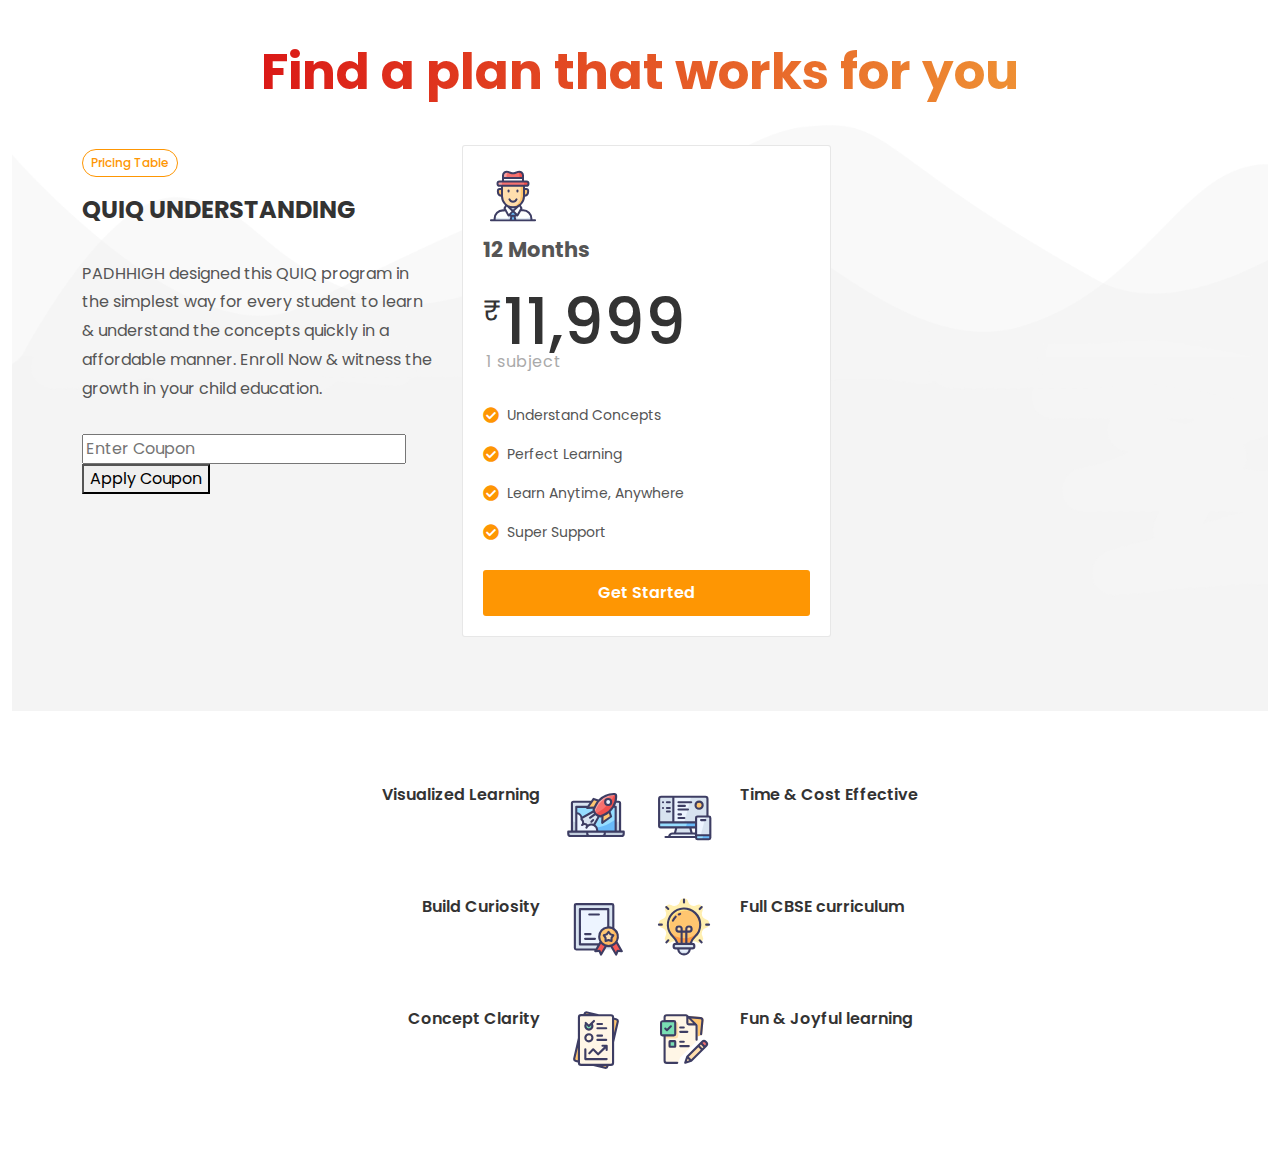
==== commit 3549ec41: "Update 1sub12m.html" ====
--- a/1sub12m.html
+++ b/1sub12m.html
@@ -63,7 +63,7 @@
 
 
 
-                        <div class="section m-0" style="background: url('demos/seo/images/sections/4.png') no-repeat center top; background-size: cover; padding: 140px 0 0;">
+                        <div class="section m-0" style="background: url('demos/seo/images/sections/4.png') no-repeat center top; background-size: cover; padding: 0px 0 0;">
                             <div class="container">
                                 <div class="row justify-content-between">
                                     <div class="col-lg-4 mt-4">
@@ -72,7 +72,10 @@
                                             <h3 class="nott ls0">QUIQ UNDERSTANDING</h3>
                                         </div>
                                         <p>PADHHIGH designed this QUIQ program in the simplest way for every student to learn & understand the concepts quickly in a affordable manner. Enroll Now & witness the growth in your child education.</p>
-        
+										<form>
+											<input placeholder="Enter Coupon">
+										<a href=""><button>Apply Coupon</button></a>	
+										</form>
                                     </div>
         
                                     <div class="col-lg-8">
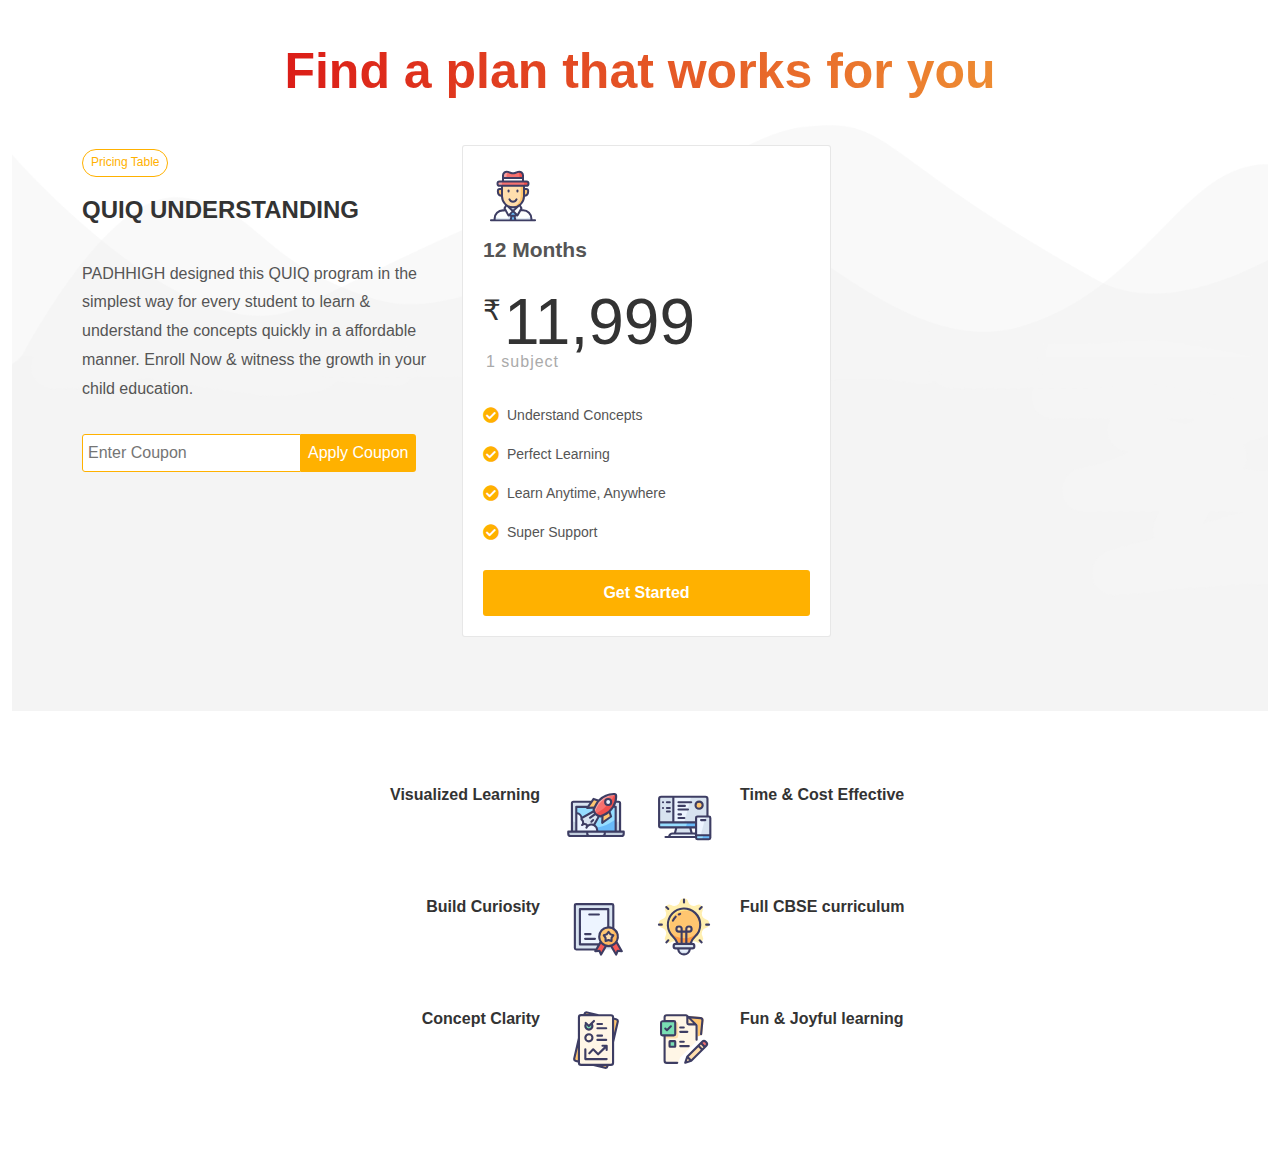
==== commit da668408: "Update 1sub12m.html" ====
--- a/1sub12m.html
+++ b/1sub12m.html
@@ -10,7 +10,8 @@
 
 	<!-- Stylesheets
 	============================================= -->
-	<link href="https://fonts.googleapis.com/css?family=Poppins:300,400,500,600,700,900&amp;display=swap" rel="stylesheet" type="text/css" />
+	<link rel="preconnect" href="https://fonts.gstatic.com">
+<link href="https://fonts.googleapis.com/css2?family=Roboto:wght@300;400;500;700;900&display=swap" rel="stylesheet">
 	<link rel="stylesheet" href="css/bootstrap.css" type="text/css" />
 	<link rel="stylesheet" href="style.css" type="text/css" />
 
--- a/style.css
+++ b/style.css
@@ -2743,4 +2743,28 @@
 		-webkit-transform: translate3d(0, -50%, 0);
 		transform: translate3d(0, -50%, 0)
 	}
+}
+/**********************************************************************************************************/
+input{
+	padding: 5px;
+}
+button{
+	border: none;
+	padding: 7px;
+	background-color: rgb(255,177,0);
+	border-radius: 0px 3px 3px 0px;
+color: white;
+}
+input{
+	border-radius: 3px 0px 0px 3px;
+	border: 1px solid rgb(255,177,0);
+	font-weight: 400;
+	color: black;
+}
+form{
+	display: flex;
+}
+button:hover{
+	background-color: #000;
+	
 }--- a/css/colors69bb.css
+++ b/css/colors69bb.css
@@ -7,11 +7,11 @@
 -----------------------------------------------------------------*/
 
 
-::selection { background: #FE9603; }
-
-::-moz-selection { background: #FE9603; }
-
-::-webkit-selection { background: #FE9603; }
+::selection { background: rgb(255,177,0); }
+
+::-moz-selection { background: rgb(255,177,0); }
+
+::-webkit-selection { background: rgb(255,177,0); }
 
 
 a,
@@ -67,7 +67,7 @@
 .dark .product-title h3 a:hover,
 .dark .single-product .product-title h2 a:hover,
 .dark .product-price ins,
-.dark .tab-nav-lg li.ui-tabs-active a { color: #FE9603; }
+.dark .tab-nav-lg li.ui-tabs-active a { color: rgb(255,177,0); }
 
 .color,
 .h-text-color:hover,
@@ -77,7 +77,7 @@
 .tagcloud a:hover,
 .nav-tree li:hover > a,
 .nav-tree li.current > a,
-.nav-tree li.active > a { color: #FE9603 !important; }
+.nav-tree li.active > a { color: rgb(255,177,0) !important; }
 
 .top-cart-number::before,
 #page-menu-wrap,
@@ -122,7 +122,7 @@
 .dark #gotoTop:hover,
 .dark input.switch-toggle-round:checked + label::before,
 .dark input.switch-toggle-flat:checked + label,
-.dark input.switch-toggle-flat:checked + label::after { background-color: #FE9603; }
+.dark input.switch-toggle-flat:checked + label::after { background-color: rgb(255,177,0); }
 
 .bg-color,
 .bg-color #header-wrap,
@@ -135,14 +135,14 @@
 .widget-filter-links li.active-filter span,
 .page-item.active .page-link,
 .page-link:hover,
-.page-link:focus { background-color: #FE9603 !important; }
+.page-link:focus { background-color: rgb(255,177,0) !important; }
 
 .bootstrap-switch .bootstrap-switch-handle-on.bootstrap-switch-themecolor,
 .bootstrap-switch .bootstrap-switch-handle-off.bootstrap-switch-themecolor,
 .checkbox-style:checked + .checkbox-style-1-label::before,
 .checkbox-style:checked + .checkbox-style-2-label::before,
 .checkbox-style:checked + .checkbox-style-3-label::before,
-.radio-style:checked + .radio-style-3-label::before { background: #FE9603; }
+.radio-style:checked + .radio-style-3-label::before { background: rgb(255,177,0); }
 
 .irs-bar,
 .irs-from,
@@ -150,7 +150,7 @@
 .irs-single,
 .irs-handle > i:first-child,
 .irs-handle.state_hover > i:first-child,
-.irs-handle:hover > i:first-child { background-color: #FE9603 !important; }
+.irs-handle:hover > i:first-child { background-color: rgb(255,177,0) !important; }
 
 .top-cart-item-image:hover,
 .grid-filter.style-3 li.activeFilter a,
@@ -162,20 +162,20 @@
 .heading-block.border-color::after,
 .page-item.active .page-link,
 .page-link:focus,
-.dark .cart-product-thumbnail img:hover { border-color: #FE9603; }
+.dark .cart-product-thumbnail img:hover { border-color: rgb(255,177,0); }
 
 .border-color,
 .process-steps li.active a,
 .process-steps li.ui-tabs-active a,
 .tagcloud a:hover,
-.page-link:hover { border-color: #FE9603 !important; }
+.page-link:hover { border-color: rgb(255,177,0) !important; }
 
 .top-links-sub-menu,
 .top-links-section,
 .tabs-tb .tab-nav li.ui-tabs-active a,
 .dark .top-links-sub-menu,
 .dark .top-links-section,
-.dark .tabs-tb .tab-nav li.ui-tabs-active a { border-top-color: #FE9603; }
+.dark .tabs-tb .tab-nav li.ui-tabs-active a { border-top-color: rgb(255,177,0); }
 
 .title-border-color::before,
 .title-border-color::after,
@@ -184,20 +184,20 @@
 .irs-to::after,
 .irs-from::before,
 .irs-to::before,
-.irs-single::before { border-top-color: #FE9603 !important; }
-
-.title-block { border-left-color: #FE9603; }
+.irs-single::before { border-top-color: rgb(255,177,0) !important; }
+
+.title-block { border-left-color: rgb(255,177,0); }
 
 .rtl .title-block {
 	border-left-color: transparent;
-	border-right-color: #FE9603;
+	border-right-color: rgb(255,177,0);
 }
 
-.title-block-right { border-right-color: #FE9603; }
+.title-block-right { border-right-color: rgb(255,177,0); }
 
 .rtl .title-block-right {
 	border-right-color: transparent;
-	border-left-color: #FE9603;
+	border-left-color: rgb(255,177,0);
 }
 
 .more-link,
@@ -207,22 +207,22 @@
 .title-bottom-border h3,
 .title-bottom-border h4,
 .title-bottom-border h5,
-.title-bottom-border h6 { border-bottom-color: #FE9603; }
+.title-bottom-border h6 { border-bottom-color: rgb(255,177,0); }
 
 .fbox-effect.fbox-dark .fbox-icon i::after,
-.dark .fbox-effect.fbox-dark .fbox-icon i::after { box-shadow: 0 0 0 2px #FE9603; }
+.dark .fbox-effect.fbox-dark .fbox-icon i::after { box-shadow: 0 0 0 2px rgb(255,177,0); }
 
 .fbox-border.fbox-effect.fbox-dark .fbox-icon i:hover,
 .fbox-border.fbox-effect.fbox-dark:hover .fbox-icon i,
 .dark .fbox-border.fbox-effect.fbox-dark .fbox-icon i:hover,
-.dark .fbox-border.fbox-effect.fbox-dark:hover .fbox-icon i { box-shadow: 0 0 0 1px #FE9603; }
+.dark .fbox-border.fbox-effect.fbox-dark:hover .fbox-icon i { box-shadow: 0 0 0 1px rgb(255,177,0); }
 
 
 @media (min-width: 992px) {
 
 	.sub-menu-container .menu-item:hover > .menu-link,
 	.mega-menu-style-2 .mega-menu-title > .menu-link:hover,
-	.dark .mega-menu-style-2 .mega-menu-title:hover > .menu-link { color: #FE9603; }
+	.dark .mega-menu-style-2 .mega-menu-title:hover > .menu-link { color: rgb(255,177,0); }
 
 	.style-3 .menu-container > .menu-item.current > .menu-link,
 	.sub-title .menu-container > .menu-item:hover > .menu-link::after,
@@ -230,11 +230,11 @@
 	.page-menu-sub-menu,
 	.dots-menu .page-menu-item.current > a,
 	.dots-menu .page-menu-item div,
-	.dark .style-3 .menu-container > .menu-item.current > .menu-link { background-color: #FE9603; }
+	.dark .style-3 .menu-container > .menu-item.current > .menu-link { background-color: rgb(255,177,0); }
 
 	.style-4 .menu-container > .menu-item:hover > .menu-link,
 	.style-4 .menu-container > .menu-item.current > .menu-link,
-	.dots-menu.dots-menu-border .page-menu-item.current > a { border-color: #FE9603; }
+	.dots-menu.dots-menu-border .page-menu-item.current > a { border-color: rgb(255,177,0); }
 
 	.sub-menu-container,
 	.mega-menu-content,
@@ -243,12 +243,12 @@
 	.top-cart-content,
 	.dark .sub-menu-container,
 	.dark .mega-menu-content,
-	.dark .top-cart-content { border-top-color: #FE9603; }
-
-	.dots-menu .page-menu-item div::after { border-left-color: #FE9603; }
+	.dark .top-cart-content { border-top-color: rgb(255,177,0); }
+
+	.dots-menu .page-menu-item div::after { border-left-color: rgb(255,177,0); }
 
 	.rtl .dots-menu .page-menu-item div::after {
 		border-left-color: transparent;
-		border-right-color: #FE9603;
+		border-right-color: rgb(255,177,0);
 	}
 }--- a/demos/seo/seo.css
+++ b/demos/seo/seo.css
@@ -5,7 +5,7 @@
 /* Root Settings
 -----------------------------------------------------------------*/
 :root {
-	--themecolor:  #fE9603;
+	--themecolor:  rgb(255,177,0);
 	--basefontsize: 16px;
 	--fontfamily: 'Poppins', sans-serif;
 	--headerboxshadow: 0 0 10px 5px rgba(0, 0, 0, 0.05);
@@ -81,7 +81,7 @@
 	height: 70px;
 	line-height: 71px;
 	font-size: 24px;
-	background: linear-gradient(60deg, #fE9603, #ff8e01, #ed9931, #f37055);
+	background: linear-gradient(60deg, rgb(255,177,0), #ff8e01, #ed9931, #f37055);
 	color: #FFF;
 	text-align: center;
 	border-radius: 50%;
@@ -113,7 +113,7 @@
 input.switch-toggle-round + label::before,
 input.switch-toggle-round + label {
 	border-radius: 4px;
-	background-color: var(--themecolor, #fE9603);
+	background-color: var(--themecolor, rgb(255,177,0));
 }
 
 .price-discount {
@@ -214,8 +214,8 @@
 }
 
 .badge.badge-default {
-	border: 1px solid var(--themecolor, #fE9603);
-	color: var(--themecolor, #fE9603);
+	border: 1px solid var(--themecolor, rgb(255,177,0));
+	color: var(--themecolor, rgb(255,177,0));
 }
 
 /* Testimonials Carousel
@@ -389,7 +389,7 @@
     bottom: 0;
     width: 5px;
     border-radius: 0 0 6px 6px;
-    background-image: linear-gradient(to bottom, #FFE640 0%, #fE9603 100%);
+    background-image: linear-gradient(to bottom, #FFE640 0%, rgb(255,177,0) 100%);
 }
 
 .story-timeline .story-timeline-dots {
@@ -401,7 +401,7 @@
     width: 26px;
     height: 36px;
     margin-left: -13px;
-    background-image: linear-gradient(#FFE640 0%, #fE9603 100%);
+    background-image: linear-gradient(#FFE640 0%, rgb(255,177,0) 100%);
     border: 6px solid #FFF;
     border-radius: 50%;
     box-shadow: 0 0.125rem 0.25rem rgba(0, 0, 0, 0.075);
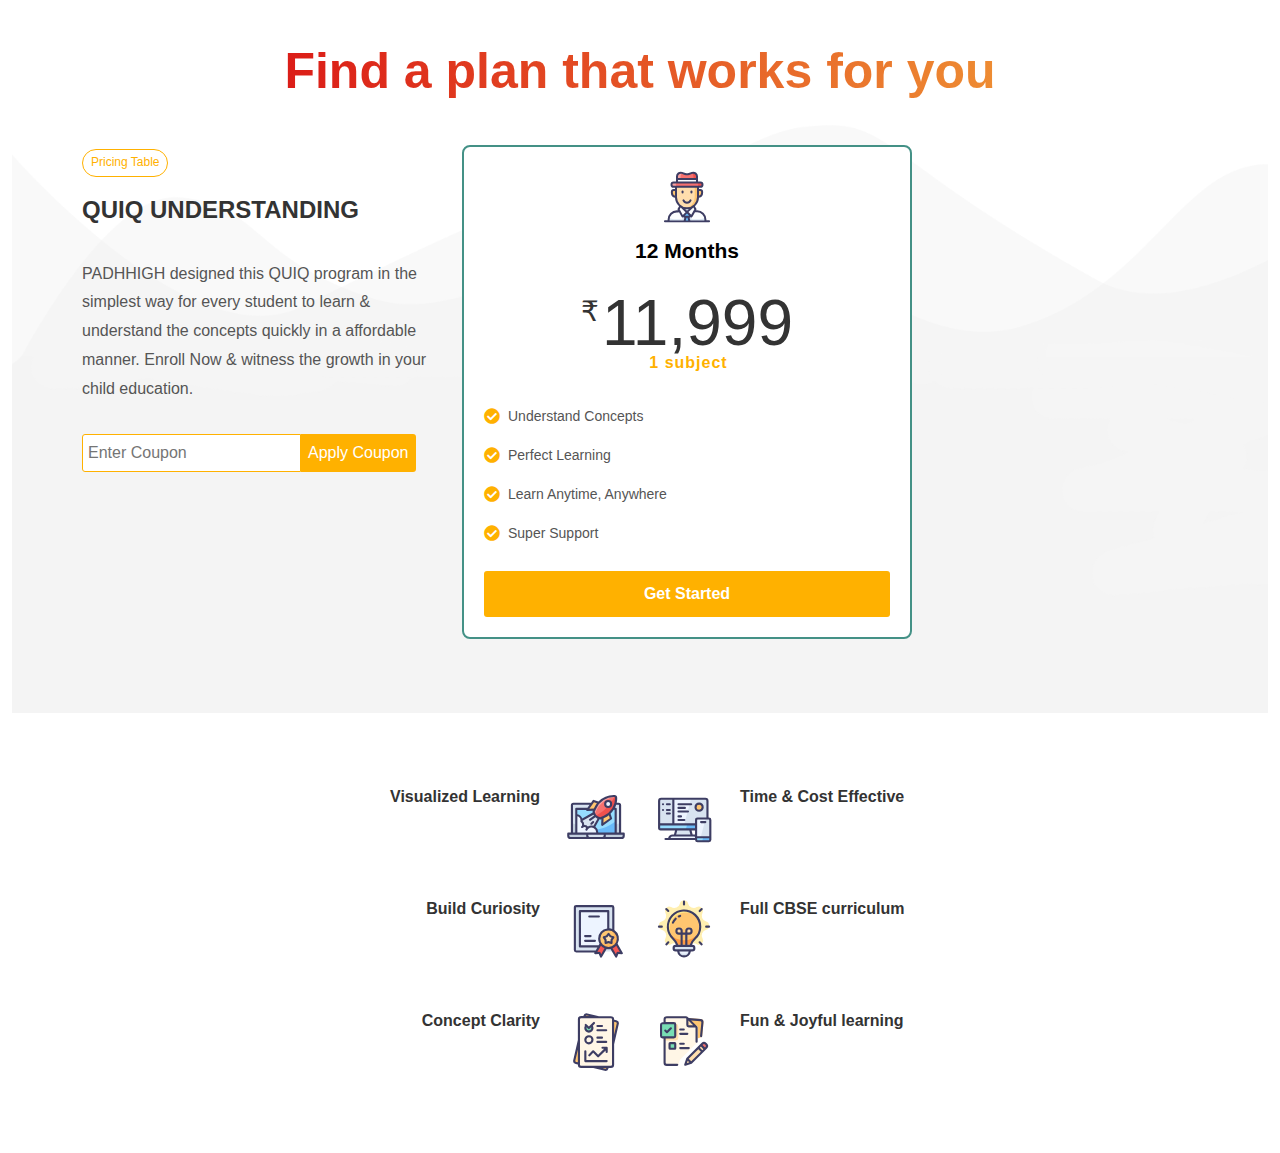
==== commit c56f48d1: "Update 1sub12m.html" ====
--- a/1sub12m.html
+++ b/1sub12m.html
@@ -11,7 +11,8 @@
 	<!-- Stylesheets
 	============================================= -->
 	<link rel="preconnect" href="https://fonts.gstatic.com">
-<link href="https://fonts.googleapis.com/css2?family=Roboto:wght@300;400;500;700;900&display=swap" rel="stylesheet">
+<link rel="preconnect" href="https://fonts.gstatic.com">
+<link href="https://fonts.googleapis.com/css2?family=Raleway:wght@300;400;500;600;700;800;900&display=swap" rel="stylesheet">
 	<link rel="stylesheet" href="css/bootstrap.css" type="text/css" />
 	<link rel="stylesheet" href="style.css" type="text/css" />
 
--- a/style.css
+++ b/style.css
@@ -3,7 +3,9 @@
 		scroll-behavior: auto
 	}
 }
-
+*{
+	font-family: 'Mukta', sans-serif;
+}
 .form-group {
 	margin-bottom: 1rem
 }
@@ -40,7 +42,7 @@
 body {
 	line-height: 1.5;
 	color: #555;
-	font-family: Lato, sans-serif
+	
 }
 
 a {
@@ -70,7 +72,7 @@
 	font-weight: 600;
 	line-height: 1.5;
 	margin: 0 0 30px 0;
-	font-family: Poppins, sans-serif
+	font-family: 'Mukta', sans-serif;
 }
 
 h5,
@@ -245,7 +247,7 @@
 }
 
 .font-body {
-	font-family: Lato, sans-serif
+	font-family: 'Mukta', sans-serif;
 }
 
 @-webkit-keyframes BgAnimated {
@@ -1148,10 +1150,10 @@
 .fbox-content h3 {
 	font-size: 1rem;
 	font-weight: 600;
-	font-family: Poppins, sans-serif;
+	font-family: 'Mukta', sans-serif;
 	text-transform: uppercase;
 	margin-bottom: 0;
-	color: #333
+	color: #333;
 }
 
 .fbox-content p {
@@ -1521,21 +1523,24 @@
 	overflow: hidden;
 	border: 1px solid rgba(0, 0, 0, .075);
 	border-radius: 3px;
-	background-color: #fff
+	background-color: #fff;
+	width: 450px;
+	margin: 0 auto;
 }
 
 .pricing-title {
 	padding: 1rem 0;
 	background-color: #f9f9f9;
 	border-bottom: 1px solid rgba(0, 0, 0, .075);
-	letter-spacing: 1px
+	letter-spacing: 1px;
+	text-align: center;
 }
 
 .pricing-title h3 {
 	margin: 0;
 	font-size: 1.5rem;
 	font-weight: 700;
-	color: #555
+	color: #fff;
 }
 
 .pricing-title span {
@@ -1558,7 +1563,8 @@
 	padding: 1.5rem 0;
 	color: #333;
 	font-size: 4rem;
-	line-height: 1
+	line-height: 1;
+	text-align: center;
 }
 
 .pricing-price .price-unit {
@@ -1575,7 +1581,7 @@
 	font-weight: 400;
 	letter-spacing: 1px;
 	color: #999;
-	margin: 0 0 0 3px
+	margin: 0 0 0 3px;
 }
 
 .pricing-features {
@@ -1620,7 +1626,7 @@
 	display: inline-block;
 	font-size: 13px;
 	font-weight: 700;
-	font-family: Poppins, sans-serif;
+	font-family: 'Mukta', sans-serif;
 	text-transform: uppercase;
 	letter-spacing: 1px;
 	color: #555;
@@ -2767,4 +2773,143 @@
 button:hover{
 	background-color: #000;
 	
-}+}
+/***************************************************************************************/
+.box{
+	display: flex;
+	align-items: center;
+}
+
+.box1{
+
+width: 197px;
+height: 75px;
+left: 377px;
+top: 273px;
+
+background: #FFB100;
+box-shadow: 0px 4px 4px rgba(0, 0, 0, 0.25);
+border-radius: 6px;
+text-align: center;
+
+}
+.box1:hover {
+	background-color: #EA732D;
+	
+}
+#price1{
+	padding-top: 17px;
+}
+#price2{
+	padding-top: 7px;
+}
+.box1 span{
+
+	font-family: Josefin Sans;
+	font-size: 20px;
+	font-style: normal;
+	font-weight: 400;
+	line-height: 20px;
+	letter-spacing: 0.02em;
+	
+	height: 20px;
+	margin-top: 24px;
+	color: #FFFFFF;
+
+
+	
+}
+.box1 del{
+
+	font-family: Josefin Sans;
+	font-style: normal;
+	font-weight: normal;
+	font-size: 14px;
+	line-height: 14px;
+	/* identical to box height */
+	
+	letter-spacing: 0.02em;
+	text-decoration-line: line-through;
+	
+	color: #282828;
+}
+
+.box2{
+	width: 234px;
+height: 75px;
+left: 553px;
+top: 273px;
+
+background: rgba(253, 226, 130, 0.29);
+border-radius: 6px;
+display: flex;
+align-items: center;
+justify-content: space-evenly;
+}
+.box3{
+	color: #000000;
+	font-family: Poppins;
+font-size: 18px;
+font-style: normal;
+font-weight: 600;
+line-height: 27px;
+letter-spacing: 0.02em;
+
+}
+.box4{
+
+
+color: #211F1F;
+font-family: Poppins;
+font-size: 13px;
+font-style: normal;
+font-weight: 700;
+line-height: 20px;
+letter-spacing: 0.02em;
+text-align: left;
+
+
+
+}
+.box5
+{
+	
+	width: 0px;
+	height: 33.5px;
+
+	
+	border: 1px solid rgba(234, 183, 77, 0.48);
+}
+.subject{
+	text-align: center;
+	background: rgb(255,177,0);
+	font-family: Poppins;
+	font-weight: 600;
+	color: #000;
+	padding: 5px;
+}
+.deal{
+	font-family: Poppins;
+font-style: normal;
+font-weight: 500;
+font-size: 10px;
+line-height: 15px;
+/* identical to box height */
+
+letter-spacing: 0.02em;
+
+color: #FFFFFF;
+
+transform: rotate(0.27deg);
+background: #449186;
+
+top: 5px;
+
+border-radius: 6px 6px 0px 0px;
+}
+/*******************************************************************************************************/
+@media only screen and (max-width: 600px) {
+	body {
+	  background-color: lightblue;
+	}
+  }--- a/demos/seo/css/fonts.css
+++ b/demos/seo/css/fonts.css
@@ -45,5 +45,5 @@
 .before-heading,
 .wedding-head .first-name span,
 .wedding-head .last-name span,
-.font-secondary { font-family: 'Poppins', sans-serif !important; }
+.font-secondary { font-family: 'Mukta', sans-serif; }
 
--- a/demos/seo/seo.css
+++ b/demos/seo/seo.css
@@ -133,9 +133,12 @@
 	border-color: rgba(17, 18, 18, .1);
 	text-align: left;
 	padding: 20px;
-	background-color: #FFF;
+
 	box-shadow: none;
 	margin-right: -1px;
+	background-color: #fff;
+	border: 2px solid #449186;
+	border-radius: 8px;
 }
 
 
@@ -151,7 +154,7 @@
 	margin: 0;
 	font-size: 21px;
 	letter-spacing: 0;
-	color: #555;
+	color: #000;
 	text-transform: none;
 }
 
@@ -172,9 +175,10 @@
 
 .pricing-price span.price-tenure {
 	display: block;
-	font-weight: normal;
-	color: #AAA;
+	font-weight: 700;
+	color: rgb(255,177,0);
 	text-transform: lowercase;
+	
 }
 
 /* Pricing Boxes - Features
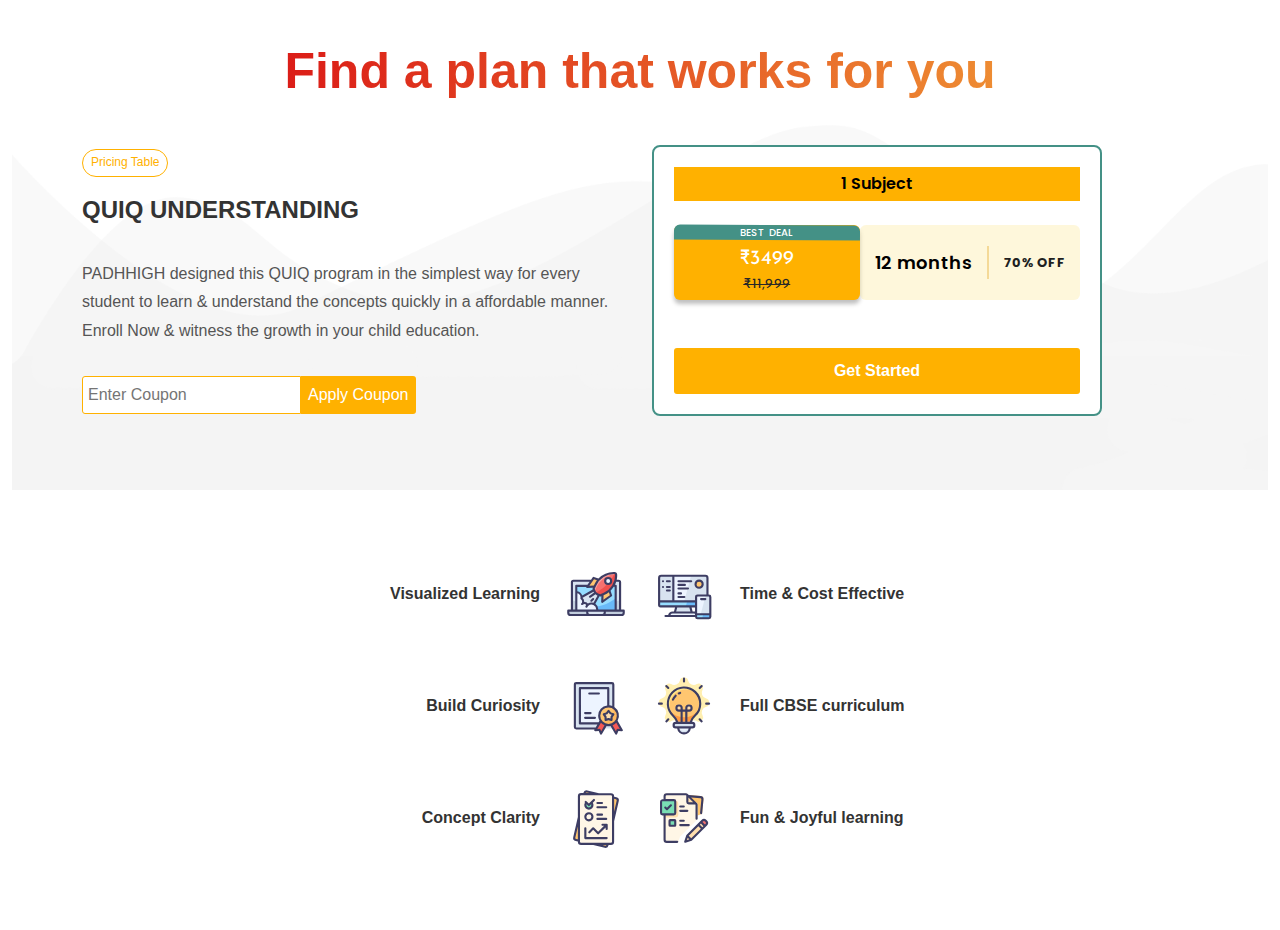
==== commit e68cd0a2: "updated file" ====
--- a/1sub12m.html
+++ b/1sub12m.html
@@ -10,9 +10,11 @@
 
 	<!-- Stylesheets
 	============================================= -->
+	
 	<link rel="preconnect" href="https://fonts.gstatic.com">
-<link rel="preconnect" href="https://fonts.gstatic.com">
-<link href="https://fonts.googleapis.com/css2?family=Raleway:wght@300;400;500;600;700;800;900&display=swap" rel="stylesheet">
+	<link href="https://fonts.googleapis.com/css2?family=Poppins:wght@300;400;500;600;700;800;900&display=swap" rel="stylesheet">
+	<link rel="preconnect" href="https://fonts.gstatic.com">
+<link href="https://fonts.googleapis.com/css2?family=Josefin+Sans:wght@200;300;400;500;600;700&family=Poppins:wght@300;400;500;600;700;800;900&display=swap" rel="stylesheet">
 	<link rel="stylesheet" href="css/bootstrap.css" type="text/css" />
 	<link rel="stylesheet" href="style.css" type="text/css" />
 
@@ -68,7 +70,7 @@
                         <div class="section m-0" style="background: url('demos/seo/images/sections/4.png') no-repeat center top; background-size: cover; padding: 0px 0 0;">
                             <div class="container">
                                 <div class="row justify-content-between">
-                                    <div class="col-lg-4 mt-4">
+                                    <div class="col-lg-6 mt-4">
                                         <div class="heading-block border-bottom-0 bottommargin-sm">
                                             <div class="badge rounded-pill badge-default">Pricing Table</div>
                                             <h3 class="nott ls0">QUIQ UNDERSTANDING</h3>
@@ -80,36 +82,47 @@
 										</form>
                                     </div>
         
-                                    <div class="col-lg-8">
+                                    <div class="col-lg-6">
                                         <div id="section-pricing" class="page-section p-0 m-0">
         
                                             <div id="pricing-switch" class="pricing row align-items-end g-0 col-mb-50 mb-4">
         
-        
-                                                <div class="col-md-6">
-        
+                                                <div class="col-md-8">
+													
                                                     <div class="pricing-box">
-                                                        <div class="pricing-title">
-                                                            <img class="mb-2 bg-transparent rounded-0" src="demos/seo/images/icons/man.svg" alt="Pricing Icon" width="60">
-                                                            <h3>12 Months</h3>
-                                                        </div>
-                                                        <div class="pricing-price">
-                                                            <div class="pts-switch-content-left"><span class="price-unit">₹</span>11,999<span class="price-tenure">1 Subject</span></div>
-                                                        </div>
-                                                        <div class="pricing-features border-0 bg-transparent">
-                                                            <ul>
-                                                                <li><i class="icon-check-circle color me-2"></i>Understand Concepts</li>
-                                                                <li><i class="icon-check-circle color me-2"></i>Perfect Learning</li>
-                                                                <li><i class="icon-check-circle color me-2"></i>Learn Anytime, Anywhere</li>
-                                                                <li><i class="icon-check-circle color me-2"></i>Super Support</li>
-                                                            </ul>
-                                                        </div>
+														<div class="subject">
+															1 Subject
+														</div>
+														
+														<br>
+														<div class="box">
+															
+															<div class="box1">
+																<div class="deal">BEST DEAL</div>
+																<div id="price2">
+																<span>₹3499</span><br>
+																<del>₹11,999</del>
+															</div>
+															</div>
+															<div class="box2">
+																<div class="box3">12 months</div>
+																<div class="box5"></div>
+																<div class="box4">70% OFF</div>
+															</div>
+														</div>
+
+
+
+													<br>
+													<br>
                                                         <div class="pricing-action">
                                                             <div class="pts-switch-content-left"><a href="#" class="button button-large button-rounded w-100 text-capitalize m-0 ls0">Get Started</a></div>
                                                         </div>
                                                     </div>
-        
+													
                                                 </div>
+        
+                                             
         
                                             </div>
         
@@ -122,7 +135,6 @@
                         <br>
                         <br>
                         <br>
-
 
 						<div class="row justify-content-center align-items-center">
 
--- a/style.css
+++ b/style.css
@@ -1148,6 +1148,7 @@
 }
 
 .fbox-content h3 {
+	margin-top: 20px;
 	font-size: 1rem;
 	font-weight: 600;
 	font-family: 'Mukta', sans-serif;
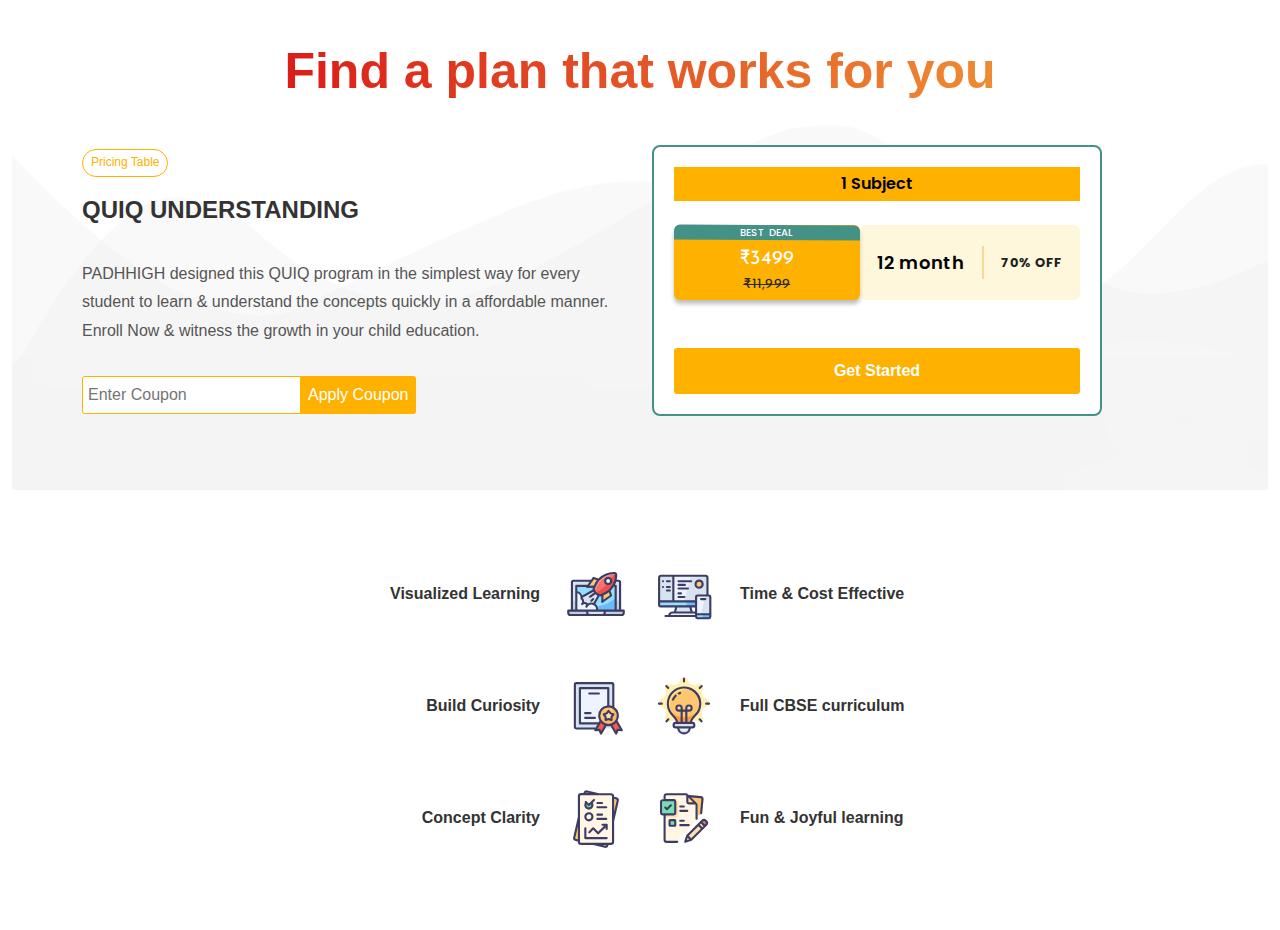
==== commit ecb62111: "updated file 2" ====
--- a/1sub12m.html
+++ b/1sub12m.html
@@ -105,7 +105,7 @@
 															</div>
 															</div>
 															<div class="box2">
-																<div class="box3">12 months</div>
+																<div class="box3">12 month</div>
 																<div class="box5"></div>
 																<div class="box4">70% OFF</div>
 															</div>
--- a/style.css
+++ b/style.css
@@ -2913,4 +2913,7 @@
 	body {
 	  background-color: lightblue;
 	}
+	.pricing-box{
+		width: 100%;
+	}
   }